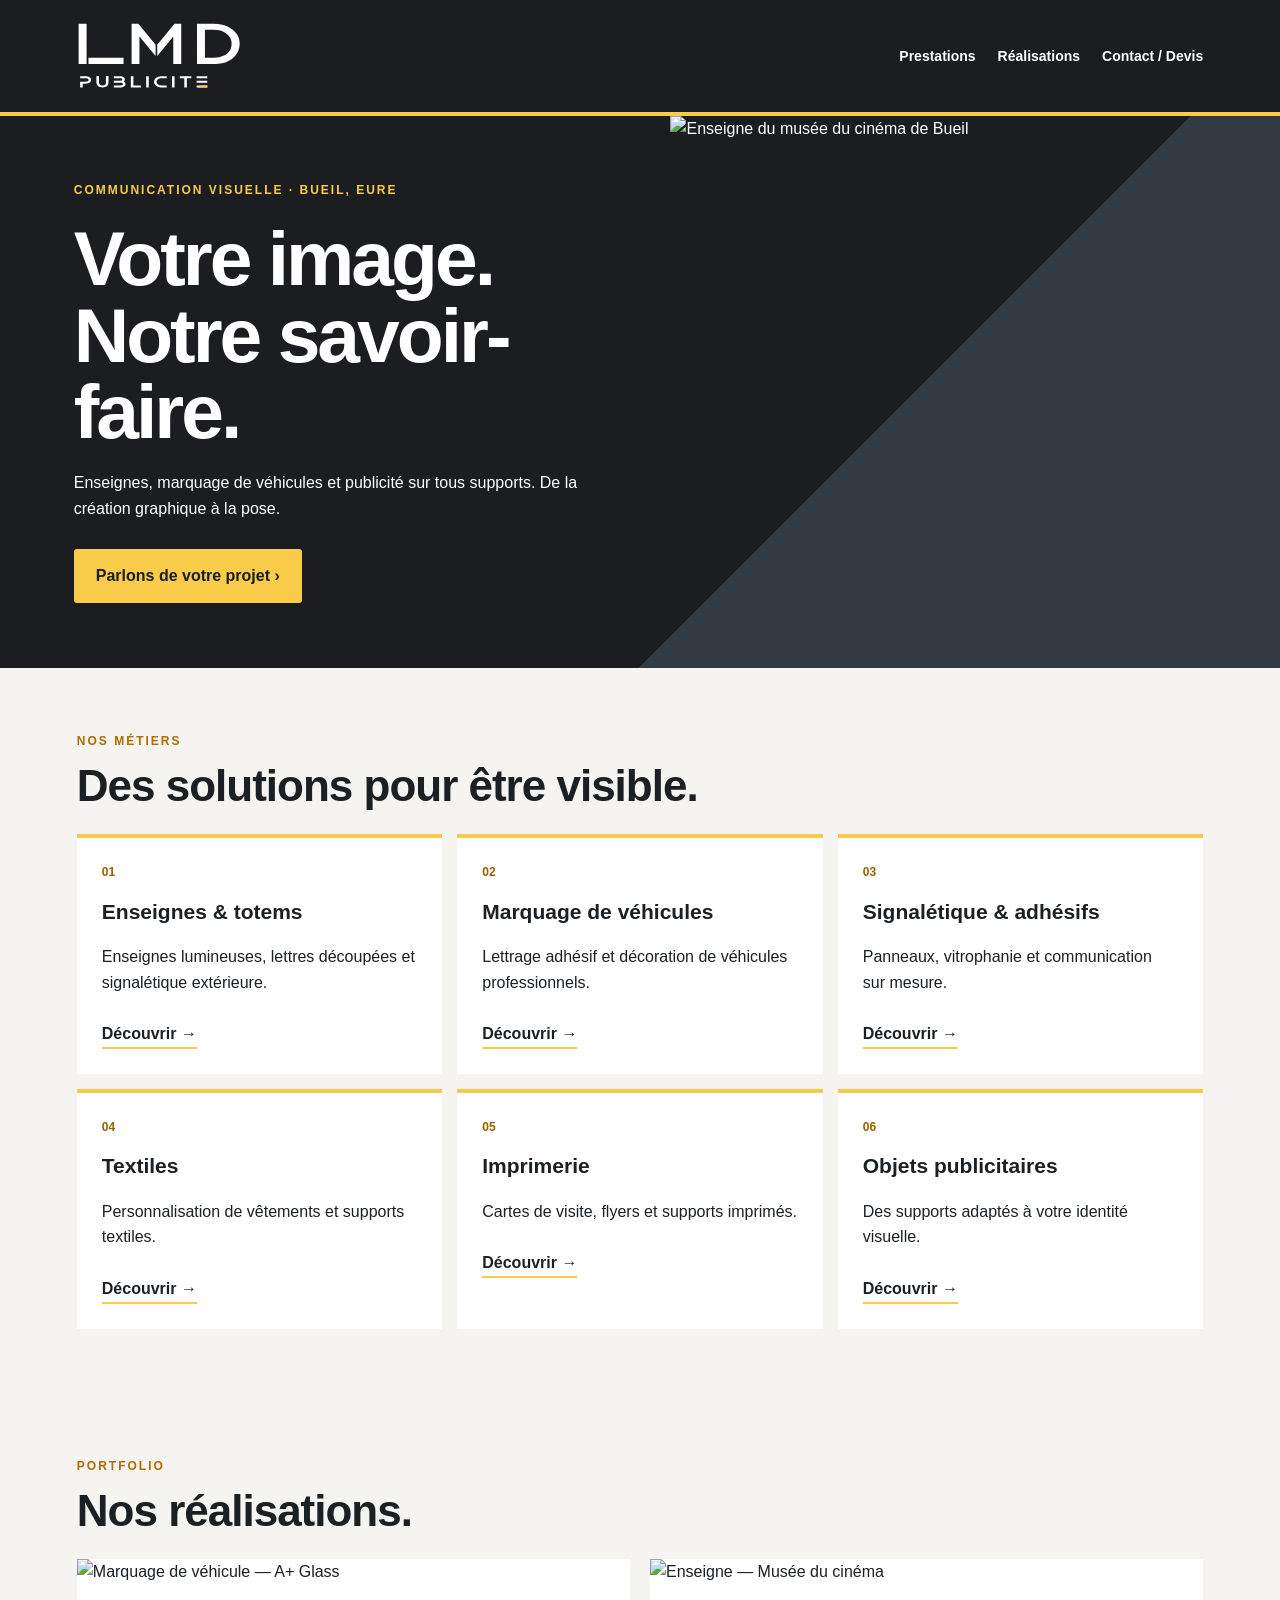
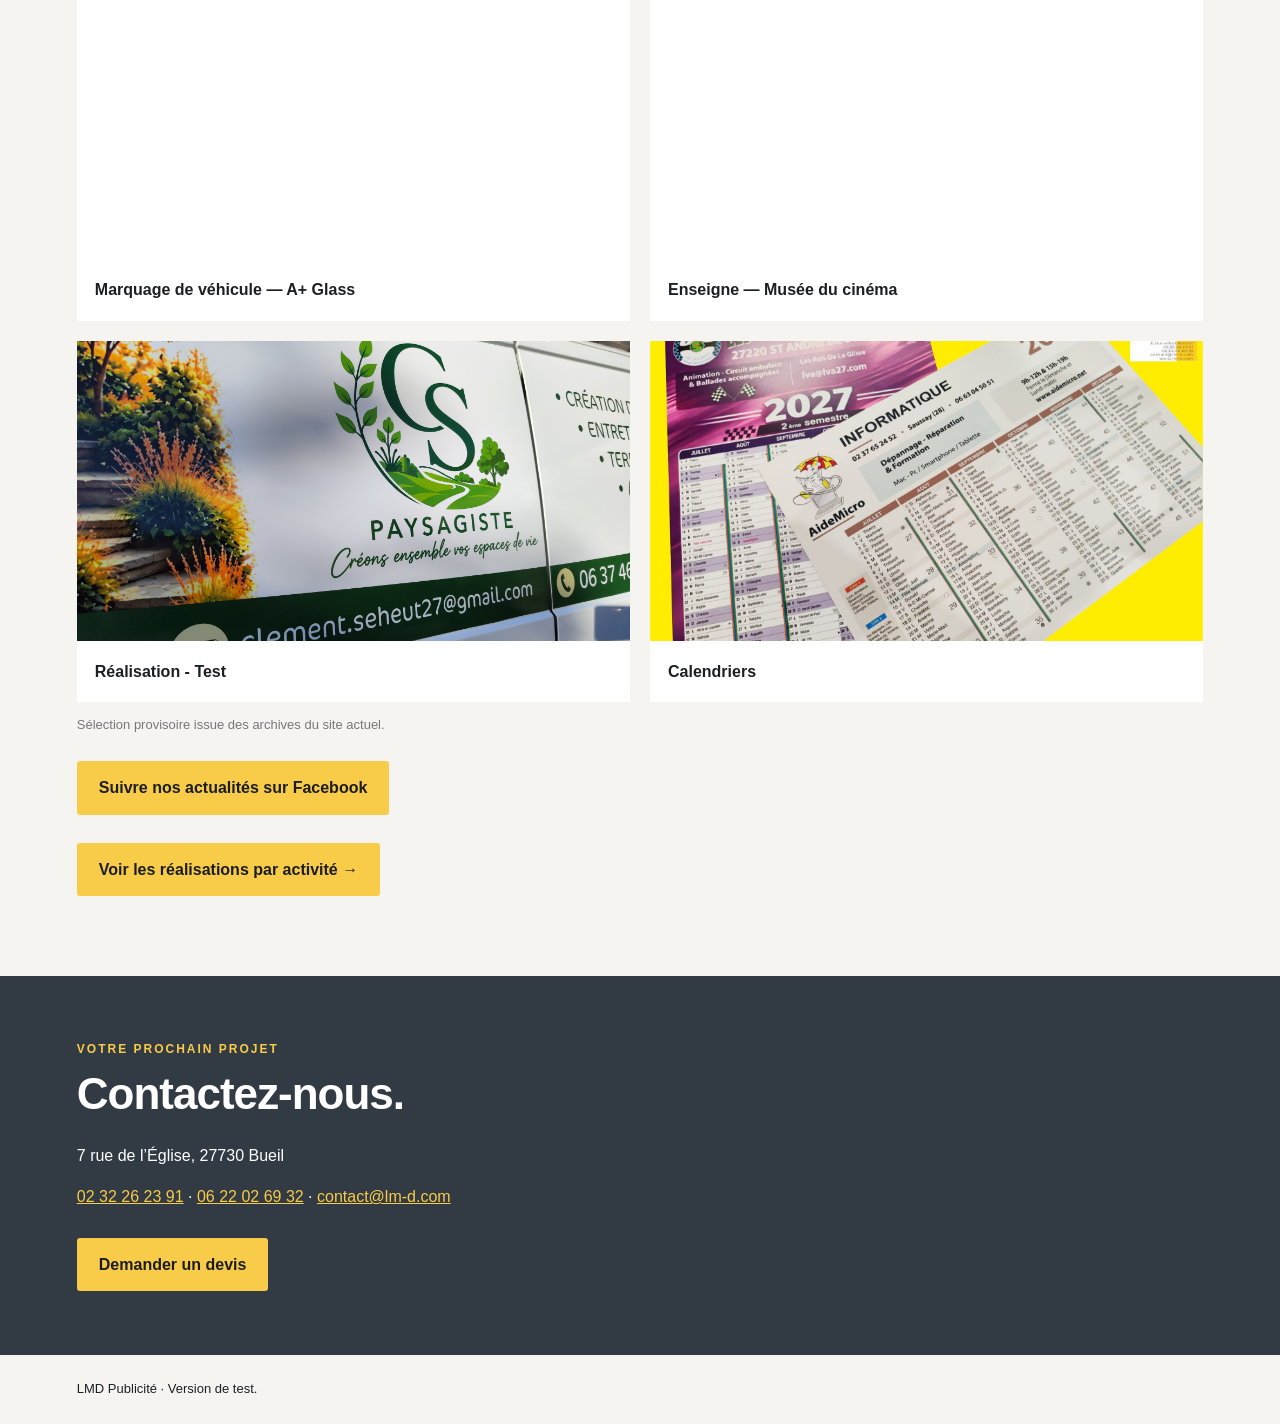
==== index.html @ b9cfbfad "Update index.html" ====
<!DOCTYPE html>
<html lang="fr"><head><meta charset="utf-8"/><meta content="width=device-width, initial-scale=1" name="viewport"/><title>LMD Publicité — Enseignes &amp; marquage à Bueil</title><meta content="LMD Publicité à Bueil : enseignes, marquage de véhicules, signalétique, textiles et imprimés." name="description"/><meta content="noindex" name="robots"/><link href="style.css" rel="stylesheet"/></head><body><header><a aria-label="LMD Publicité – accueil" class="logo" href="index.html"><svg aria-label="LMD Publicité" role="img" viewbox="24 73 252 104" xmlns="http://www.w3.org/2000/svg"><path d="M 220.5958 85.0983 L 220.5958 127.9207 L 234.4708 127.9207 L 234.4708 127.9315 C 237.3197 127.9054 239.9618 127.6492 242.3959 127.1627 C 244.7620 126.6896 246.9557 125.9849 248.9760 125.0478 C 250.9826 124.1178 252.7563 123.0267 254.2932 121.7789 C 255.8276 120.5328 257.1420 119.1163 258.2325 117.5332 L 258.2382 117.5354 C 259.3338 115.9398 260.1615 114.2421 260.7202 112.4424 C 261.2857 110.6203 261.5771 108.6953 261.5924 106.6671 L 261.5783 106.6671 L 261.5783 106.5050 L 261.5924 106.5050 C 261.5771 104.4912 261.2857 102.5713 260.7208 100.7492 C 260.1607 98.9421 259.3304 97.2346 258.2325 95.6284 C 257.1480 94.0388 255.8305 92.6073 254.2833 91.3368 C 252.7461 90.0742 250.9668 88.9667 248.9479 88.0149 C 246.9351 87.0655 244.7461 86.3506 242.3818 85.8702 C 239.9426 85.3744 237.3052 85.1133 234.4708 85.0875 L 234.4708 85.0983 L 220.5958 85.0983 Z M 236.8417 137.4267 L 208.3640 137.3740 L 208.3640 75.6201 L 234.4708 75.6201 L 234.4992 75.6312 C 238.3948 75.6601 242.0289 76.0093 245.4001 76.6786 C 248.8354 77.3606 252.0476 78.3785 255.0356 79.7323 C 257.9927 81.0689 260.6380 82.6582 262.9667 84.4968 C 265.2956 86.3359 267.2904 88.4089 268.9452 90.7129 C 270.6083 93.0228 271.8615 95.4887 272.7057 98.1096 C 273.5340 100.6818 273.9626 103.4189 273.9932 106.3213 L 274.0073 106.3434 L 274.0073 106.5050 L 273.9932 106.5271 C 273.9022 115.1345 270.1329 122.9933 263.4007 128.6339 C 256.9847 134.0098 247.9377 137.3573 236.8701 137.4267 L 236.8417 137.4267 Z M 184.1766 78.4377 L 184.1766 137.3947 L 171.9451 137.3969 L 171.9451 95.3600 L 147.3140 125.1161 L 147.3140 108.1207 L 173.8837 75.6201 L 184.1766 75.6201 L 184.1766 78.4377 Z M 107.9005 134.5739 L 107.9005 75.6201 L 118.2016 75.6201 L 144.7634 108.1210 L 144.7634 125.3523 L 119.9466 95.3623 L 119.9466 137.3916 L 107.9005 137.3916 L 107.9005 134.5739 Z M 91.9157 137.3916 L 41.6254 137.3916 L 41.6254 127.9321 L 95.4601 127.9284 L 95.5372 137.3916 L 91.9157 137.3916 Z M 26.4654 134.5739 L 26.4654 75.6201 L 38.6972 75.6201 L 38.6972 137.3916 L 26.4654 137.3916 L 26.4654 134.5739 Z" fill="#FFFFFF"></path><path d="M 209.0707 156.2780 L 224.1448 156.2780 L 224.1448 159.2713 L 207.8252 159.2713 L 207.8252 156.2780 L 209.0707 156.2780 Z M 209.0707 163.3603 L 224.1448 163.3603 L 224.1448 166.3517 L 207.8252 166.3517 L 207.8252 163.3603 L 209.0707 163.3603 Z M 209.0707 170.5734 L 224.1448 170.5734 L 224.1448 173.5645 L 207.8252 173.5645 L 207.8252 170.5734 L 209.0707 170.5734 Z M 83.2397 170.5734 L 90.3379 170.5734 L 90.3379 170.5770 C 91.0621 170.5728 91.7110 170.5096 92.2825 170.3888 L 92.2873 170.3888 C 92.8032 170.2797 93.2409 170.1224 93.5986 169.9180 L 93.6034 169.9180 C 93.9231 169.7363 94.1632 169.5217 94.3220 169.2762 C 94.4830 169.0276 94.5677 168.7371 94.5757 168.4071 L 94.5709 168.4071 L 94.5709 168.3629 L 94.5760 168.3629 C 94.5737 168.0551 94.4943 167.7886 94.3393 167.5664 C 94.1856 167.3455 93.9402 167.1485 93.6051 166.9779 C 93.2187 166.7806 92.7326 166.6298 92.1478 166.5263 C 91.4964 166.4110 90.7345 166.3514 89.8628 166.3480 L 89.8628 166.3517 L 80.5456 166.3517 L 80.5456 163.3603 L 89.6939 163.3603 L 89.6939 163.3640 C 90.3206 163.3623 90.8807 163.3053 91.3720 163.1948 L 91.3771 163.1948 C 91.8303 163.0930 92.2272 162.9416 92.5662 162.7429 C 92.8596 162.5709 93.0810 162.3614 93.2284 162.1168 L 93.2284 162.1131 C 93.3874 161.8495 93.4727 161.5354 93.4835 161.1725 L 93.4787 161.1725 L 93.4787 161.1280 L 93.4838 161.1280 C 93.4815 160.8517 93.4140 160.6070 93.2831 160.3958 C 93.1561 160.1906 92.9594 160.0072 92.6949 159.8473 L 92.6901 159.8473 C 92.3973 159.6699 92.0296 159.5327 91.5897 159.4380 C 91.0905 159.3306 90.5049 159.2733 89.8347 159.2677 L 89.8347 159.2713 L 80.5456 159.2713 L 80.5456 156.2780 L 89.8628 156.2780 L 89.8676 156.2816 C 90.4833 156.2839 91.0698 156.3188 91.6254 156.3857 C 92.1974 156.4546 92.7340 156.5572 93.2338 156.6935 C 93.7545 156.8350 94.2256 157.0048 94.6460 157.2023 C 95.0825 157.4076 95.4760 157.6477 95.8258 157.9201 L 95.8306 157.9238 C 96.0885 158.1264 96.3184 158.3453 96.5183 158.5780 C 96.7175 158.8104 96.8873 159.0573 97.0257 159.3181 C 97.1671 159.5789 97.2717 159.8556 97.3423 160.1464 C 97.4083 160.4191 97.4424 160.7096 97.4446 161.0166 L 97.4497 161.0203 L 97.4497 161.0617 L 97.4446 161.0884 C 97.4203 161.7108 97.3003 162.2667 97.0858 162.7548 C 96.8559 163.2767 96.5137 163.7336 96.0605 164.1243 C 95.9026 164.2603 95.7416 164.3882 95.5774 164.5081 C 96.0075 164.7051 96.4097 164.9316 96.7839 165.1870 C 97.3500 165.5739 97.7814 166.0405 98.0768 166.5861 C 98.3582 167.1052 98.5105 167.6894 98.5334 168.3363 L 98.5385 168.3629 L 98.5385 168.4071 L 98.5334 168.4224 C 98.5161 169.2158 98.3064 169.9316 97.9050 170.5694 C 97.4948 171.2202 96.8987 171.7764 96.1183 172.2379 C 95.3685 172.6806 94.4938 173.0131 93.4971 173.2345 C 92.5498 173.4446 91.4783 173.5540 90.2869 173.5608 L 90.2820 173.5645 L 80.5456 173.5645 L 80.5456 170.5734 L 83.2397 170.5734 Z M 172.6651 173.5645 L 169.9713 173.5645 L 169.9713 156.2780 L 173.9106 156.2780 L 173.9106 173.5645 L 172.6651 173.5645 Z M 132.9942 173.5645 L 130.3004 173.5645 L 130.3004 156.2780 L 134.2397 156.2780 L 134.2397 173.5645 L 132.9942 173.5645 Z M 106.7085 172.5930 L 106.7085 156.2780 L 110.6481 156.2780 L 110.6481 170.5734 L 122.1304 170.5734 L 122.1304 173.5645 L 106.7085 173.5645 L 106.7085 172.5930 Z M 31.5264 164.8505 L 36.8921 164.8505 L 36.8921 164.8542 C 37.6826 164.8474 38.3933 164.7703 39.0214 164.6232 C 39.6028 164.4874 40.1068 164.2884 40.5306 164.0279 C 40.9317 163.7821 41.2302 163.5004 41.4249 163.1837 C 41.6251 162.8580 41.7319 162.4793 41.7455 162.0490 L 41.7410 162.0490 L 41.7410 162.0048 L 41.7458 162.0048 C 41.7328 161.5433 41.6256 161.1428 41.4249 160.8052 C 41.2384 160.4911 40.9626 160.2272 40.5992 160.0146 C 40.1916 159.7759 39.7032 159.5942 39.1351 159.4698 C 38.5254 159.3363 37.8334 159.2685 37.0607 159.2677 L 37.0607 159.2713 L 28.8323 159.2713 L 28.8323 156.2780 L 37.1701 156.2780 L 37.1750 156.2816 C 38.3961 156.2867 39.4974 156.4058 40.4762 156.6357 L 40.4810 156.6357 C 41.5037 156.8766 42.4077 157.2400 43.1906 157.7253 C 43.9985 158.2265 44.6134 158.8371 45.0329 159.5554 C 45.4405 160.2530 45.6548 161.0430 45.6755 161.9254 L 45.6806 161.9407 L 45.6806 161.9852 L 45.6755 161.9966 C 45.6647 162.6304 45.5528 163.2155 45.3407 163.7495 C 45.1182 164.3102 44.7919 164.8153 44.3622 165.2635 C 43.9515 165.6927 43.4642 166.0742 42.9012 166.4073 C 42.3541 166.7313 41.7419 167.0011 41.0666 167.2160 C 40.4113 167.4246 39.7281 167.5811 39.0192 167.6843 C 38.3185 167.7872 37.5800 167.8391 36.8070 167.8405 L 36.8070 167.8442 L 32.7719 167.8442 L 32.7719 173.5645 L 28.8323 173.5645 L 28.8323 164.8505 L 31.5264 164.8505 Z M 188.8985 172.5930 L 188.8985 159.2713 L 182.0809 159.2713 L 182.0809 156.2780 L 199.6546 156.2780 L 199.6546 159.2713 L 192.8370 159.2713 L 192.8370 173.5645 L 188.8985 173.5645 L 188.8985 172.5930 Z M 66.8112 173.0633 C 65.7113 173.3904 64.4791 173.5565 63.1168 173.5608 L 63.1071 173.5608 C 61.7618 173.5568 60.5387 173.3924 59.4405 173.0693 C 58.3092 172.7359 57.3174 172.2410 56.4664 171.5845 L 56.4687 171.5825 C 55.6041 170.9152 54.9524 170.1014 54.5153 169.1436 C 54.0981 168.2291 53.8778 167.1760 53.8557 165.9858 L 53.8506 165.9744 L 53.8506 156.0350 L 57.7902 156.0350 L 57.7902 165.8636 L 57.7851 165.8636 C 57.7922 166.6647 57.9243 167.3708 58.1794 167.9805 C 58.4172 168.5483 58.7648 169.0271 59.2209 169.4151 L 59.2209 169.4191 C 59.6645 169.7967 60.2048 170.0835 60.8400 170.2786 C 61.5127 170.4852 62.2902 170.5915 63.1712 170.5966 C 64.0165 170.5952 64.7657 170.4982 65.4174 170.3052 C 66.0362 170.1201 66.5694 169.8471 67.0153 169.4860 C 67.4603 169.1263 67.8019 168.6659 68.0377 168.1066 C 68.2937 167.5006 68.4269 166.7894 68.4374 165.9744 L 68.4323 165.9744 L 68.4323 156.0350 L 72.3756 156.0350 L 72.3756 165.8415 L 72.3705 165.8528 C 72.3501 167.0609 72.1318 168.1336 71.7171 169.0696 C 71.2834 170.0492 70.6394 170.8761 69.7881 171.5488 L 69.7830 171.5527 C 68.9321 172.2231 67.9411 172.7268 66.8112 173.0633 Z M 159.1072 159.2713 L 154.0477 159.2713 L 154.0477 159.2677 C 153.2373 159.2736 152.4838 159.3425 151.7899 159.4732 C 151.1192 159.5996 150.4993 159.7881 149.9318 160.0373 C 149.3620 160.2870 148.8620 160.5770 148.4331 160.9061 C 148.0045 161.2346 147.6383 161.6074 147.3355 162.0235 C 147.0334 162.4379 146.8035 162.8841 146.6476 163.3606 C 146.4880 163.8473 146.4060 164.3536 146.4038 164.8769 L 146.4089 164.8769 L 146.4089 164.9211 L 146.4038 164.9211 C 146.4060 165.4418 146.4880 165.9466 146.6473 166.4339 C 146.8029 166.9093 147.0345 167.3594 147.3403 167.7835 L 147.3367 167.7852 C 147.6366 168.1988 148.0039 168.5749 148.4379 168.9111 C 148.8662 169.2433 149.3683 169.5381 149.9417 169.7941 C 150.5058 170.0461 151.1237 170.2366 151.7930 170.3653 C 152.4900 170.4991 153.2426 170.5700 154.0477 170.5770 L 154.0477 170.5734 L 161.8013 170.5734 L 161.8013 173.5645 L 154.0477 173.5645 L 154.0429 173.5608 C 152.9175 173.5540 151.8554 173.4568 150.8607 173.2702 C 149.8445 173.0800 148.8997 172.7980 148.0303 172.4266 L 148.0255 172.4266 C 147.1555 172.0545 146.3769 171.6128 145.6911 171.1015 C 144.9998 170.5864 144.4071 170.0044 143.9150 169.3573 C 143.4231 168.7101 143.0501 168.0159 142.7978 167.2764 C 142.5515 166.5538 142.4234 165.7854 142.4149 164.9729 L 142.4098 164.9653 L 142.4098 164.9211 L 142.4149 164.9134 C 142.4234 164.1019 142.5512 163.3325 142.7978 162.6083 C 143.0484 161.8727 143.4214 161.1768 143.9150 160.5234 C 144.4093 159.8686 145.0003 159.2830 145.6863 158.7676 C 146.3686 158.2548 147.1473 157.8089 148.0207 157.4317 L 148.0255 157.4317 C 148.9025 157.0529 149.8462 156.7675 150.8533 156.5767 C 151.8471 156.3882 152.9101 156.2896 154.0380 156.2816 L 154.0477 156.2780 L 161.8013 156.2780 L 161.8013 159.2713 L 159.1072 159.2713 Z" fill="#FFFFFF"></path><path d="M 224.1448 165.7961 L 224.1448 165.8321 L 224.1448 166.3517 L 223.1736 166.3517 L 223.0985 166.3517 L 224.1448 165.7961 Z M 215.1496 170.5734 L 215.2840 170.5734 L 224.1448 170.5734 L 224.1448 173.5645 L 209.6940 173.5645 L 209.5174 173.5645 L 215.1496 170.5734 Z" fill="#F8CC49"></path></svg></a><nav><a href="index.html#prestations">Prestations</a><a href="realisations.html">Réalisations</a><a href="contact.html">Contact / Devis</a></nav></header><main><div class="hero"><div><div class="eyebrow">Communication visuelle · Bueil, Eure</div><h1>Votre image.<br/>Notre savoir-faire.</h1><p>Enseignes, marquage de véhicules et publicité sur tous supports. De la création graphique à la pose.</p><a class="btn" href="contact.html">Parlons de votre projet ›</a></div><img alt="Enseigne du musée du cinéma de Bueil" src="https://lmd27730.e-monsite.com/medias/album/img-20180606-194946.jpg?v=1"/></div><section id="prestations"><div class="eyebrow">Nos métiers</div><h2>Des solutions pour être visible.</h2><div class="cards"><div class="card"><span>01</span><b>Enseignes &amp; totems</b><p>Enseignes lumineuses, lettres découpées et signalétique extérieure.</p><a href="enseignes.html">Découvrir →</a></div><div class="card"><span>02</span><b>Marquage de véhicules</b><p>Lettrage adhésif et décoration de véhicules professionnels.</p><a href="vehicules.html">Découvrir →</a></div><div class="card"><span>03</span><b>Signalétique &amp; adhésifs</b><p>Panneaux, vitrophanie et communication sur mesure.</p><a href="signaletique.html">Découvrir →</a></div><div class="card"><span>04</span><b>Textiles</b><p>Personnalisation de vêtements et supports textiles.</p><a href="textiles.html">Découvrir →</a></div><div class="card"><span>05</span><b>Imprimerie</b><p>Cartes de visite, flyers et supports imprimés.</p><a href="imprimerie.html">Découvrir →</a></div><div class="card"><span>06</span><b>Objets publicitaires</b><p>Des supports adaptés à votre identité visuelle.</p><a href="objets.html">Découvrir →</a></div></div></section><section id="realisations"><div class="eyebrow">Portfolio</div><h2>Nos réalisations.</h2><div class="gallery"><figure><img alt="Marquage véhicule A+ Glass" loading="lazy" src="https://lmd27730.e-monsite.com/medias/album/img-4095.jpg?v=1"/><figcaption>Marquage de véhicule — A+ Glass</figcaption></figure><figure><img alt="Lettres sur toiture du musée du cinéma" loading="lazy" src="https://lmd27730.e-monsite.com/medias/album/img-20180606-194946.jpg?v=1"/><figcaption>Enseigne — Musée du cinéma</figcaption></figure></div><p class="note">Sélection provisoire issue des archives du site actuel.</p><a class="btn" href="https://www.facebook.com/LMDPUBLICITE/">Suivre nos actualités sur Facebook</a><p><a class="btn" href="realisations.html">Voir les réalisations par activité →</a></p></section><section class="contact" id="contact"><div class="eyebrow">Votre prochain projet</div><h2>Contactez-nous.</h2><p>7 rue de l’Église, 27730 Bueil</p><p><a href="tel:+33232262391">02 32 26 23 91</a> · <a href="tel:+33622026932">06 22 02 69 32</a> · <a href="mailto:contact@lm-d.com">contact@lm-d.com</a></p><a class="btn" href="contact.html" style="color:#1C1D20">Demander un devis</a></section></main><footer>LMD Publicité · Version de test.</footer><script src="galerie.js"></script><script src="galerie.js"></script>
<script src="contenu.js"></script>
</body>
</html>
---- style.css ----
*{box-sizing:border-box}html{scroll-behavior:smooth}body{margin:0;font:16px/1.6 Arial,sans-serif;background:#f5f4f0;color:#1b2025}a{color:inherit}header{background:#1C1D20;color:white;padding:22px 6%;display:flex;justify-content:space-between;align-items:center;gap:20px;flex-wrap:wrap}.logo{font-size:30px;font-weight:900;letter-spacing:-2px;line-height:1}.logo small{display:block;font-size:12px;letter-spacing:4px;color:#F8CC49;margin-top:8px}nav{display:flex;gap:22px;flex-wrap:wrap}nav a{text-decoration:none;font-weight:bold;font-size:14px}.hero{background:#1C1D20;color:white;display:grid;grid-template-columns:1.1fr 1fr;min-height:480px}.hero>div{padding:65px 11%}.hero img{width:100%;height:100%;object-fit:cover;min-height:260px}h1{font-size:clamp(42px,6vw,84px);line-height:1;letter-spacing:-3px;margin:20px 0}h2{font-size:clamp(28px,4vw,44px);line-height:1.12;margin:10px 0 24px;letter-spacing:-1px}.eyebrow{font-size:12px;letter-spacing:2px;text-transform:uppercase;font-weight:800;color:#b36a00}.hero .eyebrow{color:#F8CC49}.btn{display:inline-block;background:#F8CC49;color:#1C1D20;padding:14px 22px;font-weight:bold;text-decoration:none;border:0;border-radius:3px;margin-top:12px}section{padding:64px 6%;max-width:1440px;margin:auto}.cards{display:grid;grid-template-columns:repeat(3,1fr);gap:15px}.card{background:white;padding:25px;border-top:4px solid #F8CC49}.card b{font-size:21px}.card span{display:block;font-size:12px;color:#996000;font-weight:bold;margin-bottom:12px}.gallery{display:grid;grid-template-columns:1fr 1fr;gap:20px}.gallery figure{margin:0;background:white}.gallery img{width:100%;height:300px;object-fit:cover;display:block}.gallery figcaption{padding:18px;font-weight:bold}.contact{background:#1C1D20;color:white;max-width:none}.contact a{color:#F8CC49}footer{padding:24px 6%;font-size:13px}.note{font-size:13px;color:#777}@media(max-width:720px){.hero,.gallery{grid-template-columns:1fr}.cards{grid-template-columns:1fr}.hero>div{padding:40px 6%}.hero img{max-height:350px}section{padding:40px 6%}}.logo{display:block;width:164px;flex-shrink:0}.logo svg{display:block;width:100%;height:auto}header{border-bottom:4px solid #F8CC49}.hero{background:linear-gradient(135deg,#1C1D20 65%,#323A44 65%)}.hero .eyebrow{color:#F8CC49}.btn{background:#F8CC49}.card{border-top-color:#F8CC49}.contact{background:#323A44}nav a:hover{color:#F8CC49}
.card a{display:inline-block;font-weight:bold;text-decoration:none;border-bottom:2px solid #F8CC49;margin-top:10px}.card a:hover{color:#996000}.subhero{padding:50px 6%;background:#323A44;color:white}.subhero h1{font-size:clamp(36px,5vw,64px);letter-spacing:-2px}.subhero a{color:#F8CC49}.detail{display:grid;grid-template-columns:1fr 1fr;gap:30px}.detail img{width:100%;max-height:420px;object-fit:cover}.detail li{margin:12px 0}.filter{display:flex;gap:8px;flex-wrap:wrap;margin-bottom:22px}.filter button{background:white;border:1px solid #aaa;padding:10px 16px;cursor:pointer;font:inherit}.filter button[aria-pressed=true]{background:#F8CC49;border-color:#F8CC49;font-weight:bold}figure[hidden]{display:none}.formgrid{display:grid;grid-template-columns:1fr 1fr;gap:15px}label{display:block;font-weight:bold}input,select,textarea{display:block;width:100%;font:inherit;padding:12px;border:1px solid #aab0b5;border-radius:3px;margin-top:5px}textarea{min-height:130px}form .btn{cursor:pointer}.muted{color:#59636c}.contact .eyebrow{color:#F8CC49}@media(max-width:720px){.detail,.formgrid{grid-template-columns:1fr}}
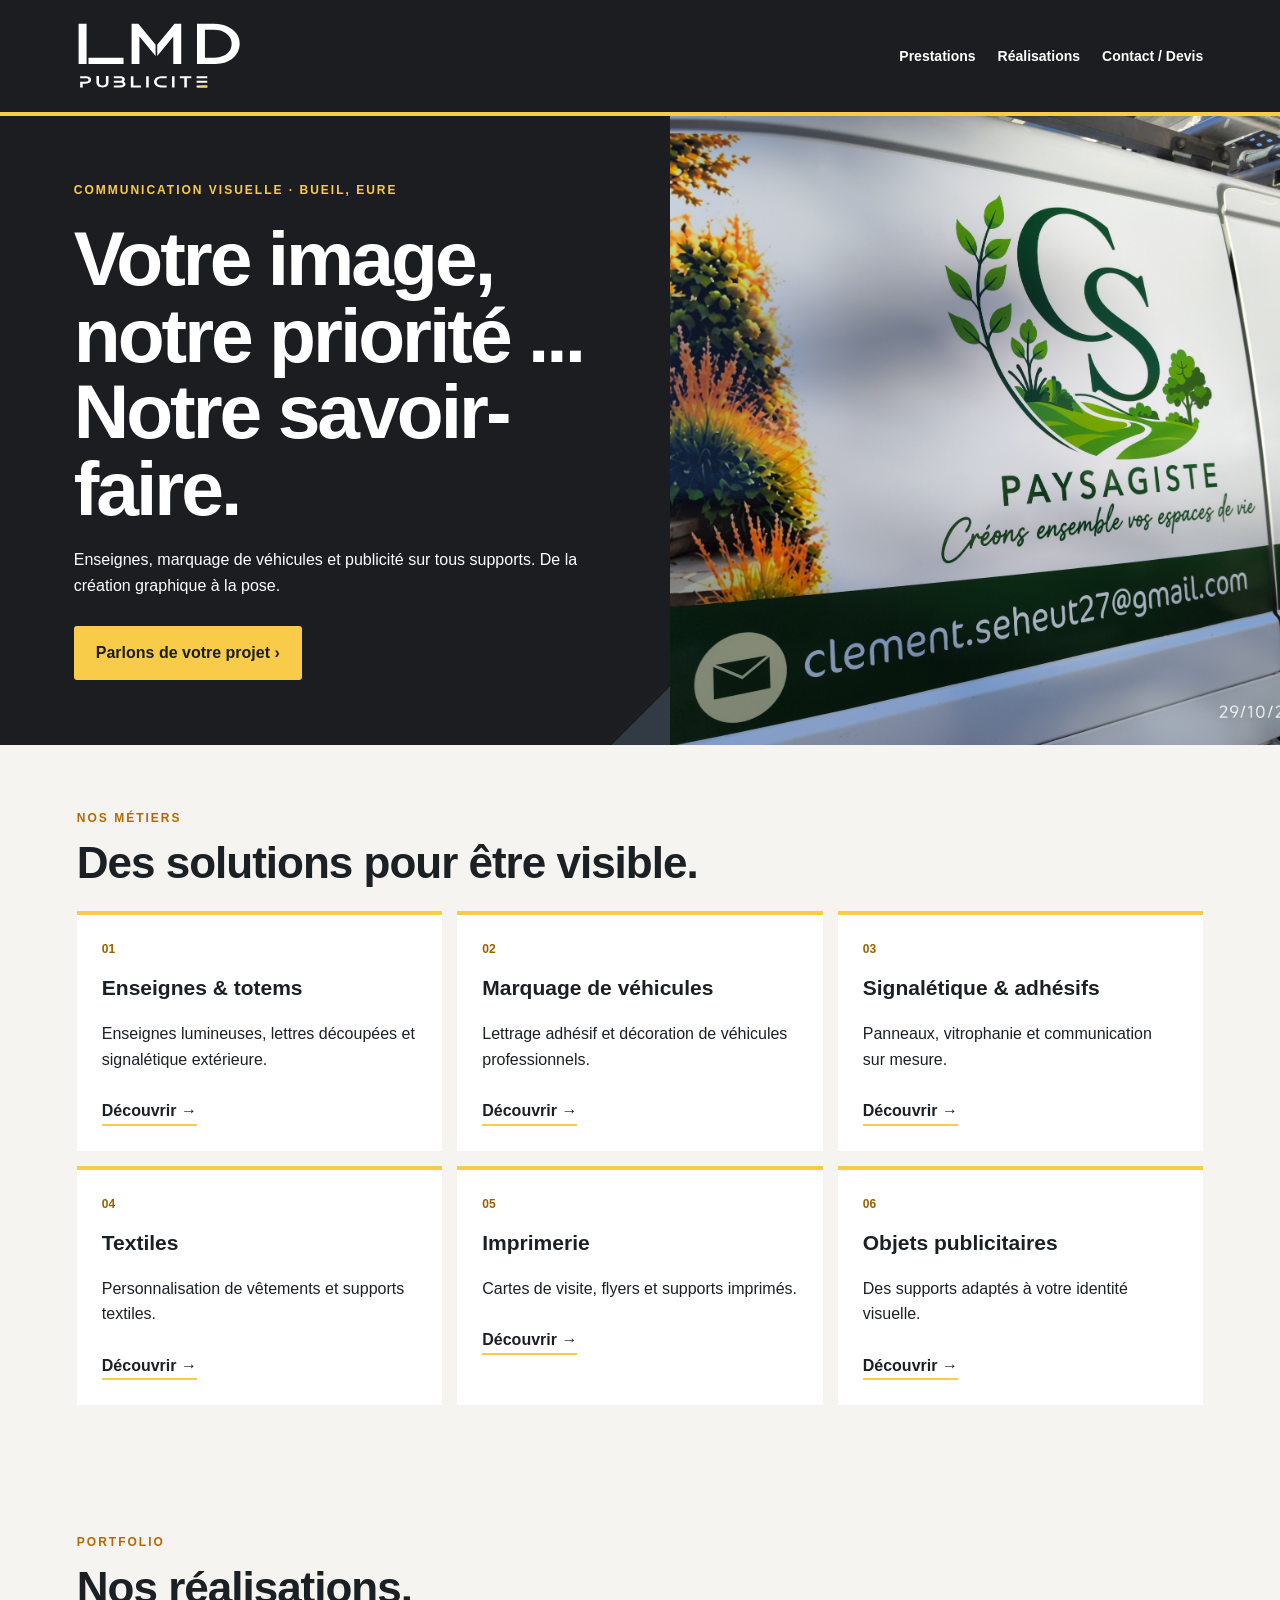
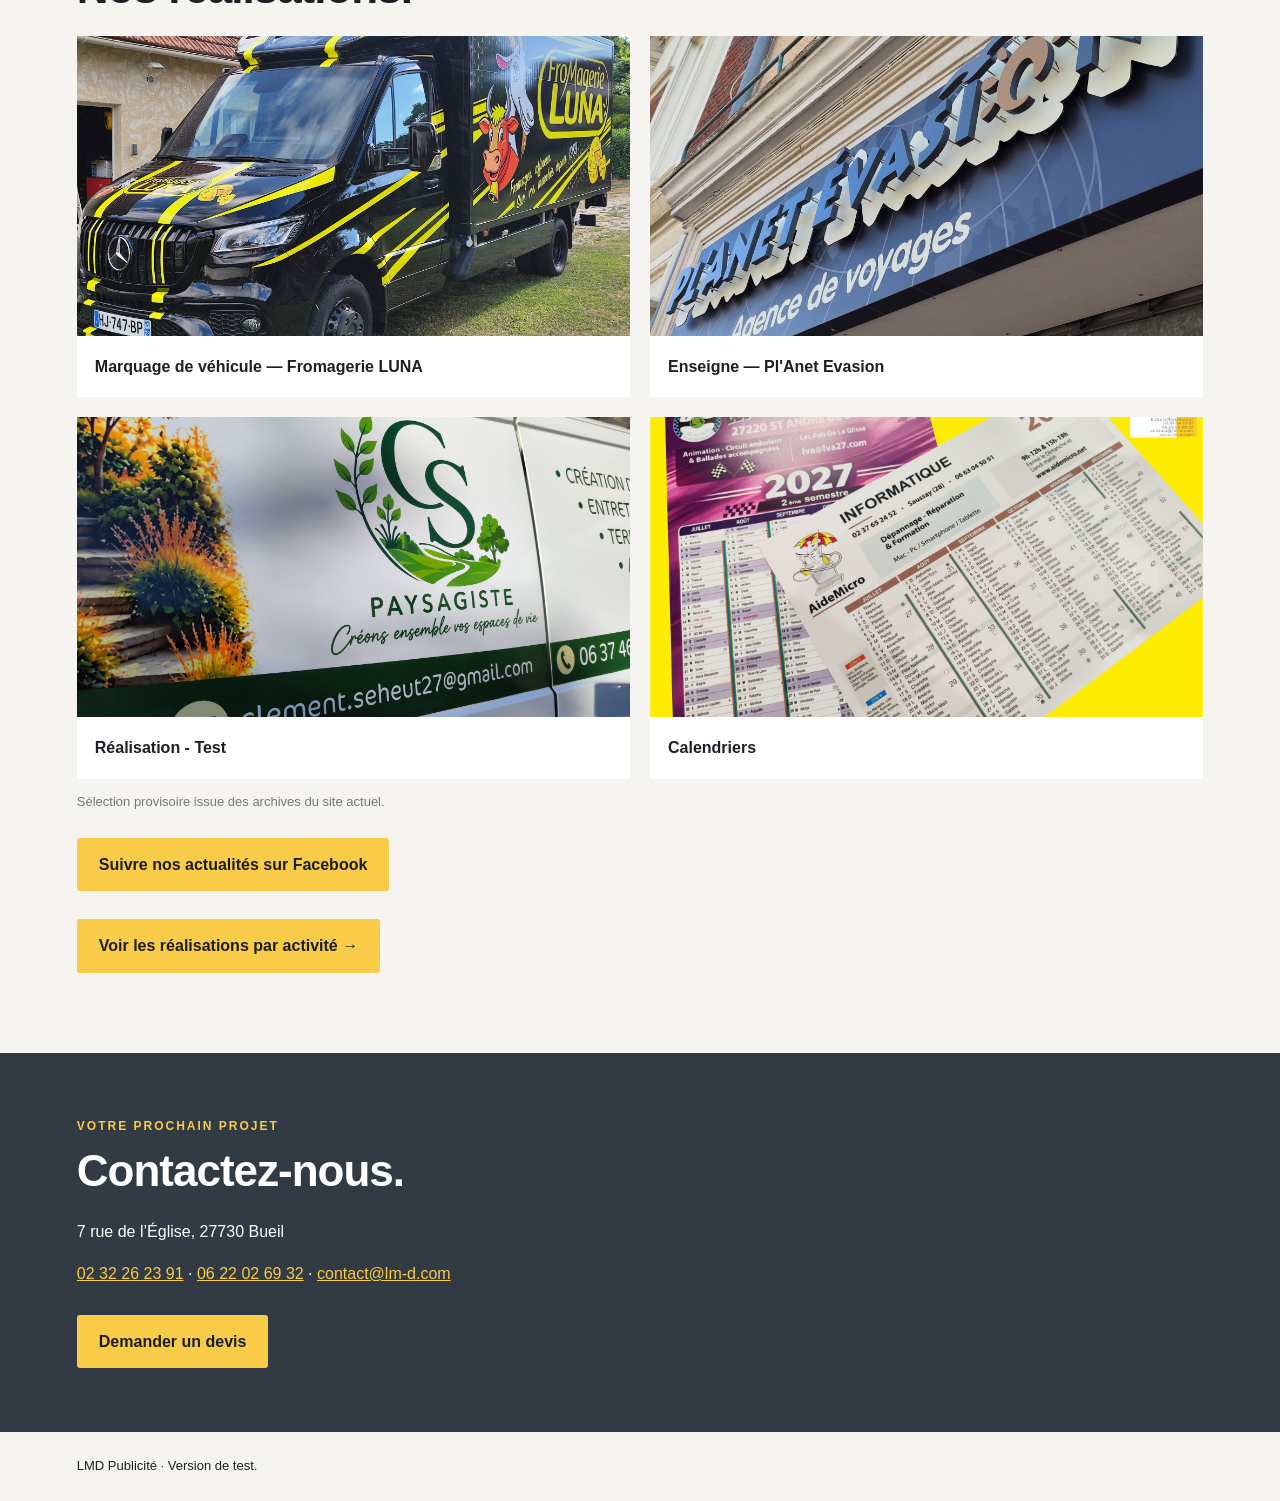
==== commit 69e09739: "Add files via upload" ====
--- a/index.html
+++ b/index.html
@@ -1,5 +1,43 @@
 <!DOCTYPE html>
-<html lang="fr"><head><meta charset="utf-8"/><meta content="width=device-width, initial-scale=1" name="viewport"/><title>LMD Publicité — Enseignes &amp; marquage à Bueil</title><meta content="LMD Publicité à Bueil : enseignes, marquage de véhicules, signalétique, textiles et imprimés." name="description"/><meta content="noindex" name="robots"/><link href="style.css" rel="stylesheet"/></head><body><header><a aria-label="LMD Publicité – accueil" class="logo" href="index.html"><svg aria-label="LMD Publicité" role="img" viewbox="24 73 252 104" xmlns="http://www.w3.org/2000/svg"><path d="M 220.5958 85.0983 L 220.5958 127.9207 L 234.4708 127.9207 L 234.4708 127.9315 C 237.3197 127.9054 239.9618 127.6492 242.3959 127.1627 C 244.7620 126.6896 246.9557 125.9849 248.9760 125.0478 C 250.9826 124.1178 252.7563 123.0267 254.2932 121.7789 C 255.8276 120.5328 257.1420 119.1163 258.2325 117.5332 L 258.2382 117.5354 C 259.3338 115.9398 260.1615 114.2421 260.7202 112.4424 C 261.2857 110.6203 261.5771 108.6953 261.5924 106.6671 L 261.5783 106.6671 L 261.5783 106.5050 L 261.5924 106.5050 C 261.5771 104.4912 261.2857 102.5713 260.7208 100.7492 C 260.1607 98.9421 259.3304 97.2346 258.2325 95.6284 C 257.1480 94.0388 255.8305 92.6073 254.2833 91.3368 C 252.7461 90.0742 250.9668 88.9667 248.9479 88.0149 C 246.9351 87.0655 244.7461 86.3506 242.3818 85.8702 C 239.9426 85.3744 237.3052 85.1133 234.4708 85.0875 L 234.4708 85.0983 L 220.5958 85.0983 Z M 236.8417 137.4267 L 208.3640 137.3740 L 208.3640 75.6201 L 234.4708 75.6201 L 234.4992 75.6312 C 238.3948 75.6601 242.0289 76.0093 245.4001 76.6786 C 248.8354 77.3606 252.0476 78.3785 255.0356 79.7323 C 257.9927 81.0689 260.6380 82.6582 262.9667 84.4968 C 265.2956 86.3359 267.2904 88.4089 268.9452 90.7129 C 270.6083 93.0228 271.8615 95.4887 272.7057 98.1096 C 273.5340 100.6818 273.9626 103.4189 273.9932 106.3213 L 274.0073 106.3434 L 274.0073 106.5050 L 273.9932 106.5271 C 273.9022 115.1345 270.1329 122.9933 263.4007 128.6339 C 256.9847 134.0098 247.9377 137.3573 236.8701 137.4267 L 236.8417 137.4267 Z M 184.1766 78.4377 L 184.1766 137.3947 L 171.9451 137.3969 L 171.9451 95.3600 L 147.3140 125.1161 L 147.3140 108.1207 L 173.8837 75.6201 L 184.1766 75.6201 L 184.1766 78.4377 Z M 107.9005 134.5739 L 107.9005 75.6201 L 118.2016 75.6201 L 144.7634 108.1210 L 144.7634 125.3523 L 119.9466 95.3623 L 119.9466 137.3916 L 107.9005 137.3916 L 107.9005 134.5739 Z M 91.9157 137.3916 L 41.6254 137.3916 L 41.6254 127.9321 L 95.4601 127.9284 L 95.5372 137.3916 L 91.9157 137.3916 Z M 26.4654 134.5739 L 26.4654 75.6201 L 38.6972 75.6201 L 38.6972 137.3916 L 26.4654 137.3916 L 26.4654 134.5739 Z" fill="#FFFFFF"></path><path d="M 209.0707 156.2780 L 224.1448 156.2780 L 224.1448 159.2713 L 207.8252 159.2713 L 207.8252 156.2780 L 209.0707 156.2780 Z M 209.0707 163.3603 L 224.1448 163.3603 L 224.1448 166.3517 L 207.8252 166.3517 L 207.8252 163.3603 L 209.0707 163.3603 Z M 209.0707 170.5734 L 224.1448 170.5734 L 224.1448 173.5645 L 207.8252 173.5645 L 207.8252 170.5734 L 209.0707 170.5734 Z M 83.2397 170.5734 L 90.3379 170.5734 L 90.3379 170.5770 C 91.0621 170.5728 91.7110 170.5096 92.2825 170.3888 L 92.2873 170.3888 C 92.8032 170.2797 93.2409 170.1224 93.5986 169.9180 L 93.6034 169.9180 C 93.9231 169.7363 94.1632 169.5217 94.3220 169.2762 C 94.4830 169.0276 94.5677 168.7371 94.5757 168.4071 L 94.5709 168.4071 L 94.5709 168.3629 L 94.5760 168.3629 C 94.5737 168.0551 94.4943 167.7886 94.3393 167.5664 C 94.1856 167.3455 93.9402 167.1485 93.6051 166.9779 C 93.2187 166.7806 92.7326 166.6298 92.1478 166.5263 C 91.4964 166.4110 90.7345 166.3514 89.8628 166.3480 L 89.8628 166.3517 L 80.5456 166.3517 L 80.5456 163.3603 L 89.6939 163.3603 L 89.6939 163.3640 C 90.3206 163.3623 90.8807 163.3053 91.3720 163.1948 L 91.3771 163.1948 C 91.8303 163.0930 92.2272 162.9416 92.5662 162.7429 C 92.8596 162.5709 93.0810 162.3614 93.2284 162.1168 L 93.2284 162.1131 C 93.3874 161.8495 93.4727 161.5354 93.4835 161.1725 L 93.4787 161.1725 L 93.4787 161.1280 L 93.4838 161.1280 C 93.4815 160.8517 93.4140 160.6070 93.2831 160.3958 C 93.1561 160.1906 92.9594 160.0072 92.6949 159.8473 L 92.6901 159.8473 C 92.3973 159.6699 92.0296 159.5327 91.5897 159.4380 C 91.0905 159.3306 90.5049 159.2733 89.8347 159.2677 L 89.8347 159.2713 L 80.5456 159.2713 L 80.5456 156.2780 L 89.8628 156.2780 L 89.8676 156.2816 C 90.4833 156.2839 91.0698 156.3188 91.6254 156.3857 C 92.1974 156.4546 92.7340 156.5572 93.2338 156.6935 C 93.7545 156.8350 94.2256 157.0048 94.6460 157.2023 C 95.0825 157.4076 95.4760 157.6477 95.8258 157.9201 L 95.8306 157.9238 C 96.0885 158.1264 96.3184 158.3453 96.5183 158.5780 C 96.7175 158.8104 96.8873 159.0573 97.0257 159.3181 C 97.1671 159.5789 97.2717 159.8556 97.3423 160.1464 C 97.4083 160.4191 97.4424 160.7096 97.4446 161.0166 L 97.4497 161.0203 L 97.4497 161.0617 L 97.4446 161.0884 C 97.4203 161.7108 97.3003 162.2667 97.0858 162.7548 C 96.8559 163.2767 96.5137 163.7336 96.0605 164.1243 C 95.9026 164.2603 95.7416 164.3882 95.5774 164.5081 C 96.0075 164.7051 96.4097 164.9316 96.7839 165.1870 C 97.3500 165.5739 97.7814 166.0405 98.0768 166.5861 C 98.3582 167.1052 98.5105 167.6894 98.5334 168.3363 L 98.5385 168.3629 L 98.5385 168.4071 L 98.5334 168.4224 C 98.5161 169.2158 98.3064 169.9316 97.9050 170.5694 C 97.4948 171.2202 96.8987 171.7764 96.1183 172.2379 C 95.3685 172.6806 94.4938 173.0131 93.4971 173.2345 C 92.5498 173.4446 91.4783 173.5540 90.2869 173.5608 L 90.2820 173.5645 L 80.5456 173.5645 L 80.5456 170.5734 L 83.2397 170.5734 Z M 172.6651 173.5645 L 169.9713 173.5645 L 169.9713 156.2780 L 173.9106 156.2780 L 173.9106 173.5645 L 172.6651 173.5645 Z M 132.9942 173.5645 L 130.3004 173.5645 L 130.3004 156.2780 L 134.2397 156.2780 L 134.2397 173.5645 L 132.9942 173.5645 Z M 106.7085 172.5930 L 106.7085 156.2780 L 110.6481 156.2780 L 110.6481 170.5734 L 122.1304 170.5734 L 122.1304 173.5645 L 106.7085 173.5645 L 106.7085 172.5930 Z M 31.5264 164.8505 L 36.8921 164.8505 L 36.8921 164.8542 C 37.6826 164.8474 38.3933 164.7703 39.0214 164.6232 C 39.6028 164.4874 40.1068 164.2884 40.5306 164.0279 C 40.9317 163.7821 41.2302 163.5004 41.4249 163.1837 C 41.6251 162.8580 41.7319 162.4793 41.7455 162.0490 L 41.7410 162.0490 L 41.7410 162.0048 L 41.7458 162.0048 C 41.7328 161.5433 41.6256 161.1428 41.4249 160.8052 C 41.2384 160.4911 40.9626 160.2272 40.5992 160.0146 C 40.1916 159.7759 39.7032 159.5942 39.1351 159.4698 C 38.5254 159.3363 37.8334 159.2685 37.0607 159.2677 L 37.0607 159.2713 L 28.8323 159.2713 L 28.8323 156.2780 L 37.1701 156.2780 L 37.1750 156.2816 C 38.3961 156.2867 39.4974 156.4058 40.4762 156.6357 L 40.4810 156.6357 C 41.5037 156.8766 42.4077 157.2400 43.1906 157.7253 C 43.9985 158.2265 44.6134 158.8371 45.0329 159.5554 C 45.4405 160.2530 45.6548 161.0430 45.6755 161.9254 L 45.6806 161.9407 L 45.6806 161.9852 L 45.6755 161.9966 C 45.6647 162.6304 45.5528 163.2155 45.3407 163.7495 C 45.1182 164.3102 44.7919 164.8153 44.3622 165.2635 C 43.9515 165.6927 43.4642 166.0742 42.9012 166.4073 C 42.3541 166.7313 41.7419 167.0011 41.0666 167.2160 C 40.4113 167.4246 39.7281 167.5811 39.0192 167.6843 C 38.3185 167.7872 37.5800 167.8391 36.8070 167.8405 L 36.8070 167.8442 L 32.7719 167.8442 L 32.7719 173.5645 L 28.8323 173.5645 L 28.8323 164.8505 L 31.5264 164.8505 Z M 188.8985 172.5930 L 188.8985 159.2713 L 182.0809 159.2713 L 182.0809 156.2780 L 199.6546 156.2780 L 199.6546 159.2713 L 192.8370 159.2713 L 192.8370 173.5645 L 188.8985 173.5645 L 188.8985 172.5930 Z M 66.8112 173.0633 C 65.7113 173.3904 64.4791 173.5565 63.1168 173.5608 L 63.1071 173.5608 C 61.7618 173.5568 60.5387 173.3924 59.4405 173.0693 C 58.3092 172.7359 57.3174 172.2410 56.4664 171.5845 L 56.4687 171.5825 C 55.6041 170.9152 54.9524 170.1014 54.5153 169.1436 C 54.0981 168.2291 53.8778 167.1760 53.8557 165.9858 L 53.8506 165.9744 L 53.8506 156.0350 L 57.7902 156.0350 L 57.7902 165.8636 L 57.7851 165.8636 C 57.7922 166.6647 57.9243 167.3708 58.1794 167.9805 C 58.4172 168.5483 58.7648 169.0271 59.2209 169.4151 L 59.2209 169.4191 C 59.6645 169.7967 60.2048 170.0835 60.8400 170.2786 C 61.5127 170.4852 62.2902 170.5915 63.1712 170.5966 C 64.0165 170.5952 64.7657 170.4982 65.4174 170.3052 C 66.0362 170.1201 66.5694 169.8471 67.0153 169.4860 C 67.4603 169.1263 67.8019 168.6659 68.0377 168.1066 C 68.2937 167.5006 68.4269 166.7894 68.4374 165.9744 L 68.4323 165.9744 L 68.4323 156.0350 L 72.3756 156.0350 L 72.3756 165.8415 L 72.3705 165.8528 C 72.3501 167.0609 72.1318 168.1336 71.7171 169.0696 C 71.2834 170.0492 70.6394 170.8761 69.7881 171.5488 L 69.7830 171.5527 C 68.9321 172.2231 67.9411 172.7268 66.8112 173.0633 Z M 159.1072 159.2713 L 154.0477 159.2713 L 154.0477 159.2677 C 153.2373 159.2736 152.4838 159.3425 151.7899 159.4732 C 151.1192 159.5996 150.4993 159.7881 149.9318 160.0373 C 149.3620 160.2870 148.8620 160.5770 148.4331 160.9061 C 148.0045 161.2346 147.6383 161.6074 147.3355 162.0235 C 147.0334 162.4379 146.8035 162.8841 146.6476 163.3606 C 146.4880 163.8473 146.4060 164.3536 146.4038 164.8769 L 146.4089 164.8769 L 146.4089 164.9211 L 146.4038 164.9211 C 146.4060 165.4418 146.4880 165.9466 146.6473 166.4339 C 146.8029 166.9093 147.0345 167.3594 147.3403 167.7835 L 147.3367 167.7852 C 147.6366 168.1988 148.0039 168.5749 148.4379 168.9111 C 148.8662 169.2433 149.3683 169.5381 149.9417 169.7941 C 150.5058 170.0461 151.1237 170.2366 151.7930 170.3653 C 152.4900 170.4991 153.2426 170.5700 154.0477 170.5770 L 154.0477 170.5734 L 161.8013 170.5734 L 161.8013 173.5645 L 154.0477 173.5645 L 154.0429 173.5608 C 152.9175 173.5540 151.8554 173.4568 150.8607 173.2702 C 149.8445 173.0800 148.8997 172.7980 148.0303 172.4266 L 148.0255 172.4266 C 147.1555 172.0545 146.3769 171.6128 145.6911 171.1015 C 144.9998 170.5864 144.4071 170.0044 143.9150 169.3573 C 143.4231 168.7101 143.0501 168.0159 142.7978 167.2764 C 142.5515 166.5538 142.4234 165.7854 142.4149 164.9729 L 142.4098 164.9653 L 142.4098 164.9211 L 142.4149 164.9134 C 142.4234 164.1019 142.5512 163.3325 142.7978 162.6083 C 143.0484 161.8727 143.4214 161.1768 143.9150 160.5234 C 144.4093 159.8686 145.0003 159.2830 145.6863 158.7676 C 146.3686 158.2548 147.1473 157.8089 148.0207 157.4317 L 148.0255 157.4317 C 148.9025 157.0529 149.8462 156.7675 150.8533 156.5767 C 151.8471 156.3882 152.9101 156.2896 154.0380 156.2816 L 154.0477 156.2780 L 161.8013 156.2780 L 161.8013 159.2713 L 159.1072 159.2713 Z" fill="#FFFFFF"></path><path d="M 224.1448 165.7961 L 224.1448 165.8321 L 224.1448 166.3517 L 223.1736 166.3517 L 223.0985 166.3517 L 224.1448 165.7961 Z M 215.1496 170.5734 L 215.2840 170.5734 L 224.1448 170.5734 L 224.1448 173.5645 L 209.6940 173.5645 L 209.5174 173.5645 L 215.1496 170.5734 Z" fill="#F8CC49"></path></svg></a><nav><a href="index.html#prestations">Prestations</a><a href="realisations.html">Réalisations</a><a href="contact.html">Contact / Devis</a></nav></header><main><div class="hero"><div><div class="eyebrow">Communication visuelle · Bueil, Eure</div><h1>Votre image.<br/>Notre savoir-faire.</h1><p>Enseignes, marquage de véhicules et publicité sur tous supports. De la création graphique à la pose.</p><a class="btn" href="contact.html">Parlons de votre projet ›</a></div><img alt="Enseigne du musée du cinéma de Bueil" src="https://lmd27730.e-monsite.com/medias/album/img-20180606-194946.jpg?v=1"/></div><section id="prestations"><div class="eyebrow">Nos métiers</div><h2>Des solutions pour être visible.</h2><div class="cards"><div class="card"><span>01</span><b>Enseignes &amp; totems</b><p>Enseignes lumineuses, lettres découpées et signalétique extérieure.</p><a href="enseignes.html">Découvrir →</a></div><div class="card"><span>02</span><b>Marquage de véhicules</b><p>Lettrage adhésif et décoration de véhicules professionnels.</p><a href="vehicules.html">Découvrir →</a></div><div class="card"><span>03</span><b>Signalétique &amp; adhésifs</b><p>Panneaux, vitrophanie et communication sur mesure.</p><a href="signaletique.html">Découvrir →</a></div><div class="card"><span>04</span><b>Textiles</b><p>Personnalisation de vêtements et supports textiles.</p><a href="textiles.html">Découvrir →</a></div><div class="card"><span>05</span><b>Imprimerie</b><p>Cartes de visite, flyers et supports imprimés.</p><a href="imprimerie.html">Découvrir →</a></div><div class="card"><span>06</span><b>Objets publicitaires</b><p>Des supports adaptés à votre identité visuelle.</p><a href="objets.html">Découvrir →</a></div></div></section><section id="realisations"><div class="eyebrow">Portfolio</div><h2>Nos réalisations.</h2><div class="gallery"><figure><img alt="Marquage véhicule A+ Glass" loading="lazy" src="https://lmd27730.e-monsite.com/medias/album/img-4095.jpg?v=1"/><figcaption>Marquage de véhicule — A+ Glass</figcaption></figure><figure><img alt="Lettres sur toiture du musée du cinéma" loading="lazy" src="https://lmd27730.e-monsite.com/medias/album/img-20180606-194946.jpg?v=1"/><figcaption>Enseigne — Musée du cinéma</figcaption></figure></div><p class="note">Sélection provisoire issue des archives du site actuel.</p><a class="btn" href="https://www.facebook.com/LMDPUBLICITE/">Suivre nos actualités sur Facebook</a><p><a class="btn" href="realisations.html">Voir les réalisations par activité →</a></p></section><section class="contact" id="contact"><div class="eyebrow">Votre prochain projet</div><h2>Contactez-nous.</h2><p>7 rue de l’Église, 27730 Bueil</p><p><a href="tel:+33232262391">02 32 26 23 91</a> · <a href="tel:+33622026932">06 22 02 69 32</a> · <a href="mailto:contact@lm-d.com">contact@lm-d.com</a></p><a class="btn" href="contact.html" style="color:#1C1D20">Demander un devis</a></section></main><footer>LMD Publicité · Version de test.</footer><script src="galerie.js"></script><script src="galerie.js"></script>
+<html lang="fr"><head><meta charset="utf-8"/><meta content="width=device-width, initial-scale=1" name="viewport"/><title>LMD Publicité — Enseignes &amp; marquage à Bueil</title><meta content="LMD Publicité à Bueil : enseignes, marquage de véhicules, signalétique, textiles et imprimés." name="description"/><meta content="noindex" name="robots"/><link href="style.css" rel="stylesheet"/><style id="prestations-photos-style">
+/* Photos des six prestations : visibles uniquement si renseignées dans le CMS. */
+#prestations .card .prestation-photo {
+  display: block; width: 100%; height: 180px; object-fit: cover;
+  border-radius: 8px; margin: 12px 0 14px;
+}
+@media (max-width: 600px) {
+  #prestations .card .prestation-photo { height: 200px; }
+}
+</style></head><body><header><a aria-label="LMD Publicité – accueil" class="logo" href="index.html"><svg aria-label="LMD Publicité" role="img" viewbox="24 73 252 104" xmlns="http://www.w3.org/2000/svg"><path d="M 220.5958 85.0983 L 220.5958 127.9207 L 234.4708 127.9207 L 234.4708 127.9315 C 237.3197 127.9054 239.9618 127.6492 242.3959 127.1627 C 244.7620 126.6896 246.9557 125.9849 248.9760 125.0478 C 250.9826 124.1178 252.7563 123.0267 254.2932 121.7789 C 255.8276 120.5328 257.1420 119.1163 258.2325 117.5332 L 258.2382 117.5354 C 259.3338 115.9398 260.1615 114.2421 260.7202 112.4424 C 261.2857 110.6203 261.5771 108.6953 261.5924 106.6671 L 261.5783 106.6671 L 261.5783 106.5050 L 261.5924 106.5050 C 261.5771 104.4912 261.2857 102.5713 260.7208 100.7492 C 260.1607 98.9421 259.3304 97.2346 258.2325 95.6284 C 257.1480 94.0388 255.8305 92.6073 254.2833 91.3368 C 252.7461 90.0742 250.9668 88.9667 248.9479 88.0149 C 246.9351 87.0655 244.7461 86.3506 242.3818 85.8702 C 239.9426 85.3744 237.3052 85.1133 234.4708 85.0875 L 234.4708 85.0983 L 220.5958 85.0983 Z M 236.8417 137.4267 L 208.3640 137.3740 L 208.3640 75.6201 L 234.4708 75.6201 L 234.4992 75.6312 C 238.3948 75.6601 242.0289 76.0093 245.4001 76.6786 C 248.8354 77.3606 252.0476 78.3785 255.0356 79.7323 C 257.9927 81.0689 260.6380 82.6582 262.9667 84.4968 C 265.2956 86.3359 267.2904 88.4089 268.9452 90.7129 C 270.6083 93.0228 271.8615 95.4887 272.7057 98.1096 C 273.5340 100.6818 273.9626 103.4189 273.9932 106.3213 L 274.0073 106.3434 L 274.0073 106.5050 L 273.9932 106.5271 C 273.9022 115.1345 270.1329 122.9933 263.4007 128.6339 C 256.9847 134.0098 247.9377 137.3573 236.8701 137.4267 L 236.8417 137.4267 Z M 184.1766 78.4377 L 184.1766 137.3947 L 171.9451 137.3969 L 171.9451 95.3600 L 147.3140 125.1161 L 147.3140 108.1207 L 173.8837 75.6201 L 184.1766 75.6201 L 184.1766 78.4377 Z M 107.9005 134.5739 L 107.9005 75.6201 L 118.2016 75.6201 L 144.7634 108.1210 L 144.7634 125.3523 L 119.9466 95.3623 L 119.9466 137.3916 L 107.9005 137.3916 L 107.9005 134.5739 Z M 91.9157 137.3916 L 41.6254 137.3916 L 41.6254 127.9321 L 95.4601 127.9284 L 95.5372 137.3916 L 91.9157 137.3916 Z M 26.4654 134.5739 L 26.4654 75.6201 L 38.6972 75.6201 L 38.6972 137.3916 L 26.4654 137.3916 L 26.4654 134.5739 Z" fill="#FFFFFF"></path><path d="M 209.0707 156.2780 L 224.1448 156.2780 L 224.1448 159.2713 L 207.8252 159.2713 L 207.8252 156.2780 L 209.0707 156.2780 Z M 209.0707 163.3603 L 224.1448 163.3603 L 224.1448 166.3517 L 207.8252 166.3517 L 207.8252 163.3603 L 209.0707 163.3603 Z M 209.0707 170.5734 L 224.1448 170.5734 L 224.1448 173.5645 L 207.8252 173.5645 L 207.8252 170.5734 L 209.0707 170.5734 Z M 83.2397 170.5734 L 90.3379 170.5734 L 90.3379 170.5770 C 91.0621 170.5728 91.7110 170.5096 92.2825 170.3888 L 92.2873 170.3888 C 92.8032 170.2797 93.2409 170.1224 93.5986 169.9180 L 93.6034 169.9180 C 93.9231 169.7363 94.1632 169.5217 94.3220 169.2762 C 94.4830 169.0276 94.5677 168.7371 94.5757 168.4071 L 94.5709 168.4071 L 94.5709 168.3629 L 94.5760 168.3629 C 94.5737 168.0551 94.4943 167.7886 94.3393 167.5664 C 94.1856 167.3455 93.9402 167.1485 93.6051 166.9779 C 93.2187 166.7806 92.7326 166.6298 92.1478 166.5263 C 91.4964 166.4110 90.7345 166.3514 89.8628 166.3480 L 89.8628 166.3517 L 80.5456 166.3517 L 80.5456 163.3603 L 89.6939 163.3603 L 89.6939 163.3640 C 90.3206 163.3623 90.8807 163.3053 91.3720 163.1948 L 91.3771 163.1948 C 91.8303 163.0930 92.2272 162.9416 92.5662 162.7429 C 92.8596 162.5709 93.0810 162.3614 93.2284 162.1168 L 93.2284 162.1131 C 93.3874 161.8495 93.4727 161.5354 93.4835 161.1725 L 93.4787 161.1725 L 93.4787 161.1280 L 93.4838 161.1280 C 93.4815 160.8517 93.4140 160.6070 93.2831 160.3958 C 93.1561 160.1906 92.9594 160.0072 92.6949 159.8473 L 92.6901 159.8473 C 92.3973 159.6699 92.0296 159.5327 91.5897 159.4380 C 91.0905 159.3306 90.5049 159.2733 89.8347 159.2677 L 89.8347 159.2713 L 80.5456 159.2713 L 80.5456 156.2780 L 89.8628 156.2780 L 89.8676 156.2816 C 90.4833 156.2839 91.0698 156.3188 91.6254 156.3857 C 92.1974 156.4546 92.7340 156.5572 93.2338 156.6935 C 93.7545 156.8350 94.2256 157.0048 94.6460 157.2023 C 95.0825 157.4076 95.4760 157.6477 95.8258 157.9201 L 95.8306 157.9238 C 96.0885 158.1264 96.3184 158.3453 96.5183 158.5780 C 96.7175 158.8104 96.8873 159.0573 97.0257 159.3181 C 97.1671 159.5789 97.2717 159.8556 97.3423 160.1464 C 97.4083 160.4191 97.4424 160.7096 97.4446 161.0166 L 97.4497 161.0203 L 97.4497 161.0617 L 97.4446 161.0884 C 97.4203 161.7108 97.3003 162.2667 97.0858 162.7548 C 96.8559 163.2767 96.5137 163.7336 96.0605 164.1243 C 95.9026 164.2603 95.7416 164.3882 95.5774 164.5081 C 96.0075 164.7051 96.4097 164.9316 96.7839 165.1870 C 97.3500 165.5739 97.7814 166.0405 98.0768 166.5861 C 98.3582 167.1052 98.5105 167.6894 98.5334 168.3363 L 98.5385 168.3629 L 98.5385 168.4071 L 98.5334 168.4224 C 98.5161 169.2158 98.3064 169.9316 97.9050 170.5694 C 97.4948 171.2202 96.8987 171.7764 96.1183 172.2379 C 95.3685 172.6806 94.4938 173.0131 93.4971 173.2345 C 92.5498 173.4446 91.4783 173.5540 90.2869 173.5608 L 90.2820 173.5645 L 80.5456 173.5645 L 80.5456 170.5734 L 83.2397 170.5734 Z M 172.6651 173.5645 L 169.9713 173.5645 L 169.9713 156.2780 L 173.9106 156.2780 L 173.9106 173.5645 L 172.6651 173.5645 Z M 132.9942 173.5645 L 130.3004 173.5645 L 130.3004 156.2780 L 134.2397 156.2780 L 134.2397 173.5645 L 132.9942 173.5645 Z M 106.7085 172.5930 L 106.7085 156.2780 L 110.6481 156.2780 L 110.6481 170.5734 L 122.1304 170.5734 L 122.1304 173.5645 L 106.7085 173.5645 L 106.7085 172.5930 Z M 31.5264 164.8505 L 36.8921 164.8505 L 36.8921 164.8542 C 37.6826 164.8474 38.3933 164.7703 39.0214 164.6232 C 39.6028 164.4874 40.1068 164.2884 40.5306 164.0279 C 40.9317 163.7821 41.2302 163.5004 41.4249 163.1837 C 41.6251 162.8580 41.7319 162.4793 41.7455 162.0490 L 41.7410 162.0490 L 41.7410 162.0048 L 41.7458 162.0048 C 41.7328 161.5433 41.6256 161.1428 41.4249 160.8052 C 41.2384 160.4911 40.9626 160.2272 40.5992 160.0146 C 40.1916 159.7759 39.7032 159.5942 39.1351 159.4698 C 38.5254 159.3363 37.8334 159.2685 37.0607 159.2677 L 37.0607 159.2713 L 28.8323 159.2713 L 28.8323 156.2780 L 37.1701 156.2780 L 37.1750 156.2816 C 38.3961 156.2867 39.4974 156.4058 40.4762 156.6357 L 40.4810 156.6357 C 41.5037 156.8766 42.4077 157.2400 43.1906 157.7253 C 43.9985 158.2265 44.6134 158.8371 45.0329 159.5554 C 45.4405 160.2530 45.6548 161.0430 45.6755 161.9254 L 45.6806 161.9407 L 45.6806 161.9852 L 45.6755 161.9966 C 45.6647 162.6304 45.5528 163.2155 45.3407 163.7495 C 45.1182 164.3102 44.7919 164.8153 44.3622 165.2635 C 43.9515 165.6927 43.4642 166.0742 42.9012 166.4073 C 42.3541 166.7313 41.7419 167.0011 41.0666 167.2160 C 40.4113 167.4246 39.7281 167.5811 39.0192 167.6843 C 38.3185 167.7872 37.5800 167.8391 36.8070 167.8405 L 36.8070 167.8442 L 32.7719 167.8442 L 32.7719 173.5645 L 28.8323 173.5645 L 28.8323 164.8505 L 31.5264 164.8505 Z M 188.8985 172.5930 L 188.8985 159.2713 L 182.0809 159.2713 L 182.0809 156.2780 L 199.6546 156.2780 L 199.6546 159.2713 L 192.8370 159.2713 L 192.8370 173.5645 L 188.8985 173.5645 L 188.8985 172.5930 Z M 66.8112 173.0633 C 65.7113 173.3904 64.4791 173.5565 63.1168 173.5608 L 63.1071 173.5608 C 61.7618 173.5568 60.5387 173.3924 59.4405 173.0693 C 58.3092 172.7359 57.3174 172.2410 56.4664 171.5845 L 56.4687 171.5825 C 55.6041 170.9152 54.9524 170.1014 54.5153 169.1436 C 54.0981 168.2291 53.8778 167.1760 53.8557 165.9858 L 53.8506 165.9744 L 53.8506 156.0350 L 57.7902 156.0350 L 57.7902 165.8636 L 57.7851 165.8636 C 57.7922 166.6647 57.9243 167.3708 58.1794 167.9805 C 58.4172 168.5483 58.7648 169.0271 59.2209 169.4151 L 59.2209 169.4191 C 59.6645 169.7967 60.2048 170.0835 60.8400 170.2786 C 61.5127 170.4852 62.2902 170.5915 63.1712 170.5966 C 64.0165 170.5952 64.7657 170.4982 65.4174 170.3052 C 66.0362 170.1201 66.5694 169.8471 67.0153 169.4860 C 67.4603 169.1263 67.8019 168.6659 68.0377 168.1066 C 68.2937 167.5006 68.4269 166.7894 68.4374 165.9744 L 68.4323 165.9744 L 68.4323 156.0350 L 72.3756 156.0350 L 72.3756 165.8415 L 72.3705 165.8528 C 72.3501 167.0609 72.1318 168.1336 71.7171 169.0696 C 71.2834 170.0492 70.6394 170.8761 69.7881 171.5488 L 69.7830 171.5527 C 68.9321 172.2231 67.9411 172.7268 66.8112 173.0633 Z M 159.1072 159.2713 L 154.0477 159.2713 L 154.0477 159.2677 C 153.2373 159.2736 152.4838 159.3425 151.7899 159.4732 C 151.1192 159.5996 150.4993 159.7881 149.9318 160.0373 C 149.3620 160.2870 148.8620 160.5770 148.4331 160.9061 C 148.0045 161.2346 147.6383 161.6074 147.3355 162.0235 C 147.0334 162.4379 146.8035 162.8841 146.6476 163.3606 C 146.4880 163.8473 146.4060 164.3536 146.4038 164.8769 L 146.4089 164.8769 L 146.4089 164.9211 L 146.4038 164.9211 C 146.4060 165.4418 146.4880 165.9466 146.6473 166.4339 C 146.8029 166.9093 147.0345 167.3594 147.3403 167.7835 L 147.3367 167.7852 C 147.6366 168.1988 148.0039 168.5749 148.4379 168.9111 C 148.8662 169.2433 149.3683 169.5381 149.9417 169.7941 C 150.5058 170.0461 151.1237 170.2366 151.7930 170.3653 C 152.4900 170.4991 153.2426 170.5700 154.0477 170.5770 L 154.0477 170.5734 L 161.8013 170.5734 L 161.8013 173.5645 L 154.0477 173.5645 L 154.0429 173.5608 C 152.9175 173.5540 151.8554 173.4568 150.8607 173.2702 C 149.8445 173.0800 148.8997 172.7980 148.0303 172.4266 L 148.0255 172.4266 C 147.1555 172.0545 146.3769 171.6128 145.6911 171.1015 C 144.9998 170.5864 144.4071 170.0044 143.9150 169.3573 C 143.4231 168.7101 143.0501 168.0159 142.7978 167.2764 C 142.5515 166.5538 142.4234 165.7854 142.4149 164.9729 L 142.4098 164.9653 L 142.4098 164.9211 L 142.4149 164.9134 C 142.4234 164.1019 142.5512 163.3325 142.7978 162.6083 C 143.0484 161.8727 143.4214 161.1768 143.9150 160.5234 C 144.4093 159.8686 145.0003 159.2830 145.6863 158.7676 C 146.3686 158.2548 147.1473 157.8089 148.0207 157.4317 L 148.0255 157.4317 C 148.9025 157.0529 149.8462 156.7675 150.8533 156.5767 C 151.8471 156.3882 152.9101 156.2896 154.0380 156.2816 L 154.0477 156.2780 L 161.8013 156.2780 L 161.8013 159.2713 L 159.1072 159.2713 Z" fill="#FFFFFF"></path><path d="M 224.1448 165.7961 L 224.1448 165.8321 L 224.1448 166.3517 L 223.1736 166.3517 L 223.0985 166.3517 L 224.1448 165.7961 Z M 215.1496 170.5734 L 215.2840 170.5734 L 224.1448 170.5734 L 224.1448 173.5645 L 209.6940 173.5645 L 209.5174 173.5645 L 215.1496 170.5734 Z" fill="#F8CC49"></path></svg></a><nav><a href="index.html#prestations">Prestations</a><a href="realisations.html">Réalisations</a><a href="contact.html">Contact / Devis</a></nav></header><main><div class="hero"><div><div class="eyebrow">Communication visuelle · Bueil, Eure</div><h1>Votre image.<br/>Notre savoir-faire.</h1><p>Enseignes, marquage de véhicules et publicité sur tous supports. De la création graphique à la pose.</p><a class="btn" href="contact.html">Parlons de votre projet ›</a></div><img alt="Enseigne du musée du cinéma de Bueil" src="https://lmd27730.e-monsite.com/medias/album/img-20180606-194946.jpg?v=1"/></div><section id="prestations"><div class="eyebrow">Nos métiers</div><h2>Des solutions pour être visible.</h2><div class="cards"><div class="card" data-prestation="objets" data-prestation="imprimerie" data-prestation="textiles" data-prestation="signaletique" data-prestation="vehicules" data-prestation="enseignes"><span>01</span><b>Enseignes &amp; totems</b><p>Enseignes lumineuses, lettres découpées et signalétique extérieure.</p><a href="enseignes.html">Découvrir →</a></div><div class="card"><span>02</span><b>Marquage de véhicules</b><p>Lettrage adhésif et décoration de véhicules professionnels.</p><a href="vehicules.html">Découvrir →</a></div><div class="card"><span>03</span><b>Signalétique &amp; adhésifs</b><p>Panneaux, vitrophanie et communication sur mesure.</p><a href="signaletique.html">Découvrir →</a></div><div class="card"><span>04</span><b>Textiles</b><p>Personnalisation de vêtements et supports textiles.</p><a href="textiles.html">Découvrir →</a></div><div class="card"><span>05</span><b>Imprimerie</b><p>Cartes de visite, flyers et supports imprimés.</p><a href="imprimerie.html">Découvrir →</a></div><div class="card"><span>06</span><b>Objets publicitaires</b><p>Des supports adaptés à votre identité visuelle.</p><a href="objets.html">Découvrir →</a></div></div></section><section id="realisations"><div class="eyebrow">Portfolio</div><h2>Nos réalisations.</h2><div class="gallery"><figure><img alt="Marquage véhicule A+ Glass" loading="lazy" src="https://lmd27730.e-monsite.com/medias/album/img-4095.jpg?v=1"/><figcaption>Marquage de véhicule — A+ Glass</figcaption></figure><figure><img alt="Lettres sur toiture du musée du cinéma" loading="lazy" src="https://lmd27730.e-monsite.com/medias/album/img-20180606-194946.jpg?v=1"/><figcaption>Enseigne — Musée du cinéma</figcaption></figure></div><p class="note">Sélection provisoire issue des archives du site actuel.</p><a class="btn" href="https://www.facebook.com/LMDPUBLICITE/">Suivre nos actualités sur Facebook</a><p><a class="btn" href="realisations.html">Voir les réalisations par activité →</a></p></section><section class="contact" id="contact"><div class="eyebrow">Votre prochain projet</div><h2>Contactez-nous.</h2><p>7 rue de l’Église, 27730 Bueil</p><p><a href="tel:+33232262391">02 32 26 23 91</a> · <a href="tel:+33622026932">06 22 02 69 32</a> · <a href="mailto:contact@lm-d.com">contact@lm-d.com</a></p><a class="btn" href="contact.html" style="color:#1C1D20">Demander un devis</a></section></main><footer>LMD Publicité · Version de test.</footer><script src="galerie.js"></script><script src="galerie.js"></script>
 <script src="contenu.js"></script>
+<script id="prestations-photos-script">
+/* Charge les visuels sélectionnés dans Admin > Page d'accueil > Prestations.
+   Indépendant de contenu.js : ne remplace pas le rendu des textes existants. */
+(async function () {
+  try {
+    const response = await fetch('/contenu/accueil.json', { cache: 'no-store' });
+    if (!response.ok) throw new Error('Impossible de charger accueil.json');
+    const data = await response.json();
+    const prestations = data && data.prestations ? data.prestations : {};
+    document.querySelectorAll('#prestations .card[data-prestation]').forEach(function (card) {
+      const item = prestations[card.dataset.prestation];
+      if (!item || typeof item.image !== 'string' || !item.image.trim()) return;
+      // Les images sont saisies par l'administrateur via Decap CMS.
+      const image = document.createElement('img');
+      image.className = 'prestation-photo';
+      image.src = item.image.trim();
+      image.alt = item.titre ? 'Photo : ' + item.titre : 'Photo de prestation';
+      image.loading = 'lazy';
+      image.decoding = 'async';
+      image.onerror = function () { image.remove(); };
+      const numero = card.querySelector('span');
+      if (numero) numero.insertAdjacentElement('afterend', image);
+      else card.prepend(image);
+    });
+  } catch (error) {
+    console.warn('Photos des prestations non chargées :', error);
+  }
+})();
+</script>
 </body>
-</html>
+</html>
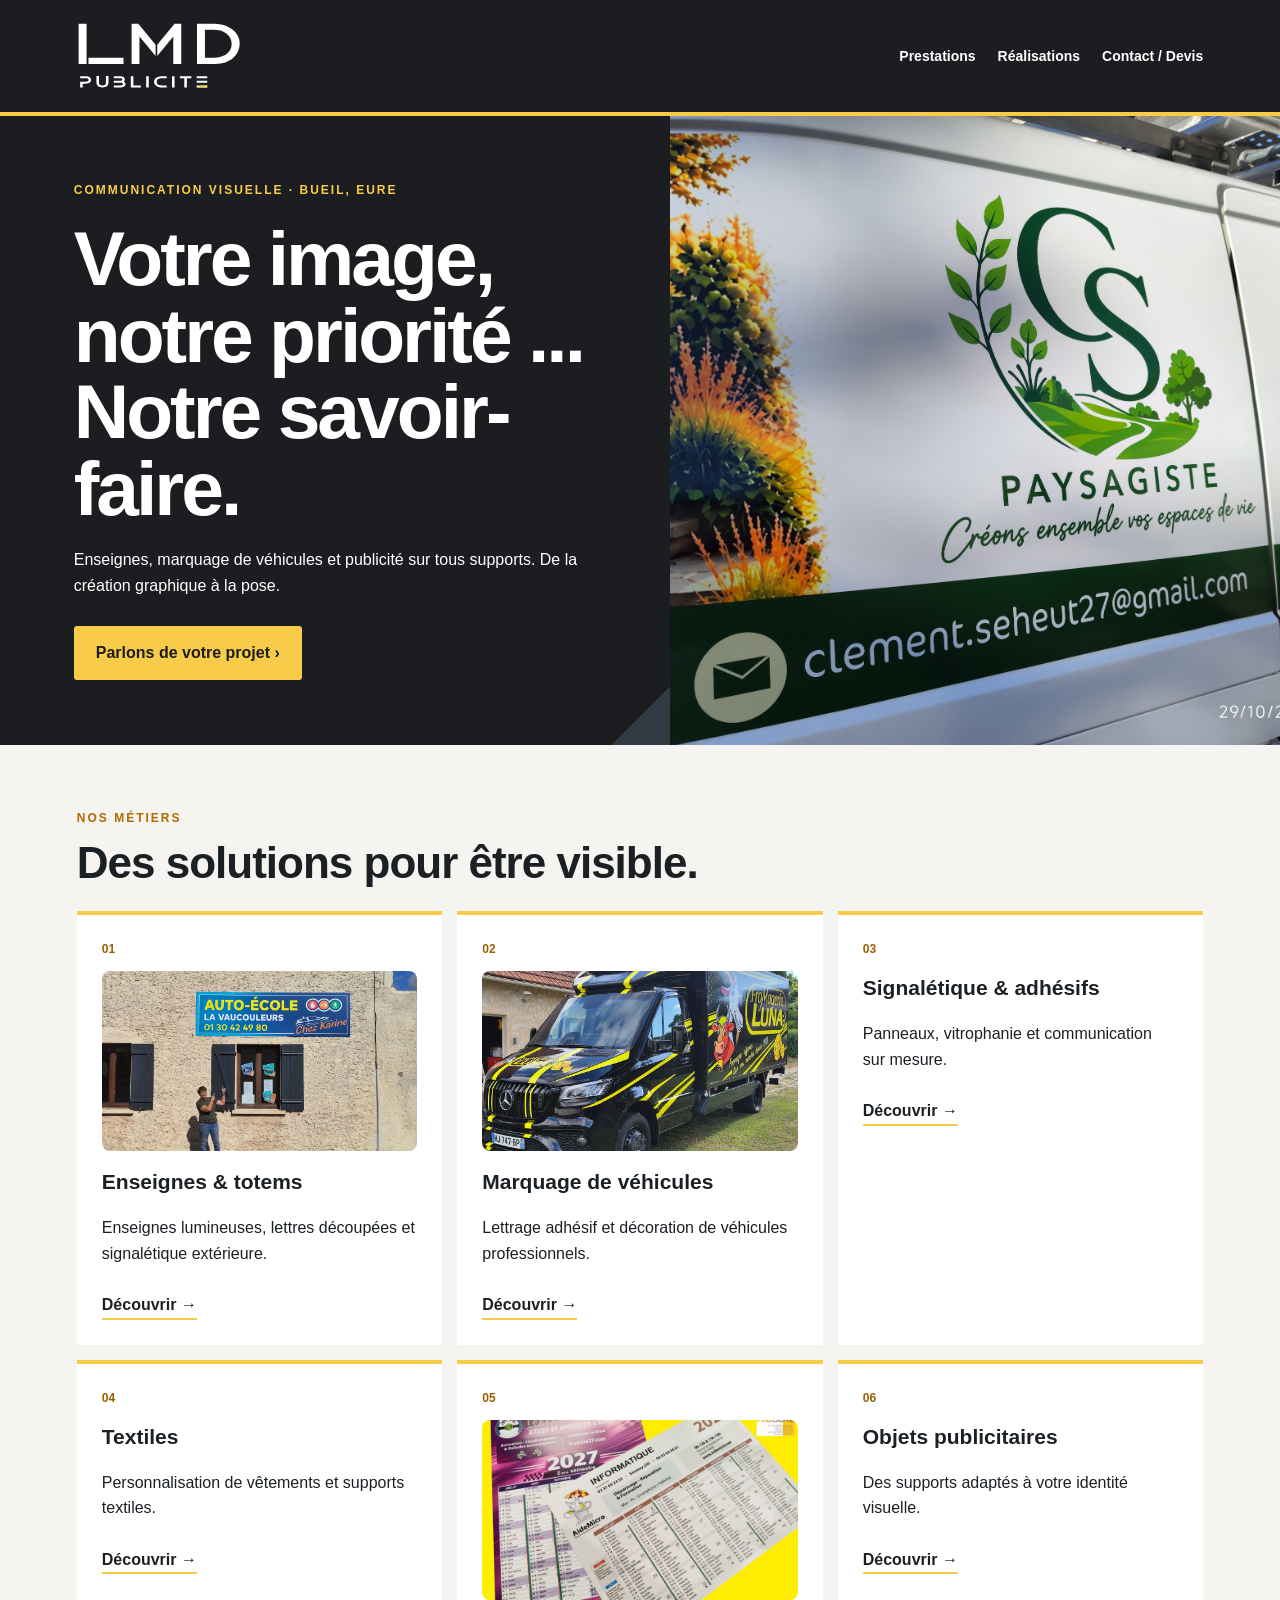
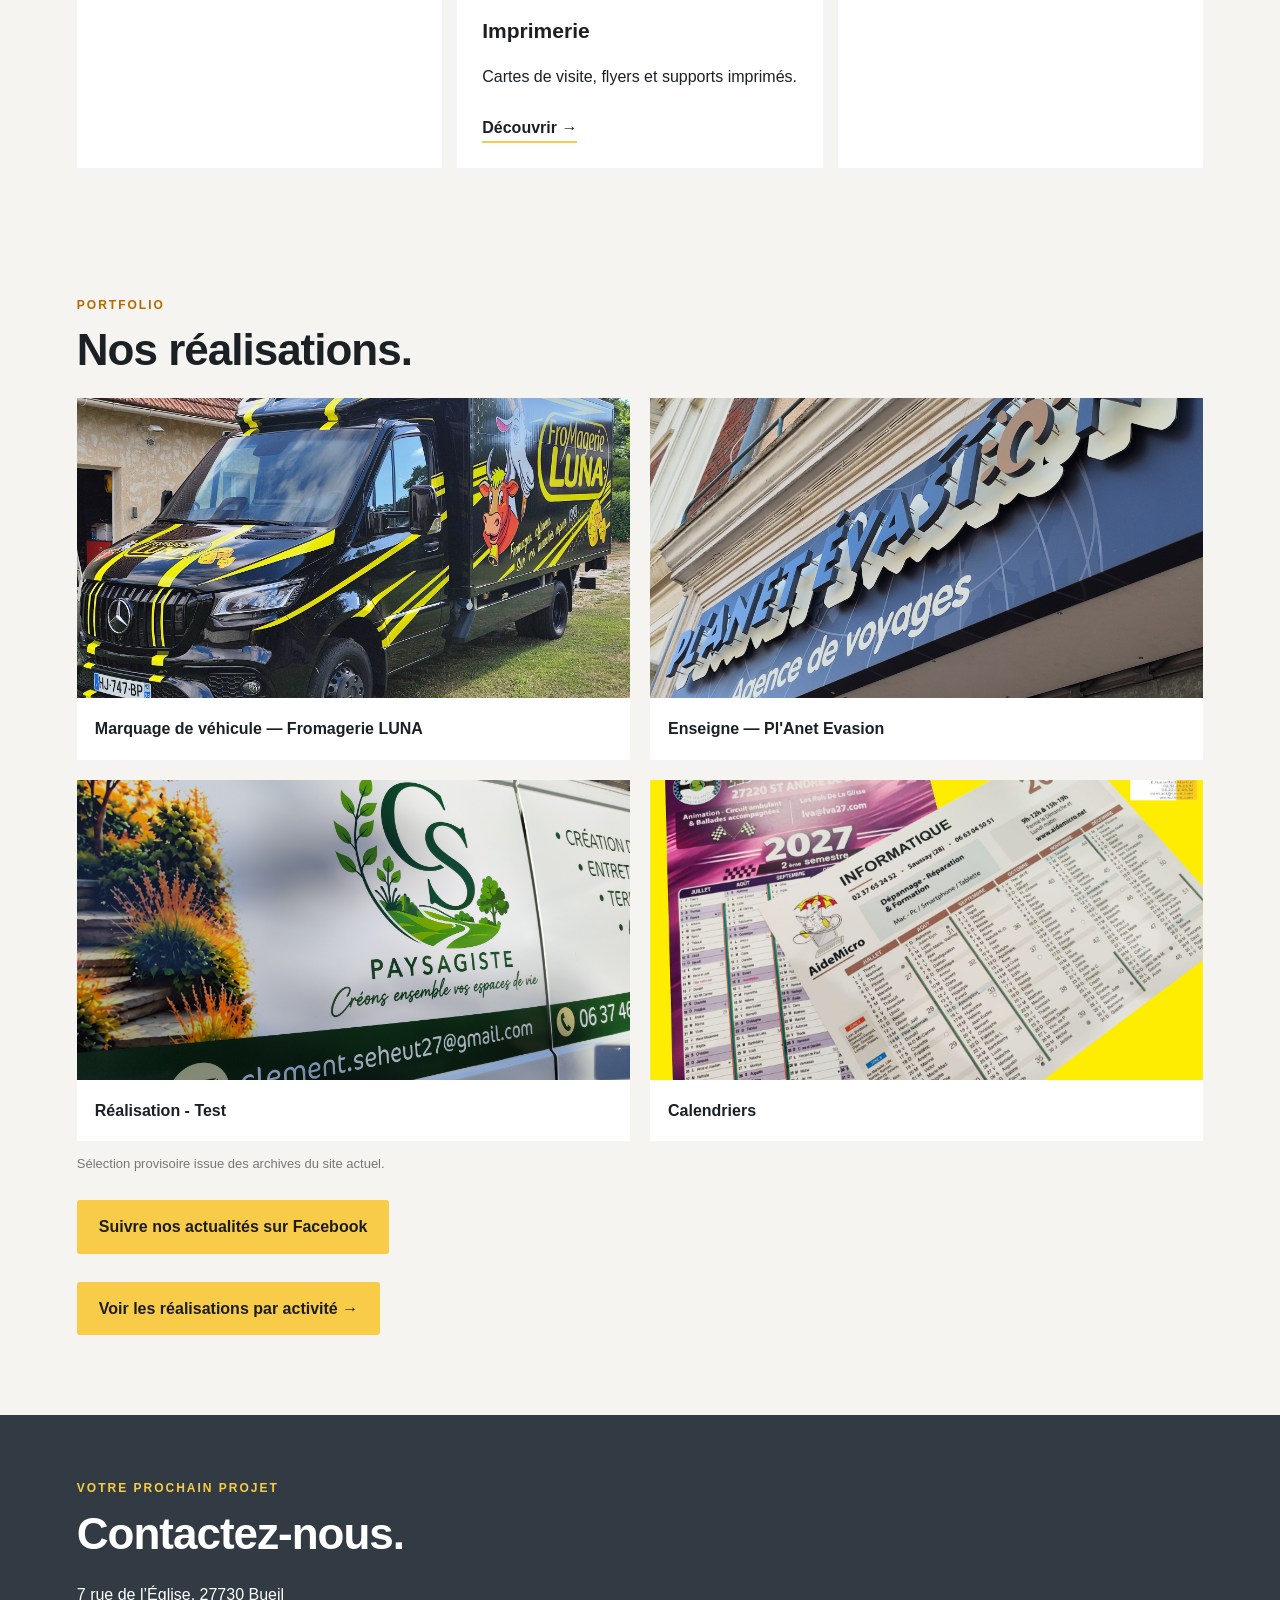
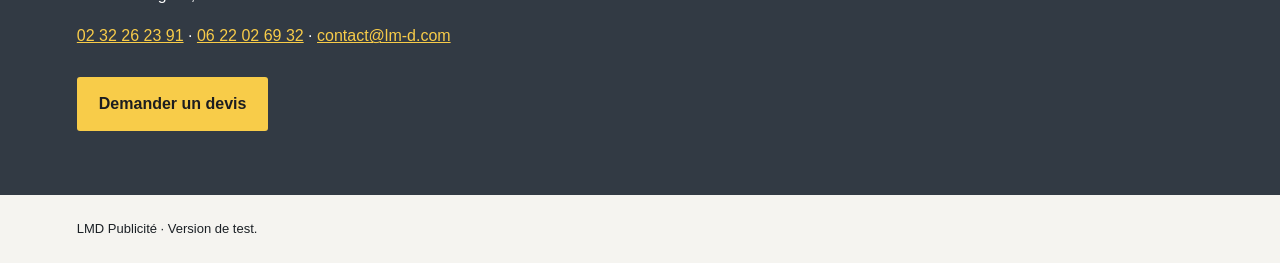
==== commit 5eedd1b0: "Add files via upload" ====
--- a/index.html
+++ b/index.html
@@ -8,7 +8,7 @@
 @media (max-width: 600px) {
   #prestations .card .prestation-photo { height: 200px; }
 }
-</style></head><body><header><a aria-label="LMD Publicité – accueil" class="logo" href="index.html"><svg aria-label="LMD Publicité" role="img" viewbox="24 73 252 104" xmlns="http://www.w3.org/2000/svg"><path d="M 220.5958 85.0983 L 220.5958 127.9207 L 234.4708 127.9207 L 234.4708 127.9315 C 237.3197 127.9054 239.9618 127.6492 242.3959 127.1627 C 244.7620 126.6896 246.9557 125.9849 248.9760 125.0478 C 250.9826 124.1178 252.7563 123.0267 254.2932 121.7789 C 255.8276 120.5328 257.1420 119.1163 258.2325 117.5332 L 258.2382 117.5354 C 259.3338 115.9398 260.1615 114.2421 260.7202 112.4424 C 261.2857 110.6203 261.5771 108.6953 261.5924 106.6671 L 261.5783 106.6671 L 261.5783 106.5050 L 261.5924 106.5050 C 261.5771 104.4912 261.2857 102.5713 260.7208 100.7492 C 260.1607 98.9421 259.3304 97.2346 258.2325 95.6284 C 257.1480 94.0388 255.8305 92.6073 254.2833 91.3368 C 252.7461 90.0742 250.9668 88.9667 248.9479 88.0149 C 246.9351 87.0655 244.7461 86.3506 242.3818 85.8702 C 239.9426 85.3744 237.3052 85.1133 234.4708 85.0875 L 234.4708 85.0983 L 220.5958 85.0983 Z M 236.8417 137.4267 L 208.3640 137.3740 L 208.3640 75.6201 L 234.4708 75.6201 L 234.4992 75.6312 C 238.3948 75.6601 242.0289 76.0093 245.4001 76.6786 C 248.8354 77.3606 252.0476 78.3785 255.0356 79.7323 C 257.9927 81.0689 260.6380 82.6582 262.9667 84.4968 C 265.2956 86.3359 267.2904 88.4089 268.9452 90.7129 C 270.6083 93.0228 271.8615 95.4887 272.7057 98.1096 C 273.5340 100.6818 273.9626 103.4189 273.9932 106.3213 L 274.0073 106.3434 L 274.0073 106.5050 L 273.9932 106.5271 C 273.9022 115.1345 270.1329 122.9933 263.4007 128.6339 C 256.9847 134.0098 247.9377 137.3573 236.8701 137.4267 L 236.8417 137.4267 Z M 184.1766 78.4377 L 184.1766 137.3947 L 171.9451 137.3969 L 171.9451 95.3600 L 147.3140 125.1161 L 147.3140 108.1207 L 173.8837 75.6201 L 184.1766 75.6201 L 184.1766 78.4377 Z M 107.9005 134.5739 L 107.9005 75.6201 L 118.2016 75.6201 L 144.7634 108.1210 L 144.7634 125.3523 L 119.9466 95.3623 L 119.9466 137.3916 L 107.9005 137.3916 L 107.9005 134.5739 Z M 91.9157 137.3916 L 41.6254 137.3916 L 41.6254 127.9321 L 95.4601 127.9284 L 95.5372 137.3916 L 91.9157 137.3916 Z M 26.4654 134.5739 L 26.4654 75.6201 L 38.6972 75.6201 L 38.6972 137.3916 L 26.4654 137.3916 L 26.4654 134.5739 Z" fill="#FFFFFF"></path><path d="M 209.0707 156.2780 L 224.1448 156.2780 L 224.1448 159.2713 L 207.8252 159.2713 L 207.8252 156.2780 L 209.0707 156.2780 Z M 209.0707 163.3603 L 224.1448 163.3603 L 224.1448 166.3517 L 207.8252 166.3517 L 207.8252 163.3603 L 209.0707 163.3603 Z M 209.0707 170.5734 L 224.1448 170.5734 L 224.1448 173.5645 L 207.8252 173.5645 L 207.8252 170.5734 L 209.0707 170.5734 Z M 83.2397 170.5734 L 90.3379 170.5734 L 90.3379 170.5770 C 91.0621 170.5728 91.7110 170.5096 92.2825 170.3888 L 92.2873 170.3888 C 92.8032 170.2797 93.2409 170.1224 93.5986 169.9180 L 93.6034 169.9180 C 93.9231 169.7363 94.1632 169.5217 94.3220 169.2762 C 94.4830 169.0276 94.5677 168.7371 94.5757 168.4071 L 94.5709 168.4071 L 94.5709 168.3629 L 94.5760 168.3629 C 94.5737 168.0551 94.4943 167.7886 94.3393 167.5664 C 94.1856 167.3455 93.9402 167.1485 93.6051 166.9779 C 93.2187 166.7806 92.7326 166.6298 92.1478 166.5263 C 91.4964 166.4110 90.7345 166.3514 89.8628 166.3480 L 89.8628 166.3517 L 80.5456 166.3517 L 80.5456 163.3603 L 89.6939 163.3603 L 89.6939 163.3640 C 90.3206 163.3623 90.8807 163.3053 91.3720 163.1948 L 91.3771 163.1948 C 91.8303 163.0930 92.2272 162.9416 92.5662 162.7429 C 92.8596 162.5709 93.0810 162.3614 93.2284 162.1168 L 93.2284 162.1131 C 93.3874 161.8495 93.4727 161.5354 93.4835 161.1725 L 93.4787 161.1725 L 93.4787 161.1280 L 93.4838 161.1280 C 93.4815 160.8517 93.4140 160.6070 93.2831 160.3958 C 93.1561 160.1906 92.9594 160.0072 92.6949 159.8473 L 92.6901 159.8473 C 92.3973 159.6699 92.0296 159.5327 91.5897 159.4380 C 91.0905 159.3306 90.5049 159.2733 89.8347 159.2677 L 89.8347 159.2713 L 80.5456 159.2713 L 80.5456 156.2780 L 89.8628 156.2780 L 89.8676 156.2816 C 90.4833 156.2839 91.0698 156.3188 91.6254 156.3857 C 92.1974 156.4546 92.7340 156.5572 93.2338 156.6935 C 93.7545 156.8350 94.2256 157.0048 94.6460 157.2023 C 95.0825 157.4076 95.4760 157.6477 95.8258 157.9201 L 95.8306 157.9238 C 96.0885 158.1264 96.3184 158.3453 96.5183 158.5780 C 96.7175 158.8104 96.8873 159.0573 97.0257 159.3181 C 97.1671 159.5789 97.2717 159.8556 97.3423 160.1464 C 97.4083 160.4191 97.4424 160.7096 97.4446 161.0166 L 97.4497 161.0203 L 97.4497 161.0617 L 97.4446 161.0884 C 97.4203 161.7108 97.3003 162.2667 97.0858 162.7548 C 96.8559 163.2767 96.5137 163.7336 96.0605 164.1243 C 95.9026 164.2603 95.7416 164.3882 95.5774 164.5081 C 96.0075 164.7051 96.4097 164.9316 96.7839 165.1870 C 97.3500 165.5739 97.7814 166.0405 98.0768 166.5861 C 98.3582 167.1052 98.5105 167.6894 98.5334 168.3363 L 98.5385 168.3629 L 98.5385 168.4071 L 98.5334 168.4224 C 98.5161 169.2158 98.3064 169.9316 97.9050 170.5694 C 97.4948 171.2202 96.8987 171.7764 96.1183 172.2379 C 95.3685 172.6806 94.4938 173.0131 93.4971 173.2345 C 92.5498 173.4446 91.4783 173.5540 90.2869 173.5608 L 90.2820 173.5645 L 80.5456 173.5645 L 80.5456 170.5734 L 83.2397 170.5734 Z M 172.6651 173.5645 L 169.9713 173.5645 L 169.9713 156.2780 L 173.9106 156.2780 L 173.9106 173.5645 L 172.6651 173.5645 Z M 132.9942 173.5645 L 130.3004 173.5645 L 130.3004 156.2780 L 134.2397 156.2780 L 134.2397 173.5645 L 132.9942 173.5645 Z M 106.7085 172.5930 L 106.7085 156.2780 L 110.6481 156.2780 L 110.6481 170.5734 L 122.1304 170.5734 L 122.1304 173.5645 L 106.7085 173.5645 L 106.7085 172.5930 Z M 31.5264 164.8505 L 36.8921 164.8505 L 36.8921 164.8542 C 37.6826 164.8474 38.3933 164.7703 39.0214 164.6232 C 39.6028 164.4874 40.1068 164.2884 40.5306 164.0279 C 40.9317 163.7821 41.2302 163.5004 41.4249 163.1837 C 41.6251 162.8580 41.7319 162.4793 41.7455 162.0490 L 41.7410 162.0490 L 41.7410 162.0048 L 41.7458 162.0048 C 41.7328 161.5433 41.6256 161.1428 41.4249 160.8052 C 41.2384 160.4911 40.9626 160.2272 40.5992 160.0146 C 40.1916 159.7759 39.7032 159.5942 39.1351 159.4698 C 38.5254 159.3363 37.8334 159.2685 37.0607 159.2677 L 37.0607 159.2713 L 28.8323 159.2713 L 28.8323 156.2780 L 37.1701 156.2780 L 37.1750 156.2816 C 38.3961 156.2867 39.4974 156.4058 40.4762 156.6357 L 40.4810 156.6357 C 41.5037 156.8766 42.4077 157.2400 43.1906 157.7253 C 43.9985 158.2265 44.6134 158.8371 45.0329 159.5554 C 45.4405 160.2530 45.6548 161.0430 45.6755 161.9254 L 45.6806 161.9407 L 45.6806 161.9852 L 45.6755 161.9966 C 45.6647 162.6304 45.5528 163.2155 45.3407 163.7495 C 45.1182 164.3102 44.7919 164.8153 44.3622 165.2635 C 43.9515 165.6927 43.4642 166.0742 42.9012 166.4073 C 42.3541 166.7313 41.7419 167.0011 41.0666 167.2160 C 40.4113 167.4246 39.7281 167.5811 39.0192 167.6843 C 38.3185 167.7872 37.5800 167.8391 36.8070 167.8405 L 36.8070 167.8442 L 32.7719 167.8442 L 32.7719 173.5645 L 28.8323 173.5645 L 28.8323 164.8505 L 31.5264 164.8505 Z M 188.8985 172.5930 L 188.8985 159.2713 L 182.0809 159.2713 L 182.0809 156.2780 L 199.6546 156.2780 L 199.6546 159.2713 L 192.8370 159.2713 L 192.8370 173.5645 L 188.8985 173.5645 L 188.8985 172.5930 Z M 66.8112 173.0633 C 65.7113 173.3904 64.4791 173.5565 63.1168 173.5608 L 63.1071 173.5608 C 61.7618 173.5568 60.5387 173.3924 59.4405 173.0693 C 58.3092 172.7359 57.3174 172.2410 56.4664 171.5845 L 56.4687 171.5825 C 55.6041 170.9152 54.9524 170.1014 54.5153 169.1436 C 54.0981 168.2291 53.8778 167.1760 53.8557 165.9858 L 53.8506 165.9744 L 53.8506 156.0350 L 57.7902 156.0350 L 57.7902 165.8636 L 57.7851 165.8636 C 57.7922 166.6647 57.9243 167.3708 58.1794 167.9805 C 58.4172 168.5483 58.7648 169.0271 59.2209 169.4151 L 59.2209 169.4191 C 59.6645 169.7967 60.2048 170.0835 60.8400 170.2786 C 61.5127 170.4852 62.2902 170.5915 63.1712 170.5966 C 64.0165 170.5952 64.7657 170.4982 65.4174 170.3052 C 66.0362 170.1201 66.5694 169.8471 67.0153 169.4860 C 67.4603 169.1263 67.8019 168.6659 68.0377 168.1066 C 68.2937 167.5006 68.4269 166.7894 68.4374 165.9744 L 68.4323 165.9744 L 68.4323 156.0350 L 72.3756 156.0350 L 72.3756 165.8415 L 72.3705 165.8528 C 72.3501 167.0609 72.1318 168.1336 71.7171 169.0696 C 71.2834 170.0492 70.6394 170.8761 69.7881 171.5488 L 69.7830 171.5527 C 68.9321 172.2231 67.9411 172.7268 66.8112 173.0633 Z M 159.1072 159.2713 L 154.0477 159.2713 L 154.0477 159.2677 C 153.2373 159.2736 152.4838 159.3425 151.7899 159.4732 C 151.1192 159.5996 150.4993 159.7881 149.9318 160.0373 C 149.3620 160.2870 148.8620 160.5770 148.4331 160.9061 C 148.0045 161.2346 147.6383 161.6074 147.3355 162.0235 C 147.0334 162.4379 146.8035 162.8841 146.6476 163.3606 C 146.4880 163.8473 146.4060 164.3536 146.4038 164.8769 L 146.4089 164.8769 L 146.4089 164.9211 L 146.4038 164.9211 C 146.4060 165.4418 146.4880 165.9466 146.6473 166.4339 C 146.8029 166.9093 147.0345 167.3594 147.3403 167.7835 L 147.3367 167.7852 C 147.6366 168.1988 148.0039 168.5749 148.4379 168.9111 C 148.8662 169.2433 149.3683 169.5381 149.9417 169.7941 C 150.5058 170.0461 151.1237 170.2366 151.7930 170.3653 C 152.4900 170.4991 153.2426 170.5700 154.0477 170.5770 L 154.0477 170.5734 L 161.8013 170.5734 L 161.8013 173.5645 L 154.0477 173.5645 L 154.0429 173.5608 C 152.9175 173.5540 151.8554 173.4568 150.8607 173.2702 C 149.8445 173.0800 148.8997 172.7980 148.0303 172.4266 L 148.0255 172.4266 C 147.1555 172.0545 146.3769 171.6128 145.6911 171.1015 C 144.9998 170.5864 144.4071 170.0044 143.9150 169.3573 C 143.4231 168.7101 143.0501 168.0159 142.7978 167.2764 C 142.5515 166.5538 142.4234 165.7854 142.4149 164.9729 L 142.4098 164.9653 L 142.4098 164.9211 L 142.4149 164.9134 C 142.4234 164.1019 142.5512 163.3325 142.7978 162.6083 C 143.0484 161.8727 143.4214 161.1768 143.9150 160.5234 C 144.4093 159.8686 145.0003 159.2830 145.6863 158.7676 C 146.3686 158.2548 147.1473 157.8089 148.0207 157.4317 L 148.0255 157.4317 C 148.9025 157.0529 149.8462 156.7675 150.8533 156.5767 C 151.8471 156.3882 152.9101 156.2896 154.0380 156.2816 L 154.0477 156.2780 L 161.8013 156.2780 L 161.8013 159.2713 L 159.1072 159.2713 Z" fill="#FFFFFF"></path><path d="M 224.1448 165.7961 L 224.1448 165.8321 L 224.1448 166.3517 L 223.1736 166.3517 L 223.0985 166.3517 L 224.1448 165.7961 Z M 215.1496 170.5734 L 215.2840 170.5734 L 224.1448 170.5734 L 224.1448 173.5645 L 209.6940 173.5645 L 209.5174 173.5645 L 215.1496 170.5734 Z" fill="#F8CC49"></path></svg></a><nav><a href="index.html#prestations">Prestations</a><a href="realisations.html">Réalisations</a><a href="contact.html">Contact / Devis</a></nav></header><main><div class="hero"><div><div class="eyebrow">Communication visuelle · Bueil, Eure</div><h1>Votre image.<br/>Notre savoir-faire.</h1><p>Enseignes, marquage de véhicules et publicité sur tous supports. De la création graphique à la pose.</p><a class="btn" href="contact.html">Parlons de votre projet ›</a></div><img alt="Enseigne du musée du cinéma de Bueil" src="https://lmd27730.e-monsite.com/medias/album/img-20180606-194946.jpg?v=1"/></div><section id="prestations"><div class="eyebrow">Nos métiers</div><h2>Des solutions pour être visible.</h2><div class="cards"><div class="card" data-prestation="objets" data-prestation="imprimerie" data-prestation="textiles" data-prestation="signaletique" data-prestation="vehicules" data-prestation="enseignes"><span>01</span><b>Enseignes &amp; totems</b><p>Enseignes lumineuses, lettres découpées et signalétique extérieure.</p><a href="enseignes.html">Découvrir →</a></div><div class="card"><span>02</span><b>Marquage de véhicules</b><p>Lettrage adhésif et décoration de véhicules professionnels.</p><a href="vehicules.html">Découvrir →</a></div><div class="card"><span>03</span><b>Signalétique &amp; adhésifs</b><p>Panneaux, vitrophanie et communication sur mesure.</p><a href="signaletique.html">Découvrir →</a></div><div class="card"><span>04</span><b>Textiles</b><p>Personnalisation de vêtements et supports textiles.</p><a href="textiles.html">Découvrir →</a></div><div class="card"><span>05</span><b>Imprimerie</b><p>Cartes de visite, flyers et supports imprimés.</p><a href="imprimerie.html">Découvrir →</a></div><div class="card"><span>06</span><b>Objets publicitaires</b><p>Des supports adaptés à votre identité visuelle.</p><a href="objets.html">Découvrir →</a></div></div></section><section id="realisations"><div class="eyebrow">Portfolio</div><h2>Nos réalisations.</h2><div class="gallery"><figure><img alt="Marquage véhicule A+ Glass" loading="lazy" src="https://lmd27730.e-monsite.com/medias/album/img-4095.jpg?v=1"/><figcaption>Marquage de véhicule — A+ Glass</figcaption></figure><figure><img alt="Lettres sur toiture du musée du cinéma" loading="lazy" src="https://lmd27730.e-monsite.com/medias/album/img-20180606-194946.jpg?v=1"/><figcaption>Enseigne — Musée du cinéma</figcaption></figure></div><p class="note">Sélection provisoire issue des archives du site actuel.</p><a class="btn" href="https://www.facebook.com/LMDPUBLICITE/">Suivre nos actualités sur Facebook</a><p><a class="btn" href="realisations.html">Voir les réalisations par activité →</a></p></section><section class="contact" id="contact"><div class="eyebrow">Votre prochain projet</div><h2>Contactez-nous.</h2><p>7 rue de l’Église, 27730 Bueil</p><p><a href="tel:+33232262391">02 32 26 23 91</a> · <a href="tel:+33622026932">06 22 02 69 32</a> · <a href="mailto:contact@lm-d.com">contact@lm-d.com</a></p><a class="btn" href="contact.html" style="color:#1C1D20">Demander un devis</a></section></main><footer>LMD Publicité · Version de test.</footer><script src="galerie.js"></script><script src="galerie.js"></script>
+</style></head><body><header><a aria-label="LMD Publicité – accueil" class="logo" href="index.html"><svg aria-label="LMD Publicité" role="img" viewbox="24 73 252 104" xmlns="http://www.w3.org/2000/svg"><path d="M 220.5958 85.0983 L 220.5958 127.9207 L 234.4708 127.9207 L 234.4708 127.9315 C 237.3197 127.9054 239.9618 127.6492 242.3959 127.1627 C 244.7620 126.6896 246.9557 125.9849 248.9760 125.0478 C 250.9826 124.1178 252.7563 123.0267 254.2932 121.7789 C 255.8276 120.5328 257.1420 119.1163 258.2325 117.5332 L 258.2382 117.5354 C 259.3338 115.9398 260.1615 114.2421 260.7202 112.4424 C 261.2857 110.6203 261.5771 108.6953 261.5924 106.6671 L 261.5783 106.6671 L 261.5783 106.5050 L 261.5924 106.5050 C 261.5771 104.4912 261.2857 102.5713 260.7208 100.7492 C 260.1607 98.9421 259.3304 97.2346 258.2325 95.6284 C 257.1480 94.0388 255.8305 92.6073 254.2833 91.3368 C 252.7461 90.0742 250.9668 88.9667 248.9479 88.0149 C 246.9351 87.0655 244.7461 86.3506 242.3818 85.8702 C 239.9426 85.3744 237.3052 85.1133 234.4708 85.0875 L 234.4708 85.0983 L 220.5958 85.0983 Z M 236.8417 137.4267 L 208.3640 137.3740 L 208.3640 75.6201 L 234.4708 75.6201 L 234.4992 75.6312 C 238.3948 75.6601 242.0289 76.0093 245.4001 76.6786 C 248.8354 77.3606 252.0476 78.3785 255.0356 79.7323 C 257.9927 81.0689 260.6380 82.6582 262.9667 84.4968 C 265.2956 86.3359 267.2904 88.4089 268.9452 90.7129 C 270.6083 93.0228 271.8615 95.4887 272.7057 98.1096 C 273.5340 100.6818 273.9626 103.4189 273.9932 106.3213 L 274.0073 106.3434 L 274.0073 106.5050 L 273.9932 106.5271 C 273.9022 115.1345 270.1329 122.9933 263.4007 128.6339 C 256.9847 134.0098 247.9377 137.3573 236.8701 137.4267 L 236.8417 137.4267 Z M 184.1766 78.4377 L 184.1766 137.3947 L 171.9451 137.3969 L 171.9451 95.3600 L 147.3140 125.1161 L 147.3140 108.1207 L 173.8837 75.6201 L 184.1766 75.6201 L 184.1766 78.4377 Z M 107.9005 134.5739 L 107.9005 75.6201 L 118.2016 75.6201 L 144.7634 108.1210 L 144.7634 125.3523 L 119.9466 95.3623 L 119.9466 137.3916 L 107.9005 137.3916 L 107.9005 134.5739 Z M 91.9157 137.3916 L 41.6254 137.3916 L 41.6254 127.9321 L 95.4601 127.9284 L 95.5372 137.3916 L 91.9157 137.3916 Z M 26.4654 134.5739 L 26.4654 75.6201 L 38.6972 75.6201 L 38.6972 137.3916 L 26.4654 137.3916 L 26.4654 134.5739 Z" fill="#FFFFFF"></path><path d="M 209.0707 156.2780 L 224.1448 156.2780 L 224.1448 159.2713 L 207.8252 159.2713 L 207.8252 156.2780 L 209.0707 156.2780 Z M 209.0707 163.3603 L 224.1448 163.3603 L 224.1448 166.3517 L 207.8252 166.3517 L 207.8252 163.3603 L 209.0707 163.3603 Z M 209.0707 170.5734 L 224.1448 170.5734 L 224.1448 173.5645 L 207.8252 173.5645 L 207.8252 170.5734 L 209.0707 170.5734 Z M 83.2397 170.5734 L 90.3379 170.5734 L 90.3379 170.5770 C 91.0621 170.5728 91.7110 170.5096 92.2825 170.3888 L 92.2873 170.3888 C 92.8032 170.2797 93.2409 170.1224 93.5986 169.9180 L 93.6034 169.9180 C 93.9231 169.7363 94.1632 169.5217 94.3220 169.2762 C 94.4830 169.0276 94.5677 168.7371 94.5757 168.4071 L 94.5709 168.4071 L 94.5709 168.3629 L 94.5760 168.3629 C 94.5737 168.0551 94.4943 167.7886 94.3393 167.5664 C 94.1856 167.3455 93.9402 167.1485 93.6051 166.9779 C 93.2187 166.7806 92.7326 166.6298 92.1478 166.5263 C 91.4964 166.4110 90.7345 166.3514 89.8628 166.3480 L 89.8628 166.3517 L 80.5456 166.3517 L 80.5456 163.3603 L 89.6939 163.3603 L 89.6939 163.3640 C 90.3206 163.3623 90.8807 163.3053 91.3720 163.1948 L 91.3771 163.1948 C 91.8303 163.0930 92.2272 162.9416 92.5662 162.7429 C 92.8596 162.5709 93.0810 162.3614 93.2284 162.1168 L 93.2284 162.1131 C 93.3874 161.8495 93.4727 161.5354 93.4835 161.1725 L 93.4787 161.1725 L 93.4787 161.1280 L 93.4838 161.1280 C 93.4815 160.8517 93.4140 160.6070 93.2831 160.3958 C 93.1561 160.1906 92.9594 160.0072 92.6949 159.8473 L 92.6901 159.8473 C 92.3973 159.6699 92.0296 159.5327 91.5897 159.4380 C 91.0905 159.3306 90.5049 159.2733 89.8347 159.2677 L 89.8347 159.2713 L 80.5456 159.2713 L 80.5456 156.2780 L 89.8628 156.2780 L 89.8676 156.2816 C 90.4833 156.2839 91.0698 156.3188 91.6254 156.3857 C 92.1974 156.4546 92.7340 156.5572 93.2338 156.6935 C 93.7545 156.8350 94.2256 157.0048 94.6460 157.2023 C 95.0825 157.4076 95.4760 157.6477 95.8258 157.9201 L 95.8306 157.9238 C 96.0885 158.1264 96.3184 158.3453 96.5183 158.5780 C 96.7175 158.8104 96.8873 159.0573 97.0257 159.3181 C 97.1671 159.5789 97.2717 159.8556 97.3423 160.1464 C 97.4083 160.4191 97.4424 160.7096 97.4446 161.0166 L 97.4497 161.0203 L 97.4497 161.0617 L 97.4446 161.0884 C 97.4203 161.7108 97.3003 162.2667 97.0858 162.7548 C 96.8559 163.2767 96.5137 163.7336 96.0605 164.1243 C 95.9026 164.2603 95.7416 164.3882 95.5774 164.5081 C 96.0075 164.7051 96.4097 164.9316 96.7839 165.1870 C 97.3500 165.5739 97.7814 166.0405 98.0768 166.5861 C 98.3582 167.1052 98.5105 167.6894 98.5334 168.3363 L 98.5385 168.3629 L 98.5385 168.4071 L 98.5334 168.4224 C 98.5161 169.2158 98.3064 169.9316 97.9050 170.5694 C 97.4948 171.2202 96.8987 171.7764 96.1183 172.2379 C 95.3685 172.6806 94.4938 173.0131 93.4971 173.2345 C 92.5498 173.4446 91.4783 173.5540 90.2869 173.5608 L 90.2820 173.5645 L 80.5456 173.5645 L 80.5456 170.5734 L 83.2397 170.5734 Z M 172.6651 173.5645 L 169.9713 173.5645 L 169.9713 156.2780 L 173.9106 156.2780 L 173.9106 173.5645 L 172.6651 173.5645 Z M 132.9942 173.5645 L 130.3004 173.5645 L 130.3004 156.2780 L 134.2397 156.2780 L 134.2397 173.5645 L 132.9942 173.5645 Z M 106.7085 172.5930 L 106.7085 156.2780 L 110.6481 156.2780 L 110.6481 170.5734 L 122.1304 170.5734 L 122.1304 173.5645 L 106.7085 173.5645 L 106.7085 172.5930 Z M 31.5264 164.8505 L 36.8921 164.8505 L 36.8921 164.8542 C 37.6826 164.8474 38.3933 164.7703 39.0214 164.6232 C 39.6028 164.4874 40.1068 164.2884 40.5306 164.0279 C 40.9317 163.7821 41.2302 163.5004 41.4249 163.1837 C 41.6251 162.8580 41.7319 162.4793 41.7455 162.0490 L 41.7410 162.0490 L 41.7410 162.0048 L 41.7458 162.0048 C 41.7328 161.5433 41.6256 161.1428 41.4249 160.8052 C 41.2384 160.4911 40.9626 160.2272 40.5992 160.0146 C 40.1916 159.7759 39.7032 159.5942 39.1351 159.4698 C 38.5254 159.3363 37.8334 159.2685 37.0607 159.2677 L 37.0607 159.2713 L 28.8323 159.2713 L 28.8323 156.2780 L 37.1701 156.2780 L 37.1750 156.2816 C 38.3961 156.2867 39.4974 156.4058 40.4762 156.6357 L 40.4810 156.6357 C 41.5037 156.8766 42.4077 157.2400 43.1906 157.7253 C 43.9985 158.2265 44.6134 158.8371 45.0329 159.5554 C 45.4405 160.2530 45.6548 161.0430 45.6755 161.9254 L 45.6806 161.9407 L 45.6806 161.9852 L 45.6755 161.9966 C 45.6647 162.6304 45.5528 163.2155 45.3407 163.7495 C 45.1182 164.3102 44.7919 164.8153 44.3622 165.2635 C 43.9515 165.6927 43.4642 166.0742 42.9012 166.4073 C 42.3541 166.7313 41.7419 167.0011 41.0666 167.2160 C 40.4113 167.4246 39.7281 167.5811 39.0192 167.6843 C 38.3185 167.7872 37.5800 167.8391 36.8070 167.8405 L 36.8070 167.8442 L 32.7719 167.8442 L 32.7719 173.5645 L 28.8323 173.5645 L 28.8323 164.8505 L 31.5264 164.8505 Z M 188.8985 172.5930 L 188.8985 159.2713 L 182.0809 159.2713 L 182.0809 156.2780 L 199.6546 156.2780 L 199.6546 159.2713 L 192.8370 159.2713 L 192.8370 173.5645 L 188.8985 173.5645 L 188.8985 172.5930 Z M 66.8112 173.0633 C 65.7113 173.3904 64.4791 173.5565 63.1168 173.5608 L 63.1071 173.5608 C 61.7618 173.5568 60.5387 173.3924 59.4405 173.0693 C 58.3092 172.7359 57.3174 172.2410 56.4664 171.5845 L 56.4687 171.5825 C 55.6041 170.9152 54.9524 170.1014 54.5153 169.1436 C 54.0981 168.2291 53.8778 167.1760 53.8557 165.9858 L 53.8506 165.9744 L 53.8506 156.0350 L 57.7902 156.0350 L 57.7902 165.8636 L 57.7851 165.8636 C 57.7922 166.6647 57.9243 167.3708 58.1794 167.9805 C 58.4172 168.5483 58.7648 169.0271 59.2209 169.4151 L 59.2209 169.4191 C 59.6645 169.7967 60.2048 170.0835 60.8400 170.2786 C 61.5127 170.4852 62.2902 170.5915 63.1712 170.5966 C 64.0165 170.5952 64.7657 170.4982 65.4174 170.3052 C 66.0362 170.1201 66.5694 169.8471 67.0153 169.4860 C 67.4603 169.1263 67.8019 168.6659 68.0377 168.1066 C 68.2937 167.5006 68.4269 166.7894 68.4374 165.9744 L 68.4323 165.9744 L 68.4323 156.0350 L 72.3756 156.0350 L 72.3756 165.8415 L 72.3705 165.8528 C 72.3501 167.0609 72.1318 168.1336 71.7171 169.0696 C 71.2834 170.0492 70.6394 170.8761 69.7881 171.5488 L 69.7830 171.5527 C 68.9321 172.2231 67.9411 172.7268 66.8112 173.0633 Z M 159.1072 159.2713 L 154.0477 159.2713 L 154.0477 159.2677 C 153.2373 159.2736 152.4838 159.3425 151.7899 159.4732 C 151.1192 159.5996 150.4993 159.7881 149.9318 160.0373 C 149.3620 160.2870 148.8620 160.5770 148.4331 160.9061 C 148.0045 161.2346 147.6383 161.6074 147.3355 162.0235 C 147.0334 162.4379 146.8035 162.8841 146.6476 163.3606 C 146.4880 163.8473 146.4060 164.3536 146.4038 164.8769 L 146.4089 164.8769 L 146.4089 164.9211 L 146.4038 164.9211 C 146.4060 165.4418 146.4880 165.9466 146.6473 166.4339 C 146.8029 166.9093 147.0345 167.3594 147.3403 167.7835 L 147.3367 167.7852 C 147.6366 168.1988 148.0039 168.5749 148.4379 168.9111 C 148.8662 169.2433 149.3683 169.5381 149.9417 169.7941 C 150.5058 170.0461 151.1237 170.2366 151.7930 170.3653 C 152.4900 170.4991 153.2426 170.5700 154.0477 170.5770 L 154.0477 170.5734 L 161.8013 170.5734 L 161.8013 173.5645 L 154.0477 173.5645 L 154.0429 173.5608 C 152.9175 173.5540 151.8554 173.4568 150.8607 173.2702 C 149.8445 173.0800 148.8997 172.7980 148.0303 172.4266 L 148.0255 172.4266 C 147.1555 172.0545 146.3769 171.6128 145.6911 171.1015 C 144.9998 170.5864 144.4071 170.0044 143.9150 169.3573 C 143.4231 168.7101 143.0501 168.0159 142.7978 167.2764 C 142.5515 166.5538 142.4234 165.7854 142.4149 164.9729 L 142.4098 164.9653 L 142.4098 164.9211 L 142.4149 164.9134 C 142.4234 164.1019 142.5512 163.3325 142.7978 162.6083 C 143.0484 161.8727 143.4214 161.1768 143.9150 160.5234 C 144.4093 159.8686 145.0003 159.2830 145.6863 158.7676 C 146.3686 158.2548 147.1473 157.8089 148.0207 157.4317 L 148.0255 157.4317 C 148.9025 157.0529 149.8462 156.7675 150.8533 156.5767 C 151.8471 156.3882 152.9101 156.2896 154.0380 156.2816 L 154.0477 156.2780 L 161.8013 156.2780 L 161.8013 159.2713 L 159.1072 159.2713 Z" fill="#FFFFFF"></path><path d="M 224.1448 165.7961 L 224.1448 165.8321 L 224.1448 166.3517 L 223.1736 166.3517 L 223.0985 166.3517 L 224.1448 165.7961 Z M 215.1496 170.5734 L 215.2840 170.5734 L 224.1448 170.5734 L 224.1448 173.5645 L 209.6940 173.5645 L 209.5174 173.5645 L 215.1496 170.5734 Z" fill="#F8CC49"></path></svg></a><nav><a href="index.html#prestations">Prestations</a><a href="realisations.html">Réalisations</a><a href="contact.html">Contact / Devis</a></nav></header><main><div class="hero"><div><div class="eyebrow">Communication visuelle · Bueil, Eure</div><h1>Votre image.<br/>Notre savoir-faire.</h1><p>Enseignes, marquage de véhicules et publicité sur tous supports. De la création graphique à la pose.</p><a class="btn" href="contact.html">Parlons de votre projet ›</a></div><img alt="Enseigne du musée du cinéma de Bueil" src="https://lmd27730.e-monsite.com/medias/album/img-20180606-194946.jpg?v=1"/></div><section id="prestations"><div class="eyebrow">Nos métiers</div><h2>Des solutions pour être visible.</h2><div class="cards"><div class="card" data-prestation="enseignes"><span>01</span><b>Enseignes &amp; totems</b><p>Enseignes lumineuses, lettres découpées et signalétique extérieure.</p><a href="enseignes.html">Découvrir →</a></div><div class="card" data-prestation="vehicules"><span>02</span><b>Marquage de véhicules</b><p>Lettrage adhésif et décoration de véhicules professionnels.</p><a href="vehicules.html">Découvrir →</a></div><div class="card" data-prestation="signaletique"><span>03</span><b>Signalétique &amp; adhésifs</b><p>Panneaux, vitrophanie et communication sur mesure.</p><a href="signaletique.html">Découvrir →</a></div><div class="card" data-prestation="textiles"><span>04</span><b>Textiles</b><p>Personnalisation de vêtements et supports textiles.</p><a href="textiles.html">Découvrir →</a></div><div class="card" data-prestation="imprimerie"><span>05</span><b>Imprimerie</b><p>Cartes de visite, flyers et supports imprimés.</p><a href="imprimerie.html">Découvrir →</a></div><div class="card" data-prestation="objets"><span>06</span><b>Objets publicitaires</b><p>Des supports adaptés à votre identité visuelle.</p><a href="objets.html">Découvrir →</a></div></div></section><section id="realisations"><div class="eyebrow">Portfolio</div><h2>Nos réalisations.</h2><div class="gallery"><figure><img alt="Marquage véhicule A+ Glass" loading="lazy" src="https://lmd27730.e-monsite.com/medias/album/img-4095.jpg?v=1"/><figcaption>Marquage de véhicule — A+ Glass</figcaption></figure><figure><img alt="Lettres sur toiture du musée du cinéma" loading="lazy" src="https://lmd27730.e-monsite.com/medias/album/img-20180606-194946.jpg?v=1"/><figcaption>Enseigne — Musée du cinéma</figcaption></figure></div><p class="note">Sélection provisoire issue des archives du site actuel.</p><a class="btn" href="https://www.facebook.com/LMDPUBLICITE/">Suivre nos actualités sur Facebook</a><p><a class="btn" href="realisations.html">Voir les réalisations par activité →</a></p></section><section class="contact" id="contact"><div class="eyebrow">Votre prochain projet</div><h2>Contactez-nous.</h2><p>7 rue de l’Église, 27730 Bueil</p><p><a href="tel:+33232262391">02 32 26 23 91</a> · <a href="tel:+33622026932">06 22 02 69 32</a> · <a href="mailto:contact@lm-d.com">contact@lm-d.com</a></p><a class="btn" href="contact.html" style="color:#1C1D20">Demander un devis</a></section></main><footer>LMD Publicité · Version de test.</footer><script src="galerie.js"></script><script src="galerie.js"></script>
 <script src="contenu.js"></script>
 <script id="prestations-photos-script">
 /* Charge les visuels sélectionnés dans Admin > Page d'accueil > Prestations.
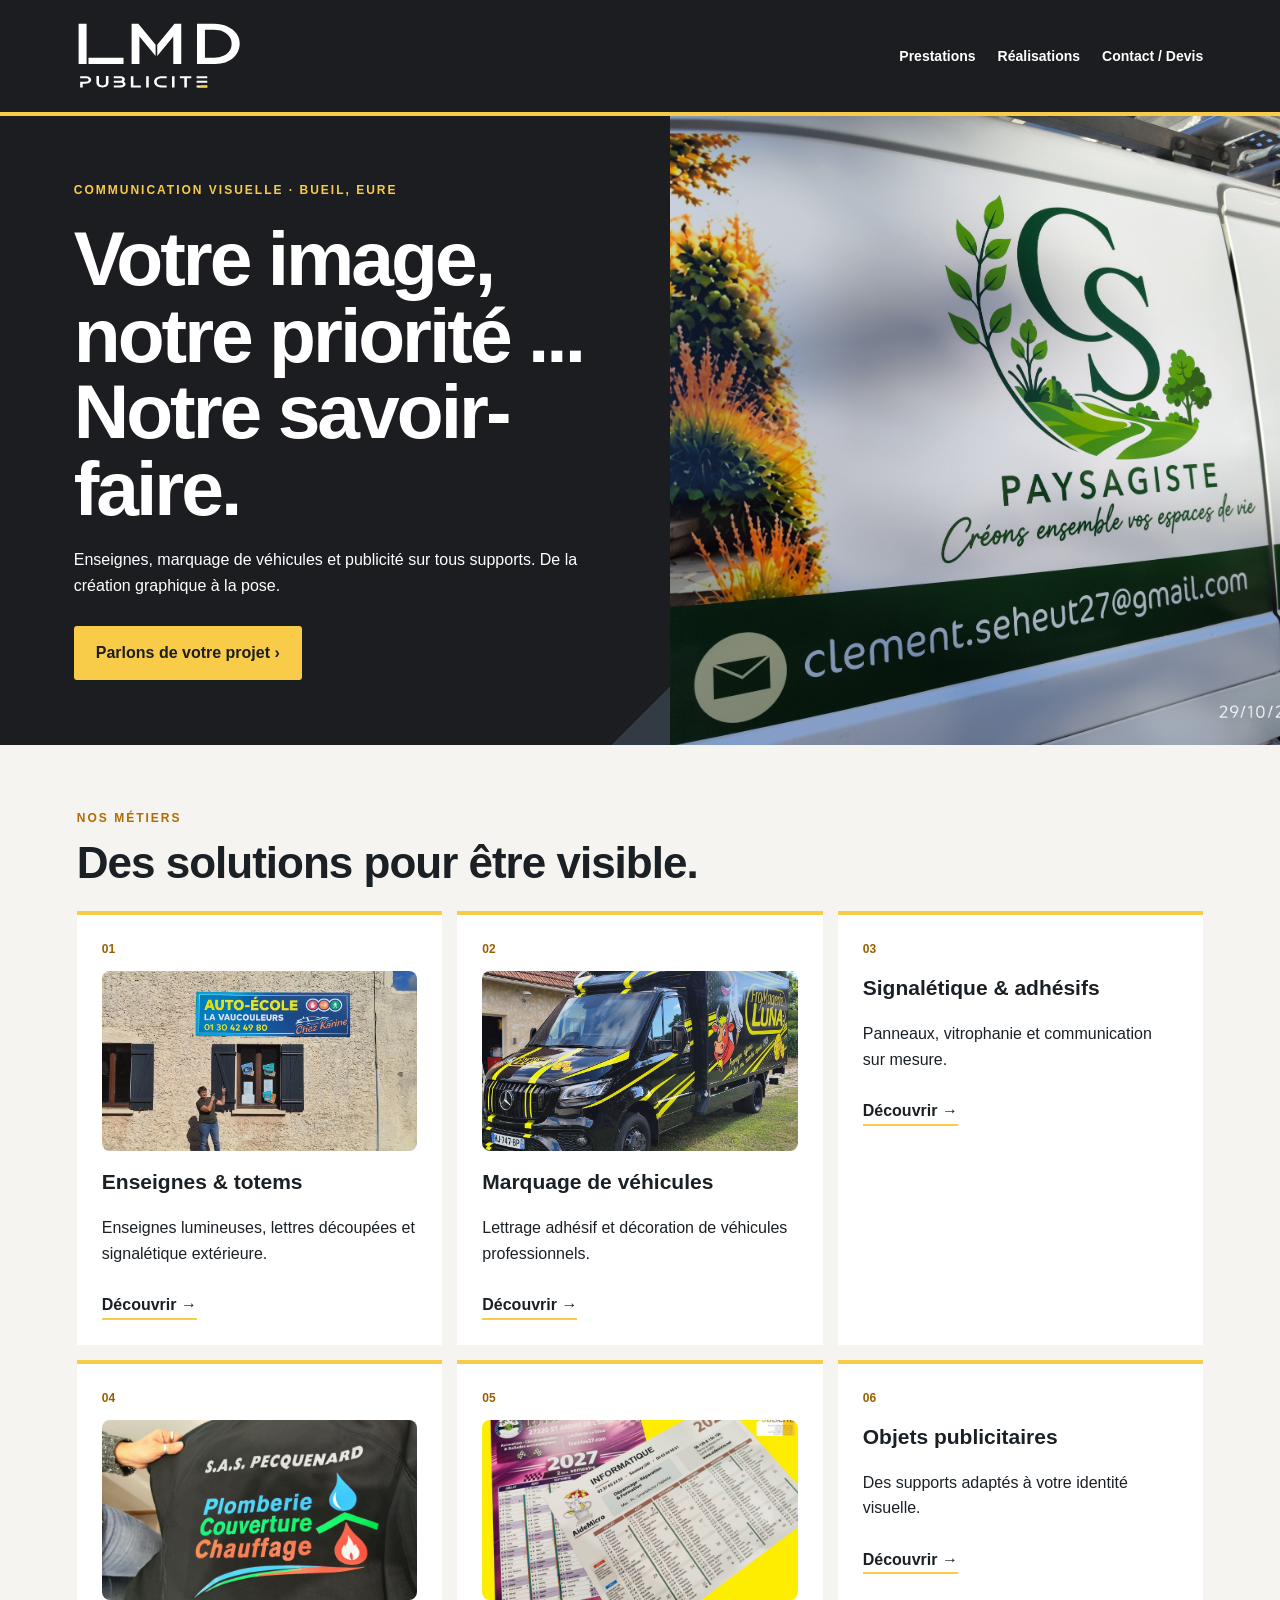
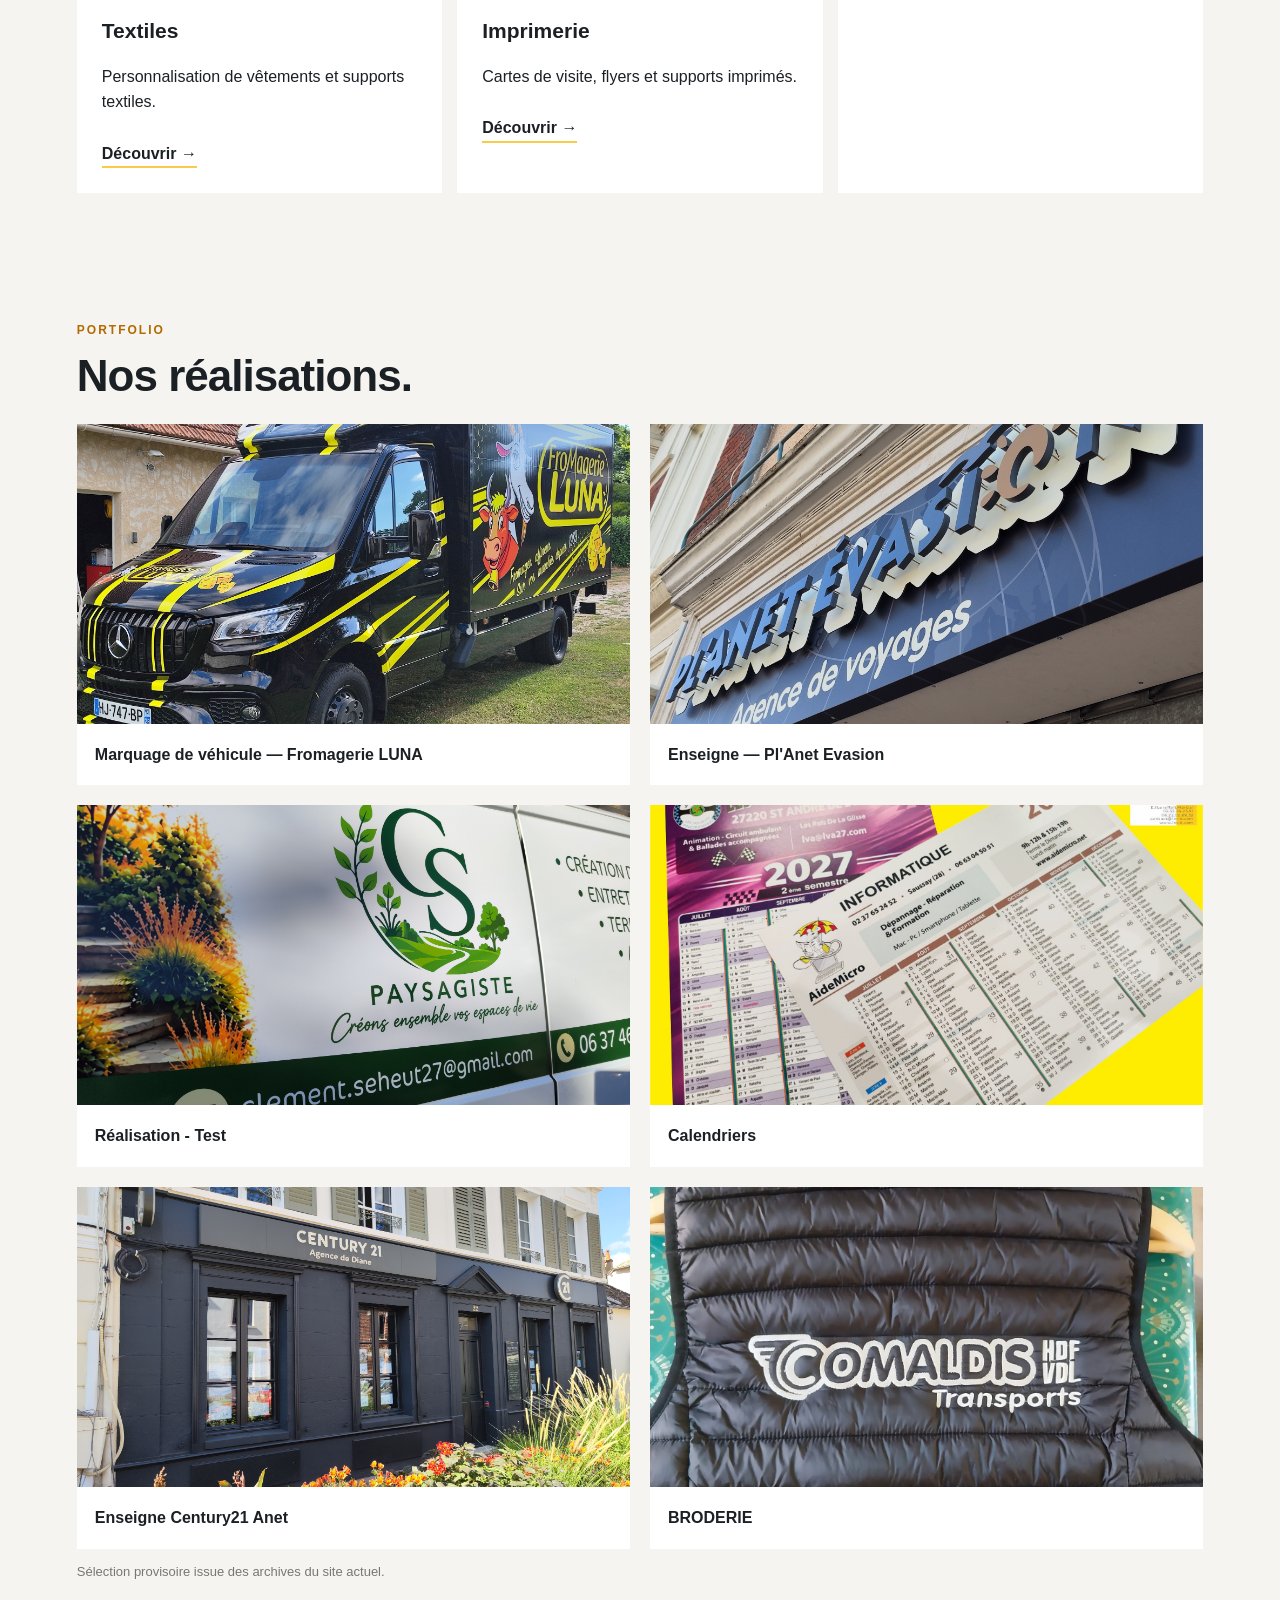
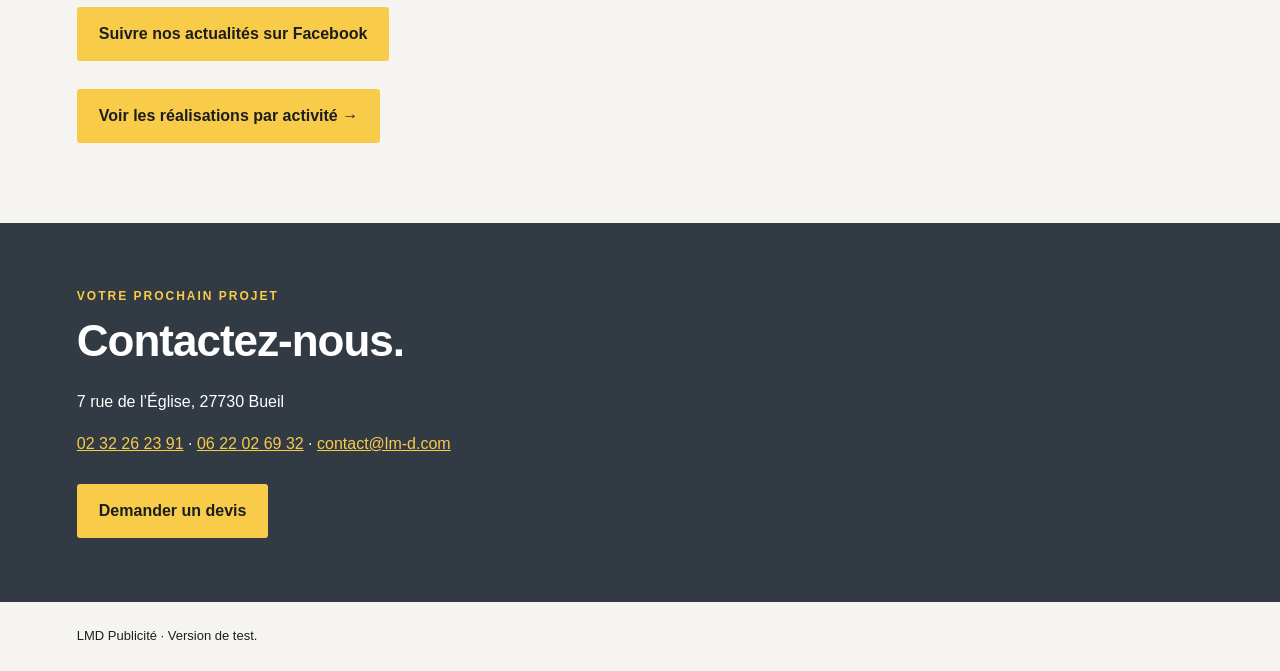
==== commit 2c459d59: "Update index.html" ====
--- a/index.html
+++ b/index.html
@@ -39,5 +39,6 @@
   }
 })();
 </script>
+<script src="agrandir-rubriques.js"></script>
 </body>
-</html>+</html>
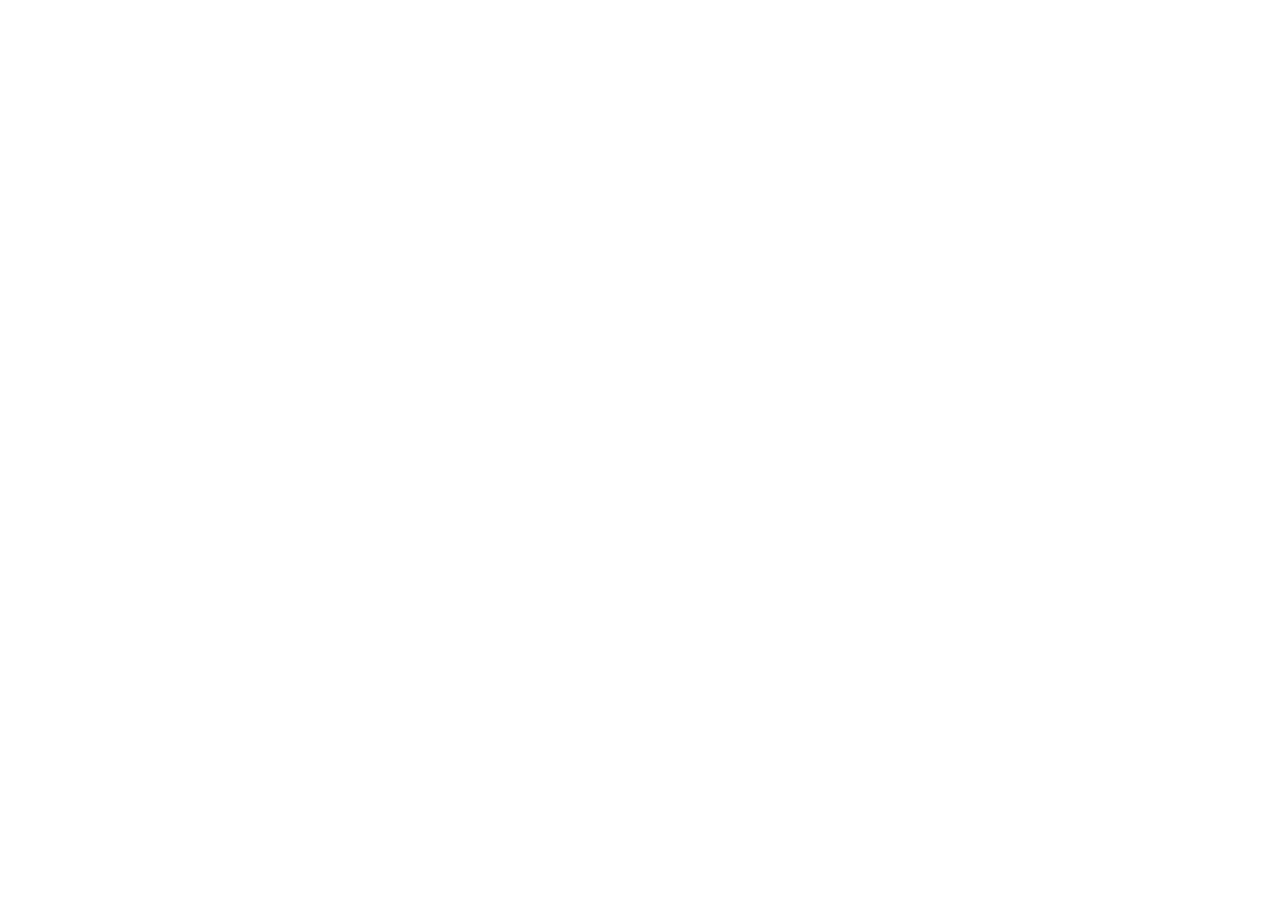
==== commit b2b52586: "Add files via upload" ====
--- a/index.html
+++ b/index.html
@@ -1,44 +1,13 @@
-<!DOCTYPE html>
-<html lang="fr"><head><meta charset="utf-8"/><meta content="width=device-width, initial-scale=1" name="viewport"/><title>LMD Publicité — Enseignes &amp; marquage à Bueil</title><meta content="LMD Publicité à Bueil : enseignes, marquage de véhicules, signalétique, textiles et imprimés." name="description"/><meta content="noindex" name="robots"/><link href="style.css" rel="stylesheet"/><style id="prestations-photos-style">
-/* Photos des six prestations : visibles uniquement si renseignées dans le CMS. */
-#prestations .card .prestation-photo {
-  display: block; width: 100%; height: 180px; object-fit: cover;
-  border-radius: 8px; margin: 12px 0 14px;
-}
-@media (max-width: 600px) {
-  #prestations .card .prestation-photo { height: 200px; }
-}
-</style></head><body><header><a aria-label="LMD Publicité – accueil" class="logo" href="index.html"><svg aria-label="LMD Publicité" role="img" viewbox="24 73 252 104" xmlns="http://www.w3.org/2000/svg"><path d="M 220.5958 85.0983 L 220.5958 127.9207 L 234.4708 127.9207 L 234.4708 127.9315 C 237.3197 127.9054 239.9618 127.6492 242.3959 127.1627 C 244.7620 126.6896 246.9557 125.9849 248.9760 125.0478 C 250.9826 124.1178 252.7563 123.0267 254.2932 121.7789 C 255.8276 120.5328 257.1420 119.1163 258.2325 117.5332 L 258.2382 117.5354 C 259.3338 115.9398 260.1615 114.2421 260.7202 112.4424 C 261.2857 110.6203 261.5771 108.6953 261.5924 106.6671 L 261.5783 106.6671 L 261.5783 106.5050 L 261.5924 106.5050 C 261.5771 104.4912 261.2857 102.5713 260.7208 100.7492 C 260.1607 98.9421 259.3304 97.2346 258.2325 95.6284 C 257.1480 94.0388 255.8305 92.6073 254.2833 91.3368 C 252.7461 90.0742 250.9668 88.9667 248.9479 88.0149 C 246.9351 87.0655 244.7461 86.3506 242.3818 85.8702 C 239.9426 85.3744 237.3052 85.1133 234.4708 85.0875 L 234.4708 85.0983 L 220.5958 85.0983 Z M 236.8417 137.4267 L 208.3640 137.3740 L 208.3640 75.6201 L 234.4708 75.6201 L 234.4992 75.6312 C 238.3948 75.6601 242.0289 76.0093 245.4001 76.6786 C 248.8354 77.3606 252.0476 78.3785 255.0356 79.7323 C 257.9927 81.0689 260.6380 82.6582 262.9667 84.4968 C 265.2956 86.3359 267.2904 88.4089 268.9452 90.7129 C 270.6083 93.0228 271.8615 95.4887 272.7057 98.1096 C 273.5340 100.6818 273.9626 103.4189 273.9932 106.3213 L 274.0073 106.3434 L 274.0073 106.5050 L 273.9932 106.5271 C 273.9022 115.1345 270.1329 122.9933 263.4007 128.6339 C 256.9847 134.0098 247.9377 137.3573 236.8701 137.4267 L 236.8417 137.4267 Z M 184.1766 78.4377 L 184.1766 137.3947 L 171.9451 137.3969 L 171.9451 95.3600 L 147.3140 125.1161 L 147.3140 108.1207 L 173.8837 75.6201 L 184.1766 75.6201 L 184.1766 78.4377 Z M 107.9005 134.5739 L 107.9005 75.6201 L 118.2016 75.6201 L 144.7634 108.1210 L 144.7634 125.3523 L 119.9466 95.3623 L 119.9466 137.3916 L 107.9005 137.3916 L 107.9005 134.5739 Z M 91.9157 137.3916 L 41.6254 137.3916 L 41.6254 127.9321 L 95.4601 127.9284 L 95.5372 137.3916 L 91.9157 137.3916 Z M 26.4654 134.5739 L 26.4654 75.6201 L 38.6972 75.6201 L 38.6972 137.3916 L 26.4654 137.3916 L 26.4654 134.5739 Z" fill="#FFFFFF"></path><path d="M 209.0707 156.2780 L 224.1448 156.2780 L 224.1448 159.2713 L 207.8252 159.2713 L 207.8252 156.2780 L 209.0707 156.2780 Z M 209.0707 163.3603 L 224.1448 163.3603 L 224.1448 166.3517 L 207.8252 166.3517 L 207.8252 163.3603 L 209.0707 163.3603 Z M 209.0707 170.5734 L 224.1448 170.5734 L 224.1448 173.5645 L 207.8252 173.5645 L 207.8252 170.5734 L 209.0707 170.5734 Z M 83.2397 170.5734 L 90.3379 170.5734 L 90.3379 170.5770 C 91.0621 170.5728 91.7110 170.5096 92.2825 170.3888 L 92.2873 170.3888 C 92.8032 170.2797 93.2409 170.1224 93.5986 169.9180 L 93.6034 169.9180 C 93.9231 169.7363 94.1632 169.5217 94.3220 169.2762 C 94.4830 169.0276 94.5677 168.7371 94.5757 168.4071 L 94.5709 168.4071 L 94.5709 168.3629 L 94.5760 168.3629 C 94.5737 168.0551 94.4943 167.7886 94.3393 167.5664 C 94.1856 167.3455 93.9402 167.1485 93.6051 166.9779 C 93.2187 166.7806 92.7326 166.6298 92.1478 166.5263 C 91.4964 166.4110 90.7345 166.3514 89.8628 166.3480 L 89.8628 166.3517 L 80.5456 166.3517 L 80.5456 163.3603 L 89.6939 163.3603 L 89.6939 163.3640 C 90.3206 163.3623 90.8807 163.3053 91.3720 163.1948 L 91.3771 163.1948 C 91.8303 163.0930 92.2272 162.9416 92.5662 162.7429 C 92.8596 162.5709 93.0810 162.3614 93.2284 162.1168 L 93.2284 162.1131 C 93.3874 161.8495 93.4727 161.5354 93.4835 161.1725 L 93.4787 161.1725 L 93.4787 161.1280 L 93.4838 161.1280 C 93.4815 160.8517 93.4140 160.6070 93.2831 160.3958 C 93.1561 160.1906 92.9594 160.0072 92.6949 159.8473 L 92.6901 159.8473 C 92.3973 159.6699 92.0296 159.5327 91.5897 159.4380 C 91.0905 159.3306 90.5049 159.2733 89.8347 159.2677 L 89.8347 159.2713 L 80.5456 159.2713 L 80.5456 156.2780 L 89.8628 156.2780 L 89.8676 156.2816 C 90.4833 156.2839 91.0698 156.3188 91.6254 156.3857 C 92.1974 156.4546 92.7340 156.5572 93.2338 156.6935 C 93.7545 156.8350 94.2256 157.0048 94.6460 157.2023 C 95.0825 157.4076 95.4760 157.6477 95.8258 157.9201 L 95.8306 157.9238 C 96.0885 158.1264 96.3184 158.3453 96.5183 158.5780 C 96.7175 158.8104 96.8873 159.0573 97.0257 159.3181 C 97.1671 159.5789 97.2717 159.8556 97.3423 160.1464 C 97.4083 160.4191 97.4424 160.7096 97.4446 161.0166 L 97.4497 161.0203 L 97.4497 161.0617 L 97.4446 161.0884 C 97.4203 161.7108 97.3003 162.2667 97.0858 162.7548 C 96.8559 163.2767 96.5137 163.7336 96.0605 164.1243 C 95.9026 164.2603 95.7416 164.3882 95.5774 164.5081 C 96.0075 164.7051 96.4097 164.9316 96.7839 165.1870 C 97.3500 165.5739 97.7814 166.0405 98.0768 166.5861 C 98.3582 167.1052 98.5105 167.6894 98.5334 168.3363 L 98.5385 168.3629 L 98.5385 168.4071 L 98.5334 168.4224 C 98.5161 169.2158 98.3064 169.9316 97.9050 170.5694 C 97.4948 171.2202 96.8987 171.7764 96.1183 172.2379 C 95.3685 172.6806 94.4938 173.0131 93.4971 173.2345 C 92.5498 173.4446 91.4783 173.5540 90.2869 173.5608 L 90.2820 173.5645 L 80.5456 173.5645 L 80.5456 170.5734 L 83.2397 170.5734 Z M 172.6651 173.5645 L 169.9713 173.5645 L 169.9713 156.2780 L 173.9106 156.2780 L 173.9106 173.5645 L 172.6651 173.5645 Z M 132.9942 173.5645 L 130.3004 173.5645 L 130.3004 156.2780 L 134.2397 156.2780 L 134.2397 173.5645 L 132.9942 173.5645 Z M 106.7085 172.5930 L 106.7085 156.2780 L 110.6481 156.2780 L 110.6481 170.5734 L 122.1304 170.5734 L 122.1304 173.5645 L 106.7085 173.5645 L 106.7085 172.5930 Z M 31.5264 164.8505 L 36.8921 164.8505 L 36.8921 164.8542 C 37.6826 164.8474 38.3933 164.7703 39.0214 164.6232 C 39.6028 164.4874 40.1068 164.2884 40.5306 164.0279 C 40.9317 163.7821 41.2302 163.5004 41.4249 163.1837 C 41.6251 162.8580 41.7319 162.4793 41.7455 162.0490 L 41.7410 162.0490 L 41.7410 162.0048 L 41.7458 162.0048 C 41.7328 161.5433 41.6256 161.1428 41.4249 160.8052 C 41.2384 160.4911 40.9626 160.2272 40.5992 160.0146 C 40.1916 159.7759 39.7032 159.5942 39.1351 159.4698 C 38.5254 159.3363 37.8334 159.2685 37.0607 159.2677 L 37.0607 159.2713 L 28.8323 159.2713 L 28.8323 156.2780 L 37.1701 156.2780 L 37.1750 156.2816 C 38.3961 156.2867 39.4974 156.4058 40.4762 156.6357 L 40.4810 156.6357 C 41.5037 156.8766 42.4077 157.2400 43.1906 157.7253 C 43.9985 158.2265 44.6134 158.8371 45.0329 159.5554 C 45.4405 160.2530 45.6548 161.0430 45.6755 161.9254 L 45.6806 161.9407 L 45.6806 161.9852 L 45.6755 161.9966 C 45.6647 162.6304 45.5528 163.2155 45.3407 163.7495 C 45.1182 164.3102 44.7919 164.8153 44.3622 165.2635 C 43.9515 165.6927 43.4642 166.0742 42.9012 166.4073 C 42.3541 166.7313 41.7419 167.0011 41.0666 167.2160 C 40.4113 167.4246 39.7281 167.5811 39.0192 167.6843 C 38.3185 167.7872 37.5800 167.8391 36.8070 167.8405 L 36.8070 167.8442 L 32.7719 167.8442 L 32.7719 173.5645 L 28.8323 173.5645 L 28.8323 164.8505 L 31.5264 164.8505 Z M 188.8985 172.5930 L 188.8985 159.2713 L 182.0809 159.2713 L 182.0809 156.2780 L 199.6546 156.2780 L 199.6546 159.2713 L 192.8370 159.2713 L 192.8370 173.5645 L 188.8985 173.5645 L 188.8985 172.5930 Z M 66.8112 173.0633 C 65.7113 173.3904 64.4791 173.5565 63.1168 173.5608 L 63.1071 173.5608 C 61.7618 173.5568 60.5387 173.3924 59.4405 173.0693 C 58.3092 172.7359 57.3174 172.2410 56.4664 171.5845 L 56.4687 171.5825 C 55.6041 170.9152 54.9524 170.1014 54.5153 169.1436 C 54.0981 168.2291 53.8778 167.1760 53.8557 165.9858 L 53.8506 165.9744 L 53.8506 156.0350 L 57.7902 156.0350 L 57.7902 165.8636 L 57.7851 165.8636 C 57.7922 166.6647 57.9243 167.3708 58.1794 167.9805 C 58.4172 168.5483 58.7648 169.0271 59.2209 169.4151 L 59.2209 169.4191 C 59.6645 169.7967 60.2048 170.0835 60.8400 170.2786 C 61.5127 170.4852 62.2902 170.5915 63.1712 170.5966 C 64.0165 170.5952 64.7657 170.4982 65.4174 170.3052 C 66.0362 170.1201 66.5694 169.8471 67.0153 169.4860 C 67.4603 169.1263 67.8019 168.6659 68.0377 168.1066 C 68.2937 167.5006 68.4269 166.7894 68.4374 165.9744 L 68.4323 165.9744 L 68.4323 156.0350 L 72.3756 156.0350 L 72.3756 165.8415 L 72.3705 165.8528 C 72.3501 167.0609 72.1318 168.1336 71.7171 169.0696 C 71.2834 170.0492 70.6394 170.8761 69.7881 171.5488 L 69.7830 171.5527 C 68.9321 172.2231 67.9411 172.7268 66.8112 173.0633 Z M 159.1072 159.2713 L 154.0477 159.2713 L 154.0477 159.2677 C 153.2373 159.2736 152.4838 159.3425 151.7899 159.4732 C 151.1192 159.5996 150.4993 159.7881 149.9318 160.0373 C 149.3620 160.2870 148.8620 160.5770 148.4331 160.9061 C 148.0045 161.2346 147.6383 161.6074 147.3355 162.0235 C 147.0334 162.4379 146.8035 162.8841 146.6476 163.3606 C 146.4880 163.8473 146.4060 164.3536 146.4038 164.8769 L 146.4089 164.8769 L 146.4089 164.9211 L 146.4038 164.9211 C 146.4060 165.4418 146.4880 165.9466 146.6473 166.4339 C 146.8029 166.9093 147.0345 167.3594 147.3403 167.7835 L 147.3367 167.7852 C 147.6366 168.1988 148.0039 168.5749 148.4379 168.9111 C 148.8662 169.2433 149.3683 169.5381 149.9417 169.7941 C 150.5058 170.0461 151.1237 170.2366 151.7930 170.3653 C 152.4900 170.4991 153.2426 170.5700 154.0477 170.5770 L 154.0477 170.5734 L 161.8013 170.5734 L 161.8013 173.5645 L 154.0477 173.5645 L 154.0429 173.5608 C 152.9175 173.5540 151.8554 173.4568 150.8607 173.2702 C 149.8445 173.0800 148.8997 172.7980 148.0303 172.4266 L 148.0255 172.4266 C 147.1555 172.0545 146.3769 171.6128 145.6911 171.1015 C 144.9998 170.5864 144.4071 170.0044 143.9150 169.3573 C 143.4231 168.7101 143.0501 168.0159 142.7978 167.2764 C 142.5515 166.5538 142.4234 165.7854 142.4149 164.9729 L 142.4098 164.9653 L 142.4098 164.9211 L 142.4149 164.9134 C 142.4234 164.1019 142.5512 163.3325 142.7978 162.6083 C 143.0484 161.8727 143.4214 161.1768 143.9150 160.5234 C 144.4093 159.8686 145.0003 159.2830 145.6863 158.7676 C 146.3686 158.2548 147.1473 157.8089 148.0207 157.4317 L 148.0255 157.4317 C 148.9025 157.0529 149.8462 156.7675 150.8533 156.5767 C 151.8471 156.3882 152.9101 156.2896 154.0380 156.2816 L 154.0477 156.2780 L 161.8013 156.2780 L 161.8013 159.2713 L 159.1072 159.2713 Z" fill="#FFFFFF"></path><path d="M 224.1448 165.7961 L 224.1448 165.8321 L 224.1448 166.3517 L 223.1736 166.3517 L 223.0985 166.3517 L 224.1448 165.7961 Z M 215.1496 170.5734 L 215.2840 170.5734 L 224.1448 170.5734 L 224.1448 173.5645 L 209.6940 173.5645 L 209.5174 173.5645 L 215.1496 170.5734 Z" fill="#F8CC49"></path></svg></a><nav><a href="index.html#prestations">Prestations</a><a href="realisations.html">Réalisations</a><a href="contact.html">Contact / Devis</a></nav></header><main><div class="hero"><div><div class="eyebrow">Communication visuelle · Bueil, Eure</div><h1>Votre image.<br/>Notre savoir-faire.</h1><p>Enseignes, marquage de véhicules et publicité sur tous supports. De la création graphique à la pose.</p><a class="btn" href="contact.html">Parlons de votre projet ›</a></div><img alt="Enseigne du musée du cinéma de Bueil" src="https://lmd27730.e-monsite.com/medias/album/img-20180606-194946.jpg?v=1"/></div><section id="prestations"><div class="eyebrow">Nos métiers</div><h2>Des solutions pour être visible.</h2><div class="cards"><div class="card" data-prestation="enseignes"><span>01</span><b>Enseignes &amp; totems</b><p>Enseignes lumineuses, lettres découpées et signalétique extérieure.</p><a href="enseignes.html">Découvrir →</a></div><div class="card" data-prestation="vehicules"><span>02</span><b>Marquage de véhicules</b><p>Lettrage adhésif et décoration de véhicules professionnels.</p><a href="vehicules.html">Découvrir →</a></div><div class="card" data-prestation="signaletique"><span>03</span><b>Signalétique &amp; adhésifs</b><p>Panneaux, vitrophanie et communication sur mesure.</p><a href="signaletique.html">Découvrir →</a></div><div class="card" data-prestation="textiles"><span>04</span><b>Textiles</b><p>Personnalisation de vêtements et supports textiles.</p><a href="textiles.html">Découvrir →</a></div><div class="card" data-prestation="imprimerie"><span>05</span><b>Imprimerie</b><p>Cartes de visite, flyers et supports imprimés.</p><a href="imprimerie.html">Découvrir →</a></div><div class="card" data-prestation="objets"><span>06</span><b>Objets publicitaires</b><p>Des supports adaptés à votre identité visuelle.</p><a href="objets.html">Découvrir →</a></div></div></section><section id="realisations"><div class="eyebrow">Portfolio</div><h2>Nos réalisations.</h2><div class="gallery"><figure><img alt="Marquage véhicule A+ Glass" loading="lazy" src="https://lmd27730.e-monsite.com/medias/album/img-4095.jpg?v=1"/><figcaption>Marquage de véhicule — A+ Glass</figcaption></figure><figure><img alt="Lettres sur toiture du musée du cinéma" loading="lazy" src="https://lmd27730.e-monsite.com/medias/album/img-20180606-194946.jpg?v=1"/><figcaption>Enseigne — Musée du cinéma</figcaption></figure></div><p class="note">Sélection provisoire issue des archives du site actuel.</p><a class="btn" href="https://www.facebook.com/LMDPUBLICITE/">Suivre nos actualités sur Facebook</a><p><a class="btn" href="realisations.html">Voir les réalisations par activité →</a></p></section><section class="contact" id="contact"><div class="eyebrow">Votre prochain projet</div><h2>Contactez-nous.</h2><p>7 rue de l’Église, 27730 Bueil</p><p><a href="tel:+33232262391">02 32 26 23 91</a> · <a href="tel:+33622026932">06 22 02 69 32</a> · <a href="mailto:contact@lm-d.com">contact@lm-d.com</a></p><a class="btn" href="contact.html" style="color:#1C1D20">Demander un devis</a></section></main><footer>LMD Publicité · Version de test.</footer><script src="galerie.js"></script><script src="galerie.js"></script>
-<script src="contenu.js"></script>
-<script id="prestations-photos-script">
-/* Charge les visuels sélectionnés dans Admin > Page d'accueil > Prestations.
-   Indépendant de contenu.js : ne remplace pas le rendu des textes existants. */
-(async function () {
-  try {
-    const response = await fetch('/contenu/accueil.json', { cache: 'no-store' });
-    if (!response.ok) throw new Error('Impossible de charger accueil.json');
-    const data = await response.json();
-    const prestations = data && data.prestations ? data.prestations : {};
-    document.querySelectorAll('#prestations .card[data-prestation]').forEach(function (card) {
-      const item = prestations[card.dataset.prestation];
-      if (!item || typeof item.image !== 'string' || !item.image.trim()) return;
-      // Les images sont saisies par l'administrateur via Decap CMS.
-      const image = document.createElement('img');
-      image.className = 'prestation-photo';
-      image.src = item.image.trim();
-      image.alt = item.titre ? 'Photo : ' + item.titre : 'Photo de prestation';
-      image.loading = 'lazy';
-      image.decoding = 'async';
-      image.onerror = function () { image.remove(); };
-      const numero = card.querySelector('span');
-      if (numero) numero.insertAdjacentElement('afterend', image);
-      else card.prepend(image);
-    });
-  } catch (error) {
-    console.warn('Photos des prestations non chargées :', error);
-  }
-})();
-</script>
-<script src="agrandir-rubriques.js"></script>
+<!doctype html>
+<html lang="fr">
+<head>
+  <meta charset="utf-8">
+  <meta name="viewport" content="width=device-width, initial-scale=1">
+  <meta name="robots" content="noindex,nofollow">
+  <title>Administration LMD Publicité</title>
+</head>
+<body>
+  <script src="https://cdn.jsdelivr.net/npm/decap-cms@3/dist/decap-cms.js"></script>
+  <script src="/admin/phototheque-preview.js"></script>
 </body>
 </html>
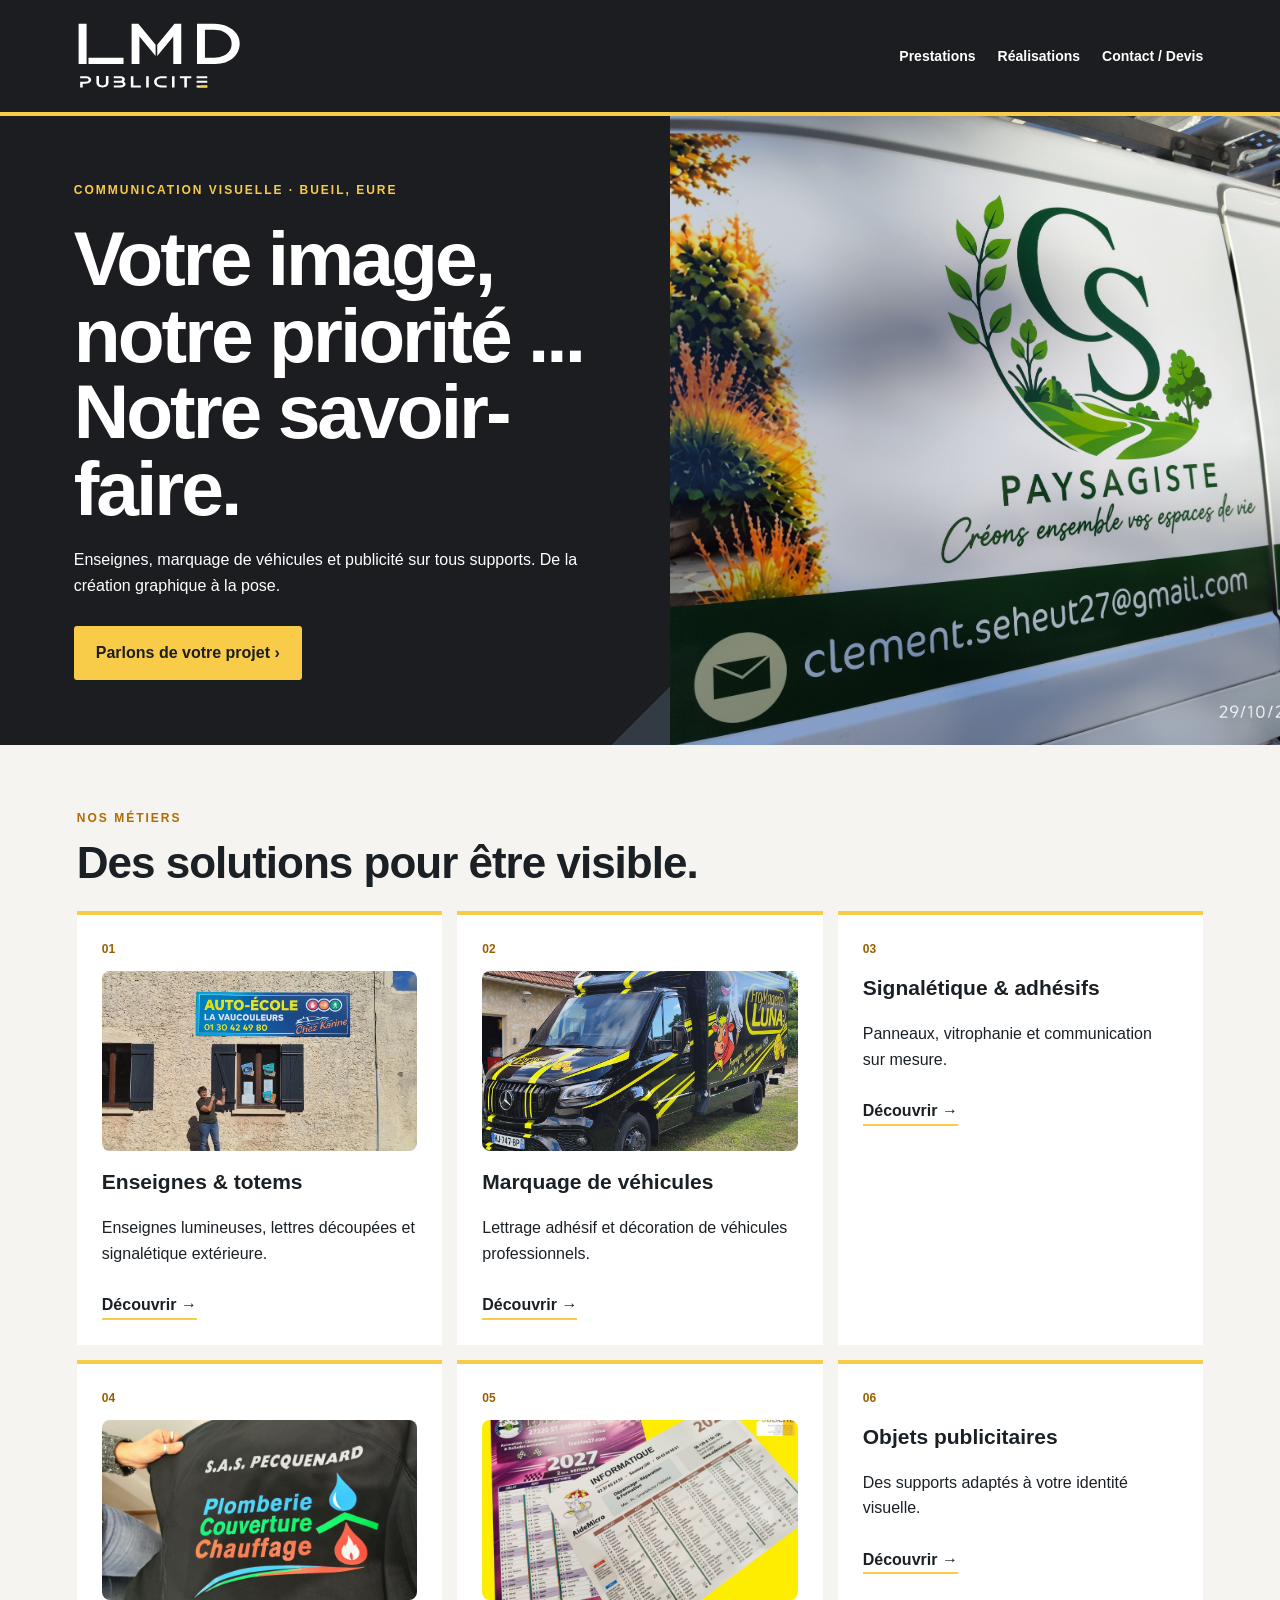
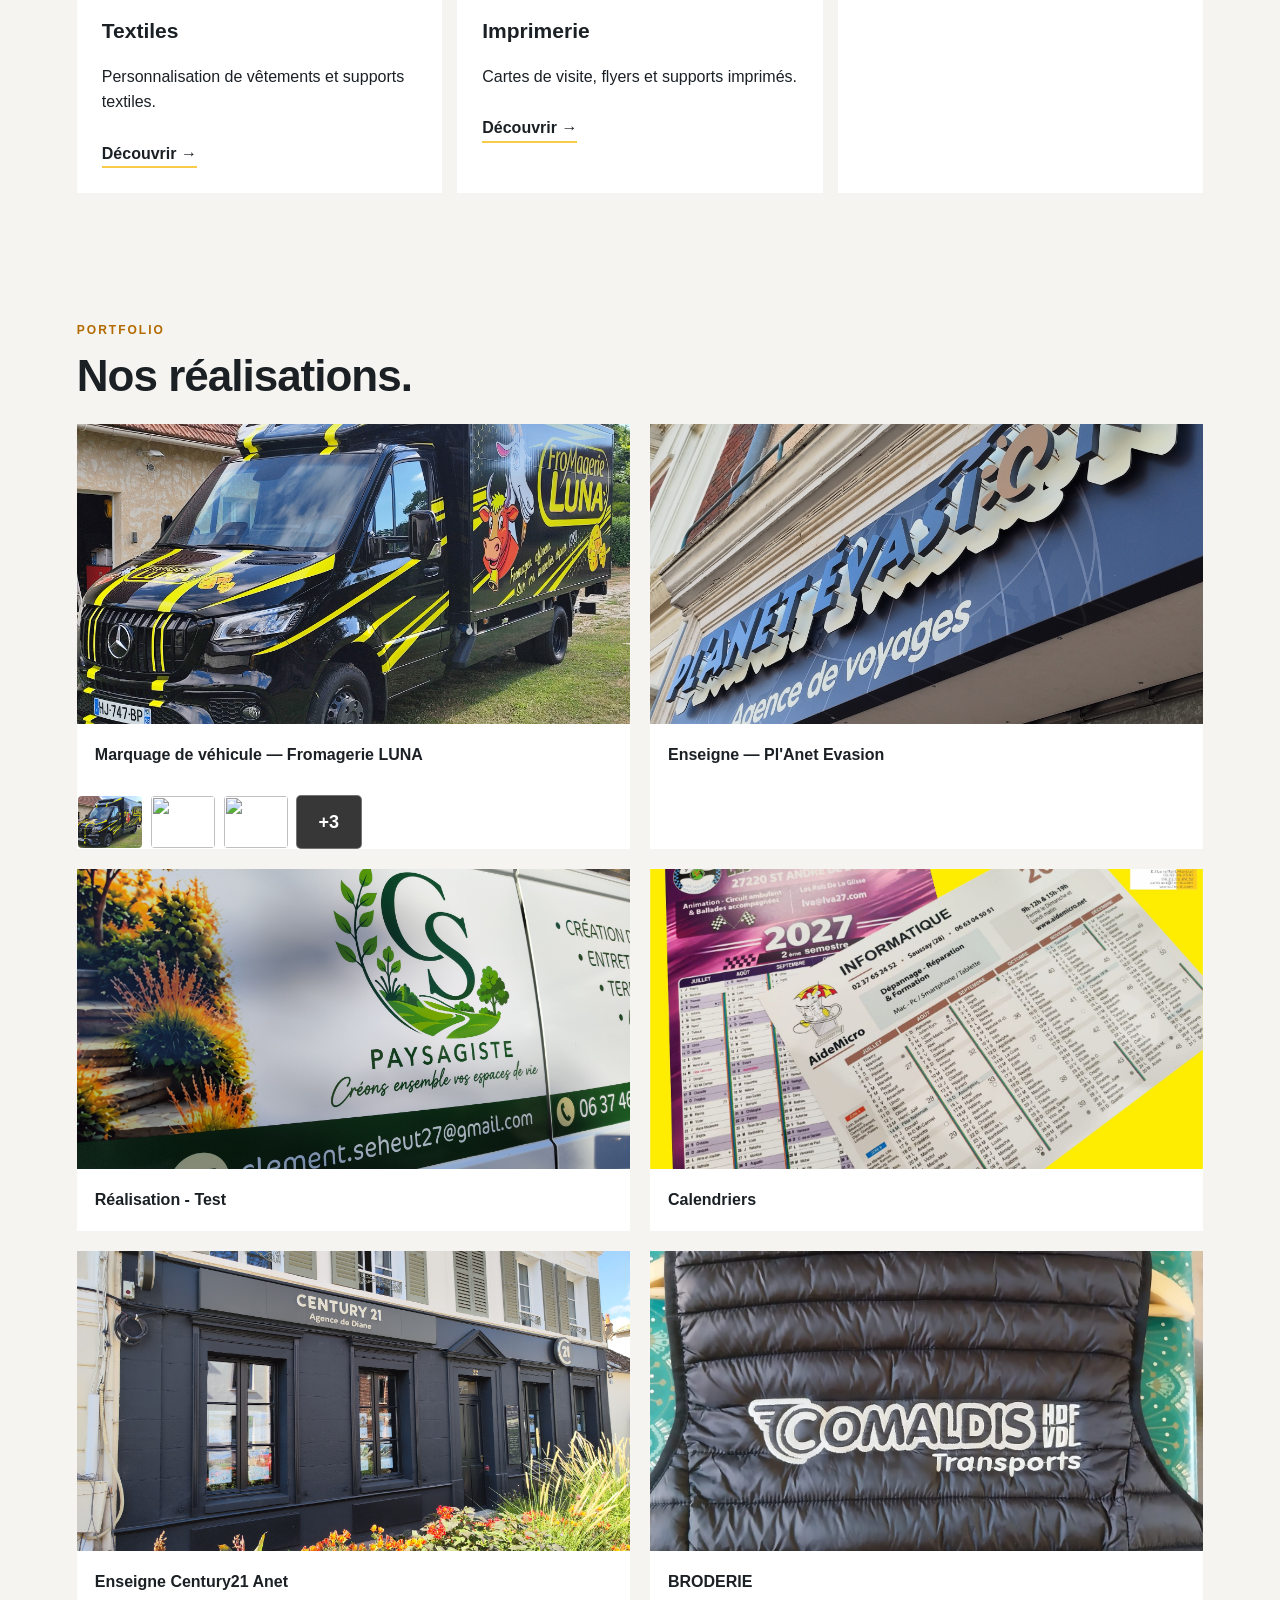
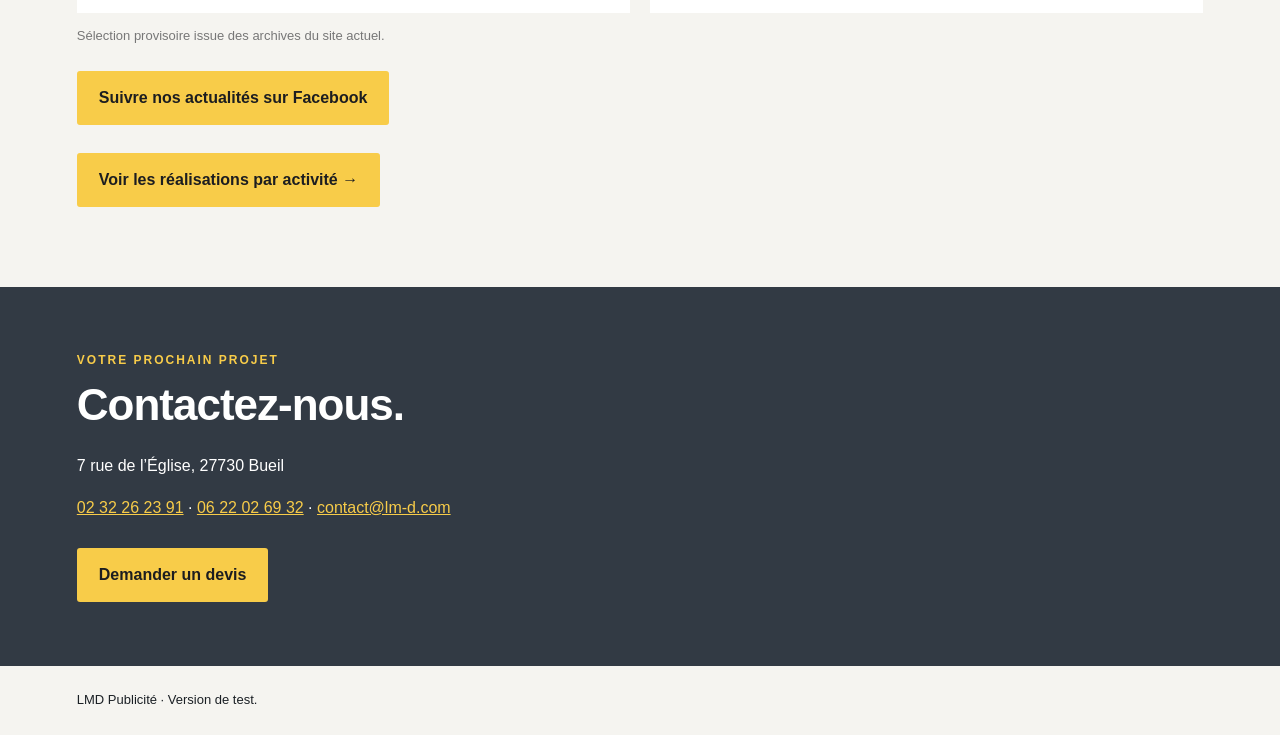
==== commit 316aafc0: "Add files via upload" ====
--- a/index.html
+++ b/index.html
@@ -1,13 +1,44 @@
-<!doctype html>
-<html lang="fr">
-<head>
-  <meta charset="utf-8">
-  <meta name="viewport" content="width=device-width, initial-scale=1">
-  <meta name="robots" content="noindex,nofollow">
-  <title>Administration LMD Publicité</title>
-</head>
-<body>
-  <script src="https://cdn.jsdelivr.net/npm/decap-cms@3/dist/decap-cms.js"></script>
-  <script src="/admin/phototheque-preview.js"></script>
+<!DOCTYPE html>
+<html lang="fr"><head><meta charset="utf-8"/><meta content="width=device-width, initial-scale=1" name="viewport"/><title>LMD Publicité — Enseignes &amp; marquage à Bueil</title><meta content="LMD Publicité à Bueil : enseignes, marquage de véhicules, signalétique, textiles et imprimés." name="description"/><meta content="noindex" name="robots"/><link href="style.css" rel="stylesheet"/><style id="prestations-photos-style">
+/* Photos des six prestations : visibles uniquement si renseignées dans le CMS. */
+#prestations .card .prestation-photo {
+  display: block; width: 100%; height: 180px; object-fit: cover;
+  border-radius: 8px; margin: 12px 0 14px;
+}
+@media (max-width: 600px) {
+  #prestations .card .prestation-photo { height: 200px; }
+}
+</style></head><body><header><a aria-label="LMD Publicité – accueil" class="logo" href="index.html"><svg aria-label="LMD Publicité" role="img" viewbox="24 73 252 104" xmlns="http://www.w3.org/2000/svg"><path d="M 220.5958 85.0983 L 220.5958 127.9207 L 234.4708 127.9207 L 234.4708 127.9315 C 237.3197 127.9054 239.9618 127.6492 242.3959 127.1627 C 244.7620 126.6896 246.9557 125.9849 248.9760 125.0478 C 250.9826 124.1178 252.7563 123.0267 254.2932 121.7789 C 255.8276 120.5328 257.1420 119.1163 258.2325 117.5332 L 258.2382 117.5354 C 259.3338 115.9398 260.1615 114.2421 260.7202 112.4424 C 261.2857 110.6203 261.5771 108.6953 261.5924 106.6671 L 261.5783 106.6671 L 261.5783 106.5050 L 261.5924 106.5050 C 261.5771 104.4912 261.2857 102.5713 260.7208 100.7492 C 260.1607 98.9421 259.3304 97.2346 258.2325 95.6284 C 257.1480 94.0388 255.8305 92.6073 254.2833 91.3368 C 252.7461 90.0742 250.9668 88.9667 248.9479 88.0149 C 246.9351 87.0655 244.7461 86.3506 242.3818 85.8702 C 239.9426 85.3744 237.3052 85.1133 234.4708 85.0875 L 234.4708 85.0983 L 220.5958 85.0983 Z M 236.8417 137.4267 L 208.3640 137.3740 L 208.3640 75.6201 L 234.4708 75.6201 L 234.4992 75.6312 C 238.3948 75.6601 242.0289 76.0093 245.4001 76.6786 C 248.8354 77.3606 252.0476 78.3785 255.0356 79.7323 C 257.9927 81.0689 260.6380 82.6582 262.9667 84.4968 C 265.2956 86.3359 267.2904 88.4089 268.9452 90.7129 C 270.6083 93.0228 271.8615 95.4887 272.7057 98.1096 C 273.5340 100.6818 273.9626 103.4189 273.9932 106.3213 L 274.0073 106.3434 L 274.0073 106.5050 L 273.9932 106.5271 C 273.9022 115.1345 270.1329 122.9933 263.4007 128.6339 C 256.9847 134.0098 247.9377 137.3573 236.8701 137.4267 L 236.8417 137.4267 Z M 184.1766 78.4377 L 184.1766 137.3947 L 171.9451 137.3969 L 171.9451 95.3600 L 147.3140 125.1161 L 147.3140 108.1207 L 173.8837 75.6201 L 184.1766 75.6201 L 184.1766 78.4377 Z M 107.9005 134.5739 L 107.9005 75.6201 L 118.2016 75.6201 L 144.7634 108.1210 L 144.7634 125.3523 L 119.9466 95.3623 L 119.9466 137.3916 L 107.9005 137.3916 L 107.9005 134.5739 Z M 91.9157 137.3916 L 41.6254 137.3916 L 41.6254 127.9321 L 95.4601 127.9284 L 95.5372 137.3916 L 91.9157 137.3916 Z M 26.4654 134.5739 L 26.4654 75.6201 L 38.6972 75.6201 L 38.6972 137.3916 L 26.4654 137.3916 L 26.4654 134.5739 Z" fill="#FFFFFF"></path><path d="M 209.0707 156.2780 L 224.1448 156.2780 L 224.1448 159.2713 L 207.8252 159.2713 L 207.8252 156.2780 L 209.0707 156.2780 Z M 209.0707 163.3603 L 224.1448 163.3603 L 224.1448 166.3517 L 207.8252 166.3517 L 207.8252 163.3603 L 209.0707 163.3603 Z M 209.0707 170.5734 L 224.1448 170.5734 L 224.1448 173.5645 L 207.8252 173.5645 L 207.8252 170.5734 L 209.0707 170.5734 Z M 83.2397 170.5734 L 90.3379 170.5734 L 90.3379 170.5770 C 91.0621 170.5728 91.7110 170.5096 92.2825 170.3888 L 92.2873 170.3888 C 92.8032 170.2797 93.2409 170.1224 93.5986 169.9180 L 93.6034 169.9180 C 93.9231 169.7363 94.1632 169.5217 94.3220 169.2762 C 94.4830 169.0276 94.5677 168.7371 94.5757 168.4071 L 94.5709 168.4071 L 94.5709 168.3629 L 94.5760 168.3629 C 94.5737 168.0551 94.4943 167.7886 94.3393 167.5664 C 94.1856 167.3455 93.9402 167.1485 93.6051 166.9779 C 93.2187 166.7806 92.7326 166.6298 92.1478 166.5263 C 91.4964 166.4110 90.7345 166.3514 89.8628 166.3480 L 89.8628 166.3517 L 80.5456 166.3517 L 80.5456 163.3603 L 89.6939 163.3603 L 89.6939 163.3640 C 90.3206 163.3623 90.8807 163.3053 91.3720 163.1948 L 91.3771 163.1948 C 91.8303 163.0930 92.2272 162.9416 92.5662 162.7429 C 92.8596 162.5709 93.0810 162.3614 93.2284 162.1168 L 93.2284 162.1131 C 93.3874 161.8495 93.4727 161.5354 93.4835 161.1725 L 93.4787 161.1725 L 93.4787 161.1280 L 93.4838 161.1280 C 93.4815 160.8517 93.4140 160.6070 93.2831 160.3958 C 93.1561 160.1906 92.9594 160.0072 92.6949 159.8473 L 92.6901 159.8473 C 92.3973 159.6699 92.0296 159.5327 91.5897 159.4380 C 91.0905 159.3306 90.5049 159.2733 89.8347 159.2677 L 89.8347 159.2713 L 80.5456 159.2713 L 80.5456 156.2780 L 89.8628 156.2780 L 89.8676 156.2816 C 90.4833 156.2839 91.0698 156.3188 91.6254 156.3857 C 92.1974 156.4546 92.7340 156.5572 93.2338 156.6935 C 93.7545 156.8350 94.2256 157.0048 94.6460 157.2023 C 95.0825 157.4076 95.4760 157.6477 95.8258 157.9201 L 95.8306 157.9238 C 96.0885 158.1264 96.3184 158.3453 96.5183 158.5780 C 96.7175 158.8104 96.8873 159.0573 97.0257 159.3181 C 97.1671 159.5789 97.2717 159.8556 97.3423 160.1464 C 97.4083 160.4191 97.4424 160.7096 97.4446 161.0166 L 97.4497 161.0203 L 97.4497 161.0617 L 97.4446 161.0884 C 97.4203 161.7108 97.3003 162.2667 97.0858 162.7548 C 96.8559 163.2767 96.5137 163.7336 96.0605 164.1243 C 95.9026 164.2603 95.7416 164.3882 95.5774 164.5081 C 96.0075 164.7051 96.4097 164.9316 96.7839 165.1870 C 97.3500 165.5739 97.7814 166.0405 98.0768 166.5861 C 98.3582 167.1052 98.5105 167.6894 98.5334 168.3363 L 98.5385 168.3629 L 98.5385 168.4071 L 98.5334 168.4224 C 98.5161 169.2158 98.3064 169.9316 97.9050 170.5694 C 97.4948 171.2202 96.8987 171.7764 96.1183 172.2379 C 95.3685 172.6806 94.4938 173.0131 93.4971 173.2345 C 92.5498 173.4446 91.4783 173.5540 90.2869 173.5608 L 90.2820 173.5645 L 80.5456 173.5645 L 80.5456 170.5734 L 83.2397 170.5734 Z M 172.6651 173.5645 L 169.9713 173.5645 L 169.9713 156.2780 L 173.9106 156.2780 L 173.9106 173.5645 L 172.6651 173.5645 Z M 132.9942 173.5645 L 130.3004 173.5645 L 130.3004 156.2780 L 134.2397 156.2780 L 134.2397 173.5645 L 132.9942 173.5645 Z M 106.7085 172.5930 L 106.7085 156.2780 L 110.6481 156.2780 L 110.6481 170.5734 L 122.1304 170.5734 L 122.1304 173.5645 L 106.7085 173.5645 L 106.7085 172.5930 Z M 31.5264 164.8505 L 36.8921 164.8505 L 36.8921 164.8542 C 37.6826 164.8474 38.3933 164.7703 39.0214 164.6232 C 39.6028 164.4874 40.1068 164.2884 40.5306 164.0279 C 40.9317 163.7821 41.2302 163.5004 41.4249 163.1837 C 41.6251 162.8580 41.7319 162.4793 41.7455 162.0490 L 41.7410 162.0490 L 41.7410 162.0048 L 41.7458 162.0048 C 41.7328 161.5433 41.6256 161.1428 41.4249 160.8052 C 41.2384 160.4911 40.9626 160.2272 40.5992 160.0146 C 40.1916 159.7759 39.7032 159.5942 39.1351 159.4698 C 38.5254 159.3363 37.8334 159.2685 37.0607 159.2677 L 37.0607 159.2713 L 28.8323 159.2713 L 28.8323 156.2780 L 37.1701 156.2780 L 37.1750 156.2816 C 38.3961 156.2867 39.4974 156.4058 40.4762 156.6357 L 40.4810 156.6357 C 41.5037 156.8766 42.4077 157.2400 43.1906 157.7253 C 43.9985 158.2265 44.6134 158.8371 45.0329 159.5554 C 45.4405 160.2530 45.6548 161.0430 45.6755 161.9254 L 45.6806 161.9407 L 45.6806 161.9852 L 45.6755 161.9966 C 45.6647 162.6304 45.5528 163.2155 45.3407 163.7495 C 45.1182 164.3102 44.7919 164.8153 44.3622 165.2635 C 43.9515 165.6927 43.4642 166.0742 42.9012 166.4073 C 42.3541 166.7313 41.7419 167.0011 41.0666 167.2160 C 40.4113 167.4246 39.7281 167.5811 39.0192 167.6843 C 38.3185 167.7872 37.5800 167.8391 36.8070 167.8405 L 36.8070 167.8442 L 32.7719 167.8442 L 32.7719 173.5645 L 28.8323 173.5645 L 28.8323 164.8505 L 31.5264 164.8505 Z M 188.8985 172.5930 L 188.8985 159.2713 L 182.0809 159.2713 L 182.0809 156.2780 L 199.6546 156.2780 L 199.6546 159.2713 L 192.8370 159.2713 L 192.8370 173.5645 L 188.8985 173.5645 L 188.8985 172.5930 Z M 66.8112 173.0633 C 65.7113 173.3904 64.4791 173.5565 63.1168 173.5608 L 63.1071 173.5608 C 61.7618 173.5568 60.5387 173.3924 59.4405 173.0693 C 58.3092 172.7359 57.3174 172.2410 56.4664 171.5845 L 56.4687 171.5825 C 55.6041 170.9152 54.9524 170.1014 54.5153 169.1436 C 54.0981 168.2291 53.8778 167.1760 53.8557 165.9858 L 53.8506 165.9744 L 53.8506 156.0350 L 57.7902 156.0350 L 57.7902 165.8636 L 57.7851 165.8636 C 57.7922 166.6647 57.9243 167.3708 58.1794 167.9805 C 58.4172 168.5483 58.7648 169.0271 59.2209 169.4151 L 59.2209 169.4191 C 59.6645 169.7967 60.2048 170.0835 60.8400 170.2786 C 61.5127 170.4852 62.2902 170.5915 63.1712 170.5966 C 64.0165 170.5952 64.7657 170.4982 65.4174 170.3052 C 66.0362 170.1201 66.5694 169.8471 67.0153 169.4860 C 67.4603 169.1263 67.8019 168.6659 68.0377 168.1066 C 68.2937 167.5006 68.4269 166.7894 68.4374 165.9744 L 68.4323 165.9744 L 68.4323 156.0350 L 72.3756 156.0350 L 72.3756 165.8415 L 72.3705 165.8528 C 72.3501 167.0609 72.1318 168.1336 71.7171 169.0696 C 71.2834 170.0492 70.6394 170.8761 69.7881 171.5488 L 69.7830 171.5527 C 68.9321 172.2231 67.9411 172.7268 66.8112 173.0633 Z M 159.1072 159.2713 L 154.0477 159.2713 L 154.0477 159.2677 C 153.2373 159.2736 152.4838 159.3425 151.7899 159.4732 C 151.1192 159.5996 150.4993 159.7881 149.9318 160.0373 C 149.3620 160.2870 148.8620 160.5770 148.4331 160.9061 C 148.0045 161.2346 147.6383 161.6074 147.3355 162.0235 C 147.0334 162.4379 146.8035 162.8841 146.6476 163.3606 C 146.4880 163.8473 146.4060 164.3536 146.4038 164.8769 L 146.4089 164.8769 L 146.4089 164.9211 L 146.4038 164.9211 C 146.4060 165.4418 146.4880 165.9466 146.6473 166.4339 C 146.8029 166.9093 147.0345 167.3594 147.3403 167.7835 L 147.3367 167.7852 C 147.6366 168.1988 148.0039 168.5749 148.4379 168.9111 C 148.8662 169.2433 149.3683 169.5381 149.9417 169.7941 C 150.5058 170.0461 151.1237 170.2366 151.7930 170.3653 C 152.4900 170.4991 153.2426 170.5700 154.0477 170.5770 L 154.0477 170.5734 L 161.8013 170.5734 L 161.8013 173.5645 L 154.0477 173.5645 L 154.0429 173.5608 C 152.9175 173.5540 151.8554 173.4568 150.8607 173.2702 C 149.8445 173.0800 148.8997 172.7980 148.0303 172.4266 L 148.0255 172.4266 C 147.1555 172.0545 146.3769 171.6128 145.6911 171.1015 C 144.9998 170.5864 144.4071 170.0044 143.9150 169.3573 C 143.4231 168.7101 143.0501 168.0159 142.7978 167.2764 C 142.5515 166.5538 142.4234 165.7854 142.4149 164.9729 L 142.4098 164.9653 L 142.4098 164.9211 L 142.4149 164.9134 C 142.4234 164.1019 142.5512 163.3325 142.7978 162.6083 C 143.0484 161.8727 143.4214 161.1768 143.9150 160.5234 C 144.4093 159.8686 145.0003 159.2830 145.6863 158.7676 C 146.3686 158.2548 147.1473 157.8089 148.0207 157.4317 L 148.0255 157.4317 C 148.9025 157.0529 149.8462 156.7675 150.8533 156.5767 C 151.8471 156.3882 152.9101 156.2896 154.0380 156.2816 L 154.0477 156.2780 L 161.8013 156.2780 L 161.8013 159.2713 L 159.1072 159.2713 Z" fill="#FFFFFF"></path><path d="M 224.1448 165.7961 L 224.1448 165.8321 L 224.1448 166.3517 L 223.1736 166.3517 L 223.0985 166.3517 L 224.1448 165.7961 Z M 215.1496 170.5734 L 215.2840 170.5734 L 224.1448 170.5734 L 224.1448 173.5645 L 209.6940 173.5645 L 209.5174 173.5645 L 215.1496 170.5734 Z" fill="#F8CC49"></path></svg></a><nav><a href="index.html#prestations">Prestations</a><a href="realisations.html">Réalisations</a><a href="contact.html">Contact / Devis</a></nav></header><main><div class="hero"><div><div class="eyebrow">Communication visuelle · Bueil, Eure</div><h1>Votre image.<br/>Notre savoir-faire.</h1><p>Enseignes, marquage de véhicules et publicité sur tous supports. De la création graphique à la pose.</p><a class="btn" href="contact.html">Parlons de votre projet ›</a></div><img alt="Enseigne du musée du cinéma de Bueil" src="https://lmd27730.e-monsite.com/medias/album/img-20180606-194946.jpg?v=1"/></div><section id="prestations"><div class="eyebrow">Nos métiers</div><h2>Des solutions pour être visible.</h2><div class="cards"><div class="card" data-prestation="enseignes"><span>01</span><b>Enseignes &amp; totems</b><p>Enseignes lumineuses, lettres découpées et signalétique extérieure.</p><a href="enseignes.html">Découvrir →</a></div><div class="card" data-prestation="vehicules"><span>02</span><b>Marquage de véhicules</b><p>Lettrage adhésif et décoration de véhicules professionnels.</p><a href="vehicules.html">Découvrir →</a></div><div class="card" data-prestation="signaletique"><span>03</span><b>Signalétique &amp; adhésifs</b><p>Panneaux, vitrophanie et communication sur mesure.</p><a href="signaletique.html">Découvrir →</a></div><div class="card" data-prestation="textiles"><span>04</span><b>Textiles</b><p>Personnalisation de vêtements et supports textiles.</p><a href="textiles.html">Découvrir →</a></div><div class="card" data-prestation="imprimerie"><span>05</span><b>Imprimerie</b><p>Cartes de visite, flyers et supports imprimés.</p><a href="imprimerie.html">Découvrir →</a></div><div class="card" data-prestation="objets"><span>06</span><b>Objets publicitaires</b><p>Des supports adaptés à votre identité visuelle.</p><a href="objets.html">Découvrir →</a></div></div></section><section id="realisations"><div class="eyebrow">Portfolio</div><h2>Nos réalisations.</h2><div class="gallery"><figure><img alt="Marquage véhicule A+ Glass" loading="lazy" src="https://lmd27730.e-monsite.com/medias/album/img-4095.jpg?v=1"/><figcaption>Marquage de véhicule — A+ Glass</figcaption></figure><figure><img alt="Lettres sur toiture du musée du cinéma" loading="lazy" src="https://lmd27730.e-monsite.com/medias/album/img-20180606-194946.jpg?v=1"/><figcaption>Enseigne — Musée du cinéma</figcaption></figure></div><p class="note">Sélection provisoire issue des archives du site actuel.</p><a class="btn" href="https://www.facebook.com/LMDPUBLICITE/">Suivre nos actualités sur Facebook</a><p><a class="btn" href="realisations.html">Voir les réalisations par activité →</a></p></section><section class="contact" id="contact"><div class="eyebrow">Votre prochain projet</div><h2>Contactez-nous.</h2><p>7 rue de l’Église, 27730 Bueil</p><p><a href="tel:+33232262391">02 32 26 23 91</a> · <a href="tel:+33622026932">06 22 02 69 32</a> · <a href="mailto:contact@lm-d.com">contact@lm-d.com</a></p><a class="btn" href="contact.html" style="color:#1C1D20">Demander un devis</a></section></main><footer>LMD Publicité · Version de test.</footer><script src="galerie.js"></script><script src="galerie.js"></script>
+<script src="contenu.js"></script>
+<script id="prestations-photos-script">
+/* Charge les visuels sélectionnés dans Admin > Page d'accueil > Prestations.
+   Indépendant de contenu.js : ne remplace pas le rendu des textes existants. */
+(async function () {
+  try {
+    const response = await fetch('/contenu/accueil.json', { cache: 'no-store' });
+    if (!response.ok) throw new Error('Impossible de charger accueil.json');
+    const data = await response.json();
+    const prestations = data && data.prestations ? data.prestations : {};
+    document.querySelectorAll('#prestations .card[data-prestation]').forEach(function (card) {
+      const item = prestations[card.dataset.prestation];
+      if (!item || typeof item.image !== 'string' || !item.image.trim()) return;
+      // Les images sont saisies par l'administrateur via Decap CMS.
+      const image = document.createElement('img');
+      image.className = 'prestation-photo';
+      image.src = item.image.trim();
+      image.alt = item.titre ? 'Photo : ' + item.titre : 'Photo de prestation';
+      image.loading = 'lazy';
+      image.decoding = 'async';
+      image.onerror = function () { image.remove(); };
+      const numero = card.querySelector('span');
+      if (numero) numero.insertAdjacentElement('afterend', image);
+      else card.prepend(image);
+    });
+  } catch (error) {
+    console.warn('Photos des prestations non chargées :', error);
+  }
+})();
+</script>
+<script src="agrandir-rubriques.js"></script>
 </body>
 </html>
--- a/style.css
+++ b/style.css
@@ -0,0 +1,2 @@
+*{box-sizing:border-box}html{scroll-behavior:smooth}body{margin:0;font:16px/1.6 Arial,sans-serif;background:#f5f4f0;color:#1b2025}a{color:inherit}header{background:#1C1D20;color:white;padding:22px 6%;display:flex;justify-content:space-between;align-items:center;gap:20px;flex-wrap:wrap}.logo{font-size:30px;font-weight:900;letter-spacing:-2px;line-height:1}.logo small{display:block;font-size:12px;letter-spacing:4px;color:#F8CC49;margin-top:8px}nav{display:flex;gap:22px;flex-wrap:wrap}nav a{text-decoration:none;font-weight:bold;font-size:14px}.hero{background:#1C1D20;color:white;display:grid;grid-template-columns:1.1fr 1fr;min-height:480px}.hero>div{padding:65px 11%}.hero img{width:100%;height:100%;object-fit:cover;min-height:260px}h1{font-size:clamp(42px,6vw,84px);line-height:1;letter-spacing:-3px;margin:20px 0}h2{font-size:clamp(28px,4vw,44px);line-height:1.12;margin:10px 0 24px;letter-spacing:-1px}.eyebrow{font-size:12px;letter-spacing:2px;text-transform:uppercase;font-weight:800;color:#b36a00}.hero .eyebrow{color:#F8CC49}.btn{display:inline-block;background:#F8CC49;color:#1C1D20;padding:14px 22px;font-weight:bold;text-decoration:none;border:0;border-radius:3px;margin-top:12px}section{padding:64px 6%;max-width:1440px;margin:auto}.cards{display:grid;grid-template-columns:repeat(3,1fr);gap:15px}.card{background:white;padding:25px;border-top:4px solid #F8CC49}.card b{font-size:21px}.card span{display:block;font-size:12px;color:#996000;font-weight:bold;margin-bottom:12px}.gallery{display:grid;grid-template-columns:1fr 1fr;gap:20px}.gallery figure{margin:0;background:white}.gallery img{width:100%;height:300px;object-fit:cover;display:block}.gallery figcaption{padding:18px;font-weight:bold}.contact{background:#1C1D20;color:white;max-width:none}.contact a{color:#F8CC49}footer{padding:24px 6%;font-size:13px}.note{font-size:13px;color:#777}@media(max-width:720px){.hero,.gallery{grid-template-columns:1fr}.cards{grid-template-columns:1fr}.hero>div{padding:40px 6%}.hero img{max-height:350px}section{padding:40px 6%}}.logo{display:block;width:164px;flex-shrink:0}.logo svg{display:block;width:100%;height:auto}header{border-bottom:4px solid #F8CC49}.hero{background:linear-gradient(135deg,#1C1D20 65%,#323A44 65%)}.hero .eyebrow{color:#F8CC49}.btn{background:#F8CC49}.card{border-top-color:#F8CC49}.contact{background:#323A44}nav a:hover{color:#F8CC49}
+.card a{display:inline-block;font-weight:bold;text-decoration:none;border-bottom:2px solid #F8CC49;margin-top:10px}.card a:hover{color:#996000}.subhero{padding:50px 6%;background:#323A44;color:white}.subhero h1{font-size:clamp(36px,5vw,64px);letter-spacing:-2px}.subhero a{color:#F8CC49}.detail{display:grid;grid-template-columns:1fr 1fr;gap:30px}.detail img{width:100%;max-height:420px;object-fit:cover}.detail li{margin:12px 0}.filter{display:flex;gap:8px;flex-wrap:wrap;margin-bottom:22px}.filter button{background:white;border:1px solid #aaa;padding:10px 16px;cursor:pointer;font:inherit}.filter button[aria-pressed=true]{background:#F8CC49;border-color:#F8CC49;font-weight:bold}figure[hidden]{display:none}.formgrid{display:grid;grid-template-columns:1fr 1fr;gap:15px}label{display:block;font-weight:bold}input,select,textarea{display:block;width:100%;font:inherit;padding:12px;border:1px solid #aab0b5;border-radius:3px;margin-top:5px}textarea{min-height:130px}form .btn{cursor:pointer}.muted{color:#59636c}.contact .eyebrow{color:#F8CC49}@media(max-width:720px){.detail,.formgrid{grid-template-columns:1fr}}
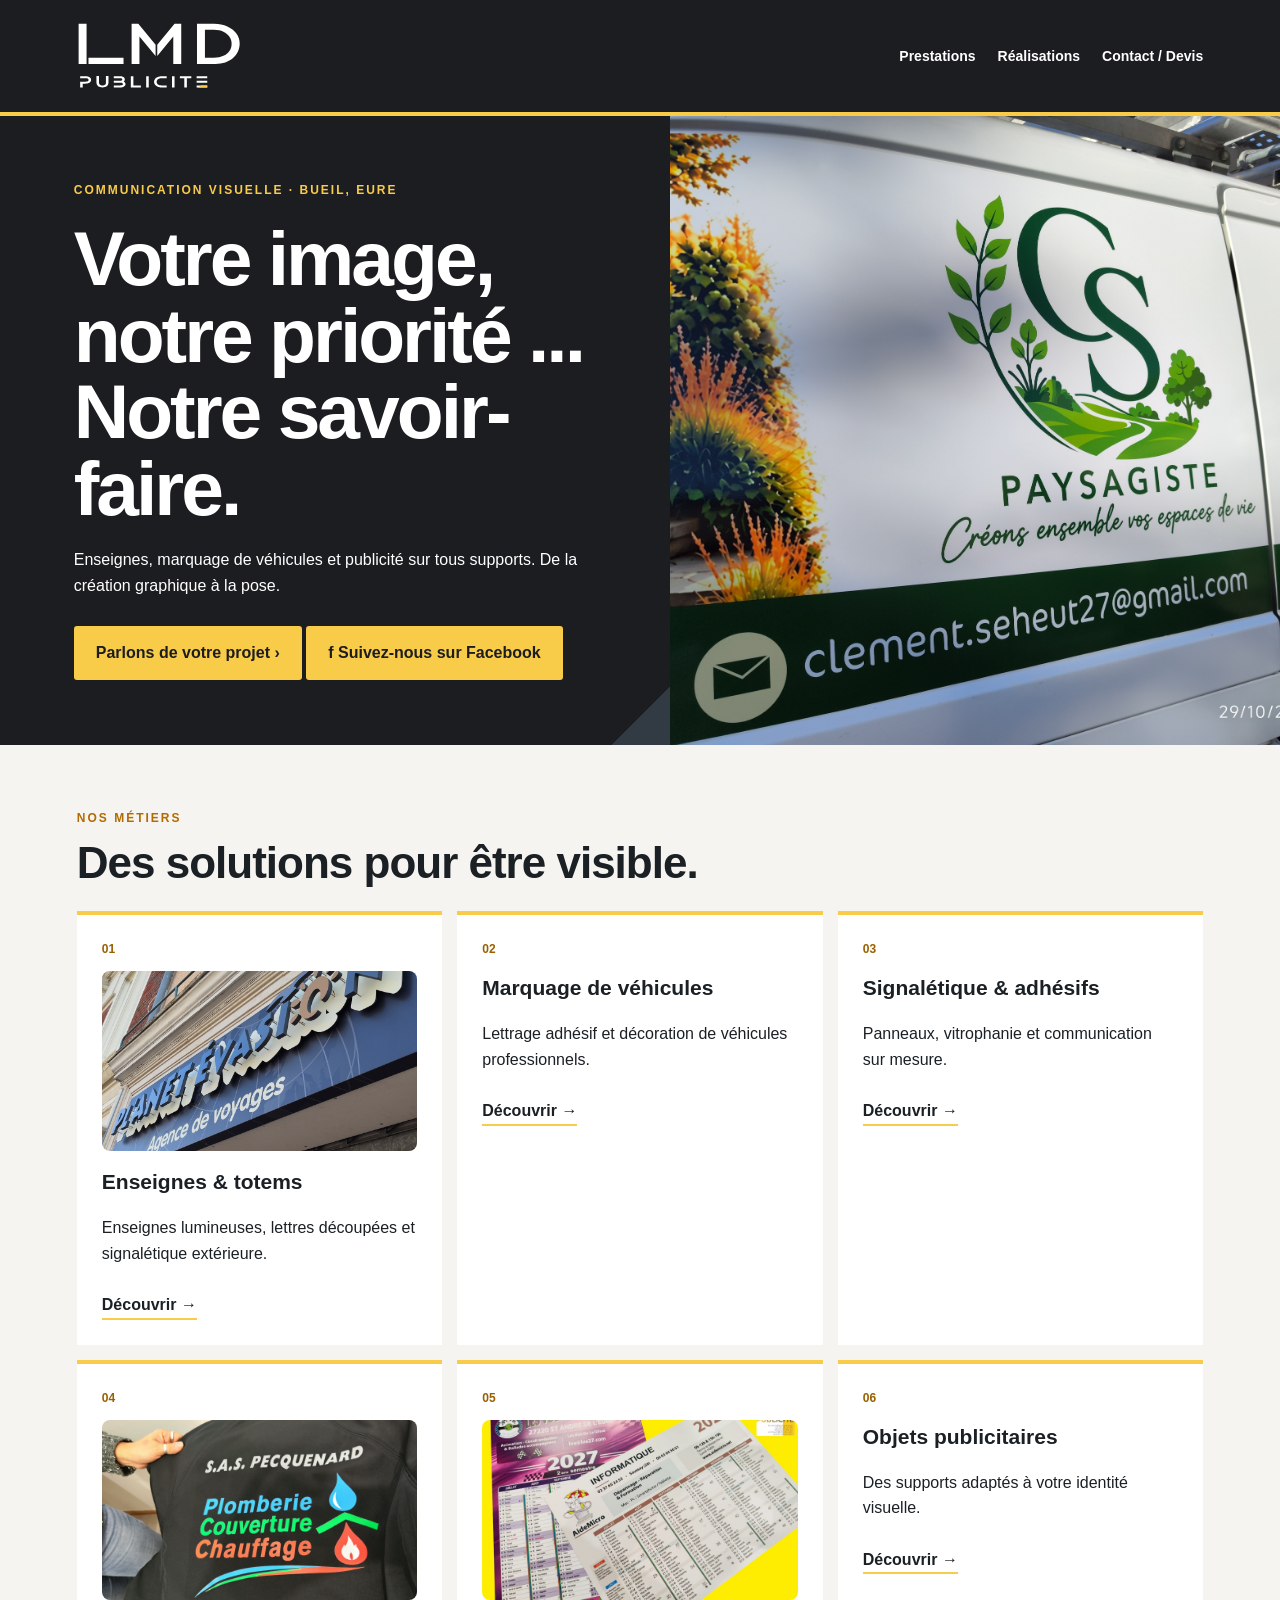
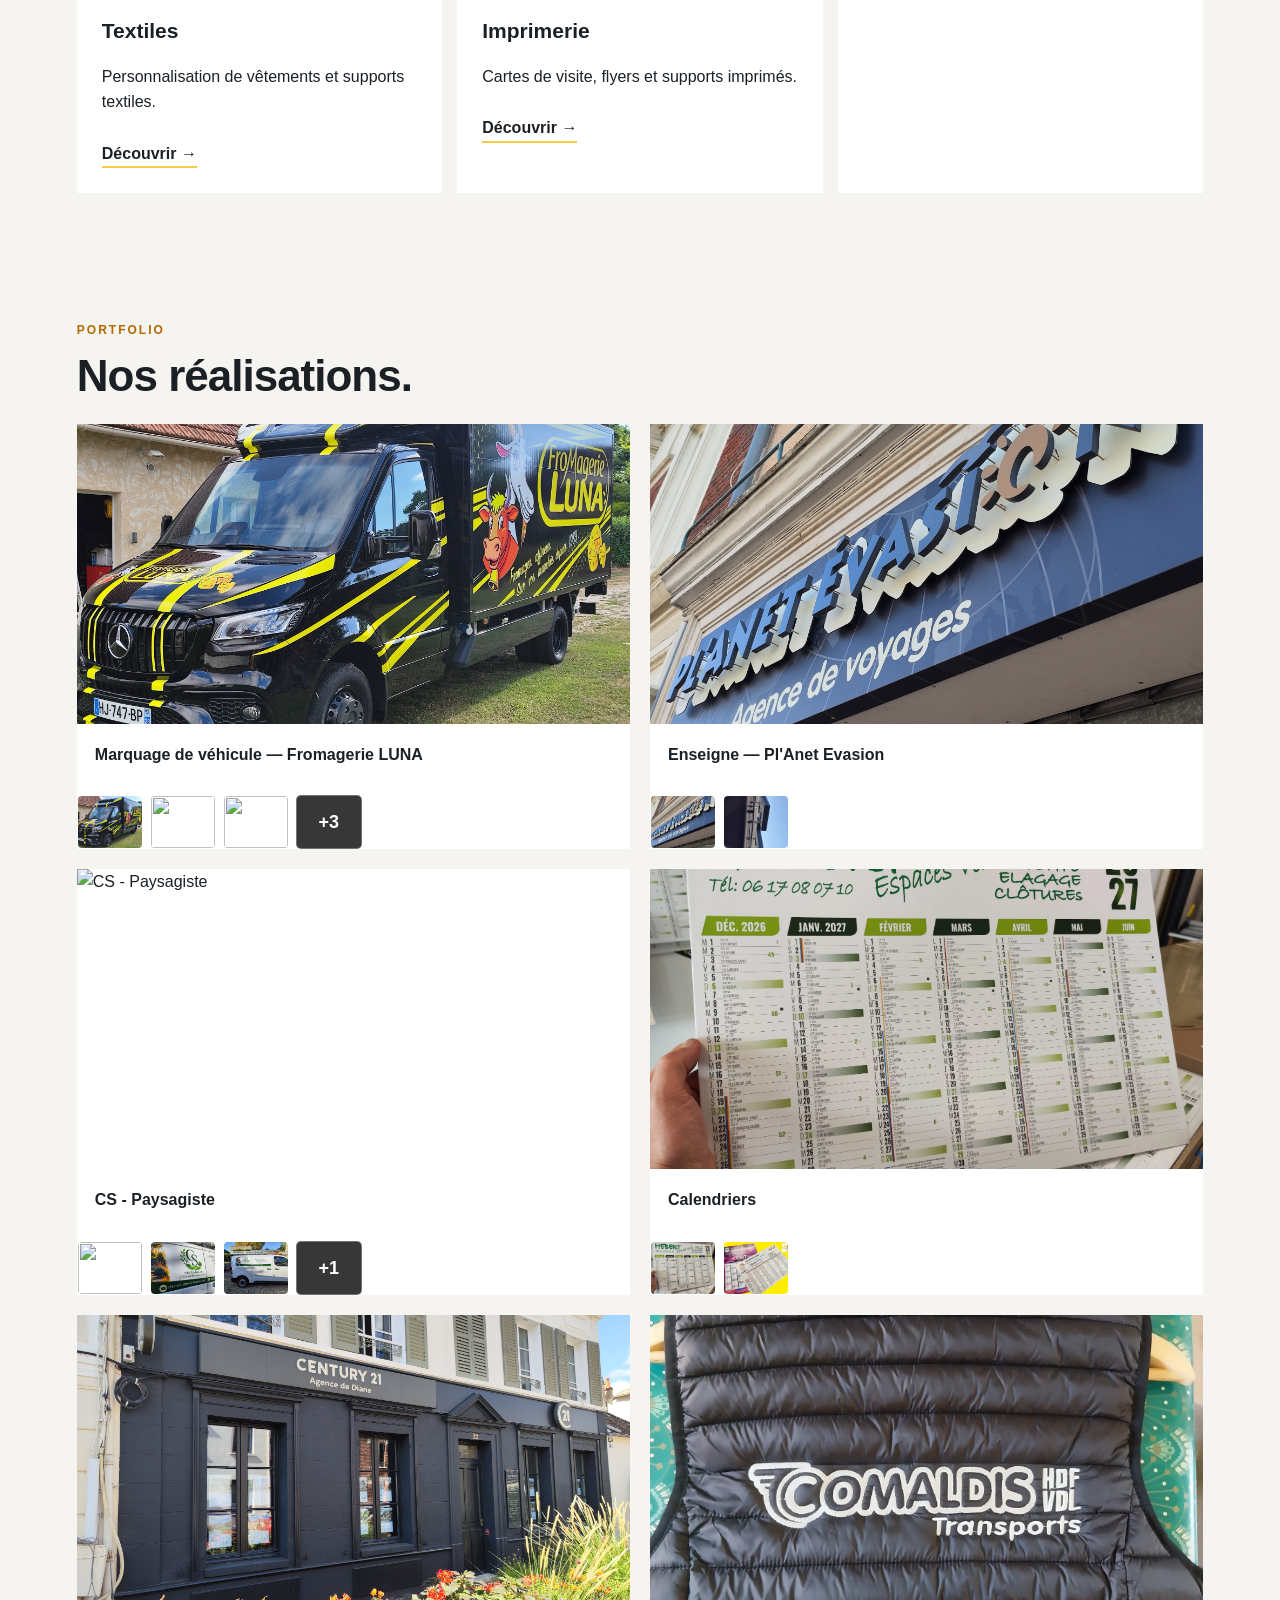
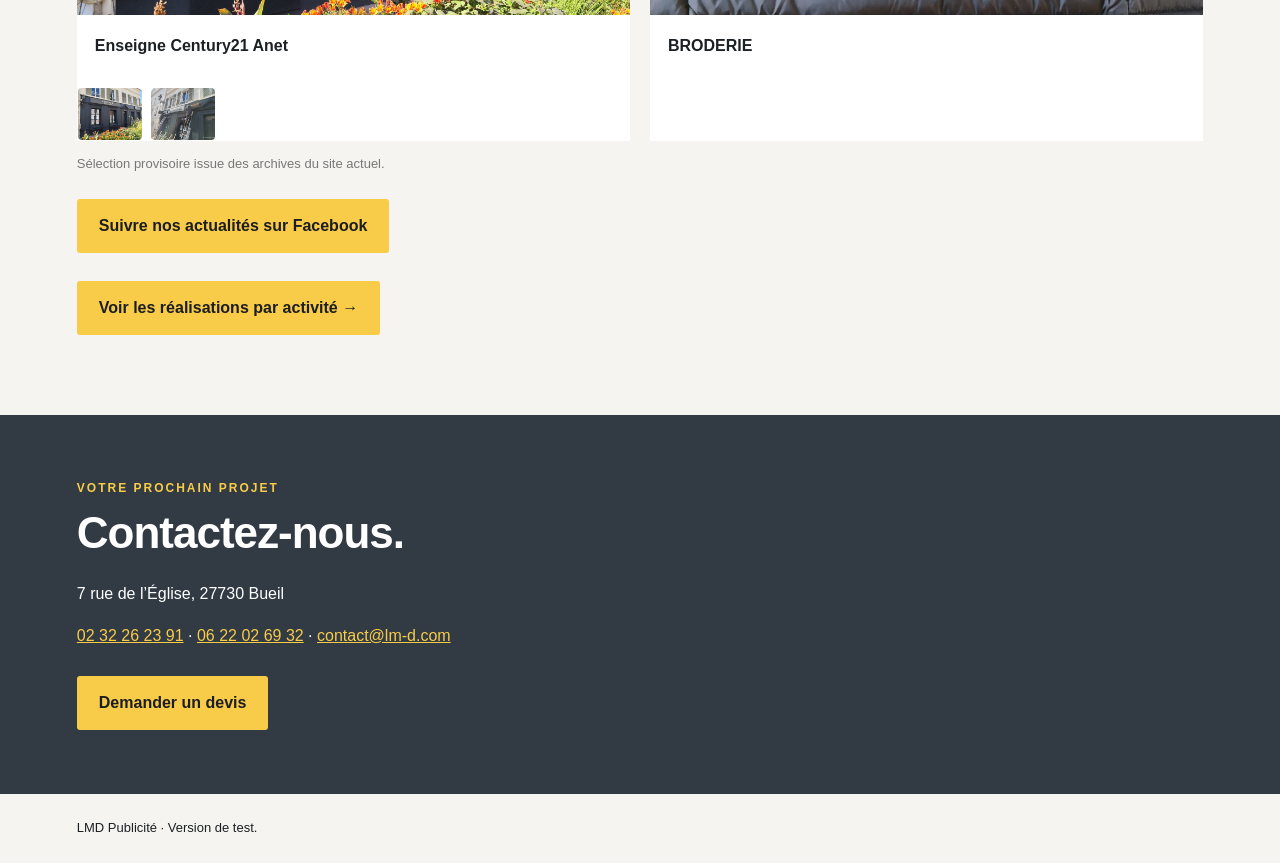
==== commit acf4f3be: "Ajouter un bouton Facebook sous le bouton de contact" ====
--- a/index.html
+++ b/index.html
@@ -8,7 +8,8 @@
 @media (max-width: 600px) {
   #prestations .card .prestation-photo { height: 200px; }
 }
-</style></head><body><header><a aria-label="LMD Publicité – accueil" class="logo" href="index.html"><svg aria-label="LMD Publicité" role="img" viewbox="24 73 252 104" xmlns="http://www.w3.org/2000/svg"><path d="M 220.5958 85.0983 L 220.5958 127.9207 L 234.4708 127.9207 L 234.4708 127.9315 C 237.3197 127.9054 239.9618 127.6492 242.3959 127.1627 C 244.7620 126.6896 246.9557 125.9849 248.9760 125.0478 C 250.9826 124.1178 252.7563 123.0267 254.2932 121.7789 C 255.8276 120.5328 257.1420 119.1163 258.2325 117.5332 L 258.2382 117.5354 C 259.3338 115.9398 260.1615 114.2421 260.7202 112.4424 C 261.2857 110.6203 261.5771 108.6953 261.5924 106.6671 L 261.5783 106.6671 L 261.5783 106.5050 L 261.5924 106.5050 C 261.5771 104.4912 261.2857 102.5713 260.7208 100.7492 C 260.1607 98.9421 259.3304 97.2346 258.2325 95.6284 C 257.1480 94.0388 255.8305 92.6073 254.2833 91.3368 C 252.7461 90.0742 250.9668 88.9667 248.9479 88.0149 C 246.9351 87.0655 244.7461 86.3506 242.3818 85.8702 C 239.9426 85.3744 237.3052 85.1133 234.4708 85.0875 L 234.4708 85.0983 L 220.5958 85.0983 Z M 236.8417 137.4267 L 208.3640 137.3740 L 208.3640 75.6201 L 234.4708 75.6201 L 234.4992 75.6312 C 238.3948 75.6601 242.0289 76.0093 245.4001 76.6786 C 248.8354 77.3606 252.0476 78.3785 255.0356 79.7323 C 257.9927 81.0689 260.6380 82.6582 262.9667 84.4968 C 265.2956 86.3359 267.2904 88.4089 268.9452 90.7129 C 270.6083 93.0228 271.8615 95.4887 272.7057 98.1096 C 273.5340 100.6818 273.9626 103.4189 273.9932 106.3213 L 274.0073 106.3434 L 274.0073 106.5050 L 273.9932 106.5271 C 273.9022 115.1345 270.1329 122.9933 263.4007 128.6339 C 256.9847 134.0098 247.9377 137.3573 236.8701 137.4267 L 236.8417 137.4267 Z M 184.1766 78.4377 L 184.1766 137.3947 L 171.9451 137.3969 L 171.9451 95.3600 L 147.3140 125.1161 L 147.3140 108.1207 L 173.8837 75.6201 L 184.1766 75.6201 L 184.1766 78.4377 Z M 107.9005 134.5739 L 107.9005 75.6201 L 118.2016 75.6201 L 144.7634 108.1210 L 144.7634 125.3523 L 119.9466 95.3623 L 119.9466 137.3916 L 107.9005 137.3916 L 107.9005 134.5739 Z M 91.9157 137.3916 L 41.6254 137.3916 L 41.6254 127.9321 L 95.4601 127.9284 L 95.5372 137.3916 L 91.9157 137.3916 Z M 26.4654 134.5739 L 26.4654 75.6201 L 38.6972 75.6201 L 38.6972 137.3916 L 26.4654 137.3916 L 26.4654 134.5739 Z" fill="#FFFFFF"></path><path d="M 209.0707 156.2780 L 224.1448 156.2780 L 224.1448 159.2713 L 207.8252 159.2713 L 207.8252 156.2780 L 209.0707 156.2780 Z M 209.0707 163.3603 L 224.1448 163.3603 L 224.1448 166.3517 L 207.8252 166.3517 L 207.8252 163.3603 L 209.0707 163.3603 Z M 209.0707 170.5734 L 224.1448 170.5734 L 224.1448 173.5645 L 207.8252 173.5645 L 207.8252 170.5734 L 209.0707 170.5734 Z M 83.2397 170.5734 L 90.3379 170.5734 L 90.3379 170.5770 C 91.0621 170.5728 91.7110 170.5096 92.2825 170.3888 L 92.2873 170.3888 C 92.8032 170.2797 93.2409 170.1224 93.5986 169.9180 L 93.6034 169.9180 C 93.9231 169.7363 94.1632 169.5217 94.3220 169.2762 C 94.4830 169.0276 94.5677 168.7371 94.5757 168.4071 L 94.5709 168.4071 L 94.5709 168.3629 L 94.5760 168.3629 C 94.5737 168.0551 94.4943 167.7886 94.3393 167.5664 C 94.1856 167.3455 93.9402 167.1485 93.6051 166.9779 C 93.2187 166.7806 92.7326 166.6298 92.1478 166.5263 C 91.4964 166.4110 90.7345 166.3514 89.8628 166.3480 L 89.8628 166.3517 L 80.5456 166.3517 L 80.5456 163.3603 L 89.6939 163.3603 L 89.6939 163.3640 C 90.3206 163.3623 90.8807 163.3053 91.3720 163.1948 L 91.3771 163.1948 C 91.8303 163.0930 92.2272 162.9416 92.5662 162.7429 C 92.8596 162.5709 93.0810 162.3614 93.2284 162.1168 L 93.2284 162.1131 C 93.3874 161.8495 93.4727 161.5354 93.4835 161.1725 L 93.4787 161.1725 L 93.4787 161.1280 L 93.4838 161.1280 C 93.4815 160.8517 93.4140 160.6070 93.2831 160.3958 C 93.1561 160.1906 92.9594 160.0072 92.6949 159.8473 L 92.6901 159.8473 C 92.3973 159.6699 92.0296 159.5327 91.5897 159.4380 C 91.0905 159.3306 90.5049 159.2733 89.8347 159.2677 L 89.8347 159.2713 L 80.5456 159.2713 L 80.5456 156.2780 L 89.8628 156.2780 L 89.8676 156.2816 C 90.4833 156.2839 91.0698 156.3188 91.6254 156.3857 C 92.1974 156.4546 92.7340 156.5572 93.2338 156.6935 C 93.7545 156.8350 94.2256 157.0048 94.6460 157.2023 C 95.0825 157.4076 95.4760 157.6477 95.8258 157.9201 L 95.8306 157.9238 C 96.0885 158.1264 96.3184 158.3453 96.5183 158.5780 C 96.7175 158.8104 96.8873 159.0573 97.0257 159.3181 C 97.1671 159.5789 97.2717 159.8556 97.3423 160.1464 C 97.4083 160.4191 97.4424 160.7096 97.4446 161.0166 L 97.4497 161.0203 L 97.4497 161.0617 L 97.4446 161.0884 C 97.4203 161.7108 97.3003 162.2667 97.0858 162.7548 C 96.8559 163.2767 96.5137 163.7336 96.0605 164.1243 C 95.9026 164.2603 95.7416 164.3882 95.5774 164.5081 C 96.0075 164.7051 96.4097 164.9316 96.7839 165.1870 C 97.3500 165.5739 97.7814 166.0405 98.0768 166.5861 C 98.3582 167.1052 98.5105 167.6894 98.5334 168.3363 L 98.5385 168.3629 L 98.5385 168.4071 L 98.5334 168.4224 C 98.5161 169.2158 98.3064 169.9316 97.9050 170.5694 C 97.4948 171.2202 96.8987 171.7764 96.1183 172.2379 C 95.3685 172.6806 94.4938 173.0131 93.4971 173.2345 C 92.5498 173.4446 91.4783 173.5540 90.2869 173.5608 L 90.2820 173.5645 L 80.5456 173.5645 L 80.5456 170.5734 L 83.2397 170.5734 Z M 172.6651 173.5645 L 169.9713 173.5645 L 169.9713 156.2780 L 173.9106 156.2780 L 173.9106 173.5645 L 172.6651 173.5645 Z M 132.9942 173.5645 L 130.3004 173.5645 L 130.3004 156.2780 L 134.2397 156.2780 L 134.2397 173.5645 L 132.9942 173.5645 Z M 106.7085 172.5930 L 106.7085 156.2780 L 110.6481 156.2780 L 110.6481 170.5734 L 122.1304 170.5734 L 122.1304 173.5645 L 106.7085 173.5645 L 106.7085 172.5930 Z M 31.5264 164.8505 L 36.8921 164.8505 L 36.8921 164.8542 C 37.6826 164.8474 38.3933 164.7703 39.0214 164.6232 C 39.6028 164.4874 40.1068 164.2884 40.5306 164.0279 C 40.9317 163.7821 41.2302 163.5004 41.4249 163.1837 C 41.6251 162.8580 41.7319 162.4793 41.7455 162.0490 L 41.7410 162.0490 L 41.7410 162.0048 L 41.7458 162.0048 C 41.7328 161.5433 41.6256 161.1428 41.4249 160.8052 C 41.2384 160.4911 40.9626 160.2272 40.5992 160.0146 C 40.1916 159.7759 39.7032 159.5942 39.1351 159.4698 C 38.5254 159.3363 37.8334 159.2685 37.0607 159.2677 L 37.0607 159.2713 L 28.8323 159.2713 L 28.8323 156.2780 L 37.1701 156.2780 L 37.1750 156.2816 C 38.3961 156.2867 39.4974 156.4058 40.4762 156.6357 L 40.4810 156.6357 C 41.5037 156.8766 42.4077 157.2400 43.1906 157.7253 C 43.9985 158.2265 44.6134 158.8371 45.0329 159.5554 C 45.4405 160.2530 45.6548 161.0430 45.6755 161.9254 L 45.6806 161.9407 L 45.6806 161.9852 L 45.6755 161.9966 C 45.6647 162.6304 45.5528 163.2155 45.3407 163.7495 C 45.1182 164.3102 44.7919 164.8153 44.3622 165.2635 C 43.9515 165.6927 43.4642 166.0742 42.9012 166.4073 C 42.3541 166.7313 41.7419 167.0011 41.0666 167.2160 C 40.4113 167.4246 39.7281 167.5811 39.0192 167.6843 C 38.3185 167.7872 37.5800 167.8391 36.8070 167.8405 L 36.8070 167.8442 L 32.7719 167.8442 L 32.7719 173.5645 L 28.8323 173.5645 L 28.8323 164.8505 L 31.5264 164.8505 Z M 188.8985 172.5930 L 188.8985 159.2713 L 182.0809 159.2713 L 182.0809 156.2780 L 199.6546 156.2780 L 199.6546 159.2713 L 192.8370 159.2713 L 192.8370 173.5645 L 188.8985 173.5645 L 188.8985 172.5930 Z M 66.8112 173.0633 C 65.7113 173.3904 64.4791 173.5565 63.1168 173.5608 L 63.1071 173.5608 C 61.7618 173.5568 60.5387 173.3924 59.4405 173.0693 C 58.3092 172.7359 57.3174 172.2410 56.4664 171.5845 L 56.4687 171.5825 C 55.6041 170.9152 54.9524 170.1014 54.5153 169.1436 C 54.0981 168.2291 53.8778 167.1760 53.8557 165.9858 L 53.8506 165.9744 L 53.8506 156.0350 L 57.7902 156.0350 L 57.7902 165.8636 L 57.7851 165.8636 C 57.7922 166.6647 57.9243 167.3708 58.1794 167.9805 C 58.4172 168.5483 58.7648 169.0271 59.2209 169.4151 L 59.2209 169.4191 C 59.6645 169.7967 60.2048 170.0835 60.8400 170.2786 C 61.5127 170.4852 62.2902 170.5915 63.1712 170.5966 C 64.0165 170.5952 64.7657 170.4982 65.4174 170.3052 C 66.0362 170.1201 66.5694 169.8471 67.0153 169.4860 C 67.4603 169.1263 67.8019 168.6659 68.0377 168.1066 C 68.2937 167.5006 68.4269 166.7894 68.4374 165.9744 L 68.4323 165.9744 L 68.4323 156.0350 L 72.3756 156.0350 L 72.3756 165.8415 L 72.3705 165.8528 C 72.3501 167.0609 72.1318 168.1336 71.7171 169.0696 C 71.2834 170.0492 70.6394 170.8761 69.7881 171.5488 L 69.7830 171.5527 C 68.9321 172.2231 67.9411 172.7268 66.8112 173.0633 Z M 159.1072 159.2713 L 154.0477 159.2713 L 154.0477 159.2677 C 153.2373 159.2736 152.4838 159.3425 151.7899 159.4732 C 151.1192 159.5996 150.4993 159.7881 149.9318 160.0373 C 149.3620 160.2870 148.8620 160.5770 148.4331 160.9061 C 148.0045 161.2346 147.6383 161.6074 147.3355 162.0235 C 147.0334 162.4379 146.8035 162.8841 146.6476 163.3606 C 146.4880 163.8473 146.4060 164.3536 146.4038 164.8769 L 146.4089 164.8769 L 146.4089 164.9211 L 146.4038 164.9211 C 146.4060 165.4418 146.4880 165.9466 146.6473 166.4339 C 146.8029 166.9093 147.0345 167.3594 147.3403 167.7835 L 147.3367 167.7852 C 147.6366 168.1988 148.0039 168.5749 148.4379 168.9111 C 148.8662 169.2433 149.3683 169.5381 149.9417 169.7941 C 150.5058 170.0461 151.1237 170.2366 151.7930 170.3653 C 152.4900 170.4991 153.2426 170.5700 154.0477 170.5770 L 154.0477 170.5734 L 161.8013 170.5734 L 161.8013 173.5645 L 154.0477 173.5645 L 154.0429 173.5608 C 152.9175 173.5540 151.8554 173.4568 150.8607 173.2702 C 149.8445 173.0800 148.8997 172.7980 148.0303 172.4266 L 148.0255 172.4266 C 147.1555 172.0545 146.3769 171.6128 145.6911 171.1015 C 144.9998 170.5864 144.4071 170.0044 143.9150 169.3573 C 143.4231 168.7101 143.0501 168.0159 142.7978 167.2764 C 142.5515 166.5538 142.4234 165.7854 142.4149 164.9729 L 142.4098 164.9653 L 142.4098 164.9211 L 142.4149 164.9134 C 142.4234 164.1019 142.5512 163.3325 142.7978 162.6083 C 143.0484 161.8727 143.4214 161.1768 143.9150 160.5234 C 144.4093 159.8686 145.0003 159.2830 145.6863 158.7676 C 146.3686 158.2548 147.1473 157.8089 148.0207 157.4317 L 148.0255 157.4317 C 148.9025 157.0529 149.8462 156.7675 150.8533 156.5767 C 151.8471 156.3882 152.9101 156.2896 154.0380 156.2816 L 154.0477 156.2780 L 161.8013 156.2780 L 161.8013 159.2713 L 159.1072 159.2713 Z" fill="#FFFFFF"></path><path d="M 224.1448 165.7961 L 224.1448 165.8321 L 224.1448 166.3517 L 223.1736 166.3517 L 223.0985 166.3517 L 224.1448 165.7961 Z M 215.1496 170.5734 L 215.2840 170.5734 L 224.1448 170.5734 L 224.1448 173.5645 L 209.6940 173.5645 L 209.5174 173.5645 L 215.1496 170.5734 Z" fill="#F8CC49"></path></svg></a><nav><a href="index.html#prestations">Prestations</a><a href="realisations.html">Réalisations</a><a href="contact.html">Contact / Devis</a></nav></header><main><div class="hero"><div><div class="eyebrow">Communication visuelle · Bueil, Eure</div><h1>Votre image.<br/>Notre savoir-faire.</h1><p>Enseignes, marquage de véhicules et publicité sur tous supports. De la création graphique à la pose.</p><a class="btn" href="contact.html">Parlons de votre projet ›</a></div><img alt="Enseigne du musée du cinéma de Bueil" src="https://lmd27730.e-monsite.com/medias/album/img-20180606-194946.jpg?v=1"/></div><section id="prestations"><div class="eyebrow">Nos métiers</div><h2>Des solutions pour être visible.</h2><div class="cards"><div class="card" data-prestation="enseignes"><span>01</span><b>Enseignes &amp; totems</b><p>Enseignes lumineuses, lettres découpées et signalétique extérieure.</p><a href="enseignes.html">Découvrir →</a></div><div class="card" data-prestation="vehicules"><span>02</span><b>Marquage de véhicules</b><p>Lettrage adhésif et décoration de véhicules professionnels.</p><a href="vehicules.html">Découvrir →</a></div><div class="card" data-prestation="signaletique"><span>03</span><b>Signalétique &amp; adhésifs</b><p>Panneaux, vitrophanie et communication sur mesure.</p><a href="signaletique.html">Découvrir →</a></div><div class="card" data-prestation="textiles"><span>04</span><b>Textiles</b><p>Personnalisation de vêtements et supports textiles.</p><a href="textiles.html">Découvrir →</a></div><div class="card" data-prestation="imprimerie"><span>05</span><b>Imprimerie</b><p>Cartes de visite, flyers et supports imprimés.</p><a href="imprimerie.html">Découvrir →</a></div><div class="card" data-prestation="objets"><span>06</span><b>Objets publicitaires</b><p>Des supports adaptés à votre identité visuelle.</p><a href="objets.html">Découvrir →</a></div></div></section><section id="realisations"><div class="eyebrow">Portfolio</div><h2>Nos réalisations.</h2><div class="gallery"><figure><img alt="Marquage véhicule A+ Glass" loading="lazy" src="https://lmd27730.e-monsite.com/medias/album/img-4095.jpg?v=1"/><figcaption>Marquage de véhicule — A+ Glass</figcaption></figure><figure><img alt="Lettres sur toiture du musée du cinéma" loading="lazy" src="https://lmd27730.e-monsite.com/medias/album/img-20180606-194946.jpg?v=1"/><figcaption>Enseigne — Musée du cinéma</figcaption></figure></div><p class="note">Sélection provisoire issue des archives du site actuel.</p><a class="btn" href="https://www.facebook.com/LMDPUBLICITE/">Suivre nos actualités sur Facebook</a><p><a class="btn" href="realisations.html">Voir les réalisations par activité →</a></p></section><section class="contact" id="contact"><div class="eyebrow">Votre prochain projet</div><h2>Contactez-nous.</h2><p>7 rue de l’Église, 27730 Bueil</p><p><a href="tel:+33232262391">02 32 26 23 91</a> · <a href="tel:+33622026932">06 22 02 69 32</a> · <a href="mailto:contact@lm-d.com">contact@lm-d.com</a></p><a class="btn" href="contact.html" style="color:#1C1D20">Demander un devis</a></section></main><footer>LMD Publicité · Version de test.</footer><script src="galerie.js"></script><script src="galerie.js"></script>
+</style></head><body><header><a aria-label="LMD Publicité – accueil" class="logo" href="index.html"><svg aria-label="LMD Publicité" role="img" viewbox="24 73 252 104" xmlns="http://www.w3.org/2000/svg"><path d="M 220.5958 85.0983 L 220.5958 127.9207 L 234.4708 127.9207 L 234.4708 127.9315 C 237.3197 127.9054 239.9618 127.6492 242.3959 127.1627 C 244.7620 126.6896 246.9557 125.9849 248.9760 125.0478 C 250.9826 124.1178 252.7563 123.0267 254.2932 121.7789 C 255.8276 120.5328 257.1420 119.1163 258.2325 117.5332 L 258.2382 117.5354 C 259.3338 115.9398 260.1615 114.2421 260.7202 112.4424 C 261.2857 110.6203 261.5771 108.6953 261.5924 106.6671 L 261.5783 106.6671 L 261.5783 106.5050 L 261.5924 106.5050 C 261.5771 104.4912 261.2857 102.5713 260.7208 100.7492 C 260.1607 98.9421 259.3304 97.2346 258.2325 95.6284 C 257.1480 94.0388 255.8305 92.6073 254.2833 91.3368 C 252.7461 90.0742 250.9668 88.9667 248.9479 88.0149 C 246.9351 87.0655 244.7461 86.3506 242.3818 85.8702 C 239.9426 85.3744 237.3052 85.1133 234.4708 85.0875 L 234.4708 85.0983 L 220.5958 85.0983 Z M 236.8417 137.4267 L 208.3640 137.3740 L 208.3640 75.6201 L 234.4708 75.6201 L 234.4992 75.6312 C 238.3948 75.6601 242.0289 76.0093 245.4001 76.6786 C 248.8354 77.3606 252.0476 78.3785 255.0356 79.7323 C 257.9927 81.0689 260.6380 82.6582 262.9667 84.4968 C 265.2956 86.3359 267.2904 88.4089 268.9452 90.7129 C 270.6083 93.0228 271.8615 95.4887 272.7057 98.1096 C 273.5340 100.6818 273.9626 103.4189 273.9932 106.3213 L 274.0073 106.3434 L 274.0073 106.5050 L 273.9932 106.5271 C 273.9022 115.1345 270.1329 122.9933 263.4007 128.6339 C 256.9847 134.0098 247.9377 137.3573 236.8701 137.4267 L 236.8417 137.4267 Z M 184.1766 78.4377 L 184.1766 137.3947 L 171.9451 137.3969 L 171.9451 95.3600 L 147.3140 125.1161 L 147.3140 108.1207 L 173.8837 75.6201 L 184.1766 75.6201 L 184.1766 78.4377 Z M 107.9005 134.5739 L 107.9005 75.6201 L 118.2016 75.6201 L 144.7634 108.1210 L 144.7634 125.3523 L 119.9466 95.3623 L 119.9466 137.3916 L 107.9005 137.3916 L 107.9005 134.5739 Z M 91.9157 137.3916 L 41.6254 137.3916 L 41.6254 127.9321 L 95.4601 127.9284 L 95.5372 137.3916 L 91.9157 137.3916 Z M 26.4654 134.5739 L 26.4654 75.6201 L 38.6972 75.6201 L 38.6972 137.3916 L 26.4654 137.3916 L 26.4654 134.5739 Z" fill="#FFFFFF"></path><path d="M 209.0707 156.2780 L 224.1448 156.2780 L 224.1448 159.2713 L 207.8252 159.2713 L 207.8252 156.2780 L 209.0707 156.2780 Z M 209.0707 163.3603 L 224.1448 163.3603 L 224.1448 166.3517 L 207.8252 166.3517 L 207.8252 163.3603 L 209.0707 163.3603 Z M 209.0707 170.5734 L 224.1448 170.5734 L 224.1448 173.5645 L 207.8252 173.5645 L 207.8252 170.5734 L 209.0707 170.5734 Z M 83.2397 170.5734 L 90.3379 170.5734 L 90.3379 170.5770 C 91.0621 170.5728 91.7110 170.5096 92.2825 170.3888 L 92.2873 170.3888 C 92.8032 170.2797 93.2409 170.1224 93.5986 169.9180 L 93.6034 169.9180 C 93.9231 169.7363 94.1632 169.5217 94.3220 169.2762 C 94.4830 169.0276 94.5677 168.7371 94.5757 168.4071 L 94.5709 168.4071 L 94.5709 168.3629 L 94.5760 168.3629 C 94.5737 168.0551 94.4943 167.7886 94.3393 167.5664 C 94.1856 167.3455 93.9402 167.1485 93.6051 166.9779 C 93.2187 166.7806 92.7326 166.6298 92.1478 166.5263 C 91.4964 166.4110 90.7345 166.3514 89.8628 166.3480 L 89.8628 166.3517 L 80.5456 166.3517 L 80.5456 163.3603 L 89.6939 163.3603 L 89.6939 163.3640 C 90.3206 163.3623 90.8807 163.3053 91.3720 163.1948 L 91.3771 163.1948 C 91.8303 163.0930 92.2272 162.9416 92.5662 162.7429 C 92.8596 162.5709 93.0810 162.3614 93.2284 162.1168 L 93.2284 162.1131 C 93.3874 161.8495 93.4727 161.5354 93.4835 161.1725 L 93.4787 161.1725 L 93.4787 161.1280 L 93.4838 161.1280 C 93.4815 160.8517 93.4140 160.6070 93.2831 160.3958 C 93.1561 160.1906 92.9594 160.0072 92.6949 159.8473 L 92.6901 159.8473 C 92.3973 159.6699 92.0296 159.5327 91.5897 159.4380 C 91.0905 159.3306 90.5049 159.2733 89.8347 159.2677 L 89.8347 159.2713 L 80.5456 159.2713 L 80.5456 156.2780 L 89.8628 156.2780 L 89.8676 156.2816 C 90.4833 156.2839 91.0698 156.3188 91.6254 156.3857 C 92.1974 156.4546 92.7340 156.5572 93.2338 156.6935 C 93.7545 156.8350 94.2256 157.0048 94.6460 157.2023 C 95.0825 157.4076 95.4760 157.6477 95.8258 157.9201 L 95.8306 157.9238 C 96.0885 158.1264 96.3184 158.3453 96.5183 158.5780 C 96.7175 158.8104 96.8873 159.0573 97.0257 159.3181 C 97.1671 159.5789 97.2717 159.8556 97.3423 160.1464 C 97.4083 160.4191 97.4424 160.7096 97.4446 161.0166 L 97.4497 161.0203 L 97.4497 161.0617 L 97.4446 161.0884 C 97.4203 161.7108 97.3003 162.2667 97.0858 162.7548 C 96.8559 163.2767 96.5137 163.7336 96.0605 164.1243 C 95.9026 164.2603 95.7416 164.3882 95.5774 164.5081 C 96.0075 164.7051 96.4097 164.9316 96.7839 165.1870 C 97.3500 165.5739 97.7814 166.0405 98.0768 166.5861 C 98.3582 167.1052 98.5105 167.6894 98.5334 168.3363 L 98.5385 168.3629 L 98.5385 168.4071 L 98.5334 168.4224 C 98.5161 169.2158 98.3064 169.9316 97.9050 170.5694 C 97.4948 171.2202 96.8987 171.7764 96.1183 172.2379 C 95.3685 172.6806 94.4938 173.0131 93.4971 173.2345 C 92.5498 173.4446 91.4783 173.5540 90.2869 173.5608 L 90.2820 173.5645 L 80.5456 173.5645 L 80.5456 170.5734 L 83.2397 170.5734 Z M 172.6651 173.5645 L 169.9713 173.5645 L 169.9713 156.2780 L 173.9106 156.2780 L 173.9106 173.5645 L 172.6651 173.5645 Z M 132.9942 173.5645 L 130.3004 173.5645 L 130.3004 156.2780 L 134.2397 156.2780 L 134.2397 173.5645 L 132.9942 173.5645 Z M 106.7085 172.5930 L 106.7085 156.2780 L 110.6481 156.2780 L 110.6481 170.5734 L 122.1304 170.5734 L 122.1304 173.5645 L 106.7085 173.5645 L 106.7085 172.5930 Z M 31.5264 164.8505 L 36.8921 164.8505 L 36.8921 164.8542 C 37.6826 164.8474 38.3933 164.7703 39.0214 164.6232 C 39.6028 164.4874 40.1068 164.2884 40.5306 164.0279 C 40.9317 163.7821 41.2302 163.5004 41.4249 163.1837 C 41.6251 162.8580 41.7319 162.4793 41.7455 162.0490 L 41.7410 162.0490 L 41.7410 162.0048 L 41.7458 162.0048 C 41.7328 161.5433 41.6256 161.1428 41.4249 160.8052 C 41.2384 160.4911 40.9626 160.2272 40.5992 160.0146 C 40.1916 159.7759 39.7032 159.5942 39.1351 159.4698 C 38.5254 159.3363 37.8334 159.2685 37.0607 159.2677 L 37.0607 159.2713 L 28.8323 159.2713 L 28.8323 156.2780 L 37.1701 156.2780 L 37.1750 156.2816 C 38.3961 156.2867 39.4974 156.4058 40.4762 156.6357 L 40.4810 156.6357 C 41.5037 156.8766 42.4077 157.2400 43.1906 157.7253 C 43.9985 158.2265 44.6134 158.8371 45.0329 159.5554 C 45.4405 160.2530 45.6548 161.0430 45.6755 161.9254 L 45.6806 161.9407 L 45.6806 161.9852 L 45.6755 161.9966 C 45.6647 162.6304 45.5528 163.2155 45.3407 163.7495 C 45.1182 164.3102 44.7919 164.8153 44.3622 165.2635 C 43.9515 165.6927 43.4642 166.0742 42.9012 166.4073 C 42.3541 166.7313 41.7419 167.0011 41.0666 167.2160 C 40.4113 167.4246 39.7281 167.5811 39.0192 167.6843 C 38.3185 167.7872 37.5800 167.8391 36.8070 167.8405 L 36.8070 167.8442 L 32.7719 167.8442 L 32.7719 173.5645 L 28.8323 173.5645 L 28.8323 164.8505 L 31.5264 164.8505 Z M 188.8985 172.5930 L 188.8985 159.2713 L 182.0809 159.2713 L 182.0809 156.2780 L 199.6546 156.2780 L 199.6546 159.2713 L 192.8370 159.2713 L 192.8370 173.5645 L 188.8985 173.5645 L 188.8985 172.5930 Z M 66.8112 173.0633 C 65.7113 173.3904 64.4791 173.5565 63.1168 173.5608 L 63.1071 173.5608 C 61.7618 173.5568 60.5387 173.3924 59.4405 173.0693 C 58.3092 172.7359 57.3174 172.2410 56.4664 171.5845 L 56.4687 171.5825 C 55.6041 170.9152 54.9524 170.1014 54.5153 169.1436 C 54.0981 168.2291 53.8778 167.1760 53.8557 165.9858 L 53.8506 165.9744 L 53.8506 156.0350 L 57.7902 156.0350 L 57.7902 165.8636 L 57.7851 165.8636 C 57.7922 166.6647 57.9243 167.3708 58.1794 167.9805 C 58.4172 168.5483 58.7648 169.0271 59.2209 169.4151 L 59.2209 169.4191 C 59.6645 169.7967 60.2048 170.0835 60.8400 170.2786 C 61.5127 170.4852 62.2902 170.5915 63.1712 170.5966 C 64.0165 170.5952 64.7657 170.4982 65.4174 170.3052 C 66.0362 170.1201 66.5694 169.8471 67.0153 169.4860 C 67.4603 169.1263 67.8019 168.6659 68.0377 168.1066 C 68.2937 167.5006 68.4269 166.7894 68.4374 165.9744 L 68.4323 165.9744 L 68.4323 156.0350 L 72.3756 156.0350 L 72.3756 165.8415 L 72.3705 165.8528 C 72.3501 167.0609 72.1318 168.1336 71.7171 169.0696 C 71.2834 170.0492 70.6394 170.8761 69.7881 171.5488 L 69.7830 171.5527 C 68.9321 172.2231 67.9411 172.7268 66.8112 173.0633 Z M 159.1072 159.2713 L 154.0477 159.2713 L 154.0477 159.2677 C 153.2373 159.2736 152.4838 159.3425 151.7899 159.4732 C 151.1192 159.5996 150.4993 159.7881 149.9318 160.0373 C 149.3620 160.2870 148.8620 160.5770 148.4331 160.9061 C 148.0045 161.2346 147.6383 161.6074 147.3355 162.0235 C 147.0334 162.4379 146.8035 162.8841 146.6476 163.3606 C 146.4880 163.8473 146.4060 164.3536 146.4038 164.8769 L 146.4089 164.8769 L 146.4089 164.9211 L 146.4038 164.9211 C 146.4060 165.4418 146.4880 165.9466 146.6473 166.4339 C 146.8029 166.9093 147.0345 167.3594 147.3403 167.7835 L 147.3367 167.7852 C 147.6366 168.1988 148.0039 168.5749 148.4379 168.9111 C 148.8662 169.2433 149.3683 169.5381 149.9417 169.7941 C 150.5058 170.0461 151.1237 170.2366 151.7930 170.3653 C 152.4900 170.4991 153.2426 170.5700 154.0477 170.5770 L 154.0477 170.5734 L 161.8013 170.5734 L 161.8013 173.5645 L 154.0477 173.5645 L 154.0429 173.5608 C 152.9175 173.5540 151.8554 173.4568 150.8607 173.2702 C 149.8445 173.0800 148.8997 172.7980 148.0303 172.4266 L 148.0255 172.4266 C 147.1555 172.0545 146.3769 171.6128 145.6911 171.1015 C 144.9998 170.5864 144.4071 170.0044 143.9150 169.3573 C 143.4231 168.7101 143.0501 168.0159 142.7978 167.2764 C 142.5515 166.5538 142.4234 165.7854 142.4149 164.9729 L 142.4098 164.9653 L 142.4098 164.9211 L 142.4149 164.9134 C 142.4234 164.1019 142.5512 163.3325 142.7978 162.6083 C 143.0484 161.8727 143.4214 161.1768 143.9150 160.5234 C 144.4093 159.8686 145.0003 159.2830 145.6863 158.7676 C 146.3686 158.2548 147.1473 157.8089 148.0207 157.4317 L 148.0255 157.4317 C 148.9025 157.0529 149.8462 156.7675 150.8533 156.5767 C 151.8471 156.3882 152.9101 156.2896 154.0380 156.2816 L 154.0477 156.2780 L 161.8013 156.2780 L 161.8013 159.2713 L 159.1072 159.2713 Z" fill="#FFFFFF"></path><path d="M 224.1448 165.7961 L 224.1448 165.8321 L 224.1448 166.3517 L 223.1736 166.3517 L 223.0985 166.3517 L 224.1448 165.7961 Z M 215.1496 170.5734 L 215.2840 170.5734 L 224.1448 170.5734 L 224.1448 173.5645 L 209.6940 173.5645 L 209.5174 173.5645 L 215.1496 170.5734 Z" fill="#F8CC49"></path></svg></a><nav><a href="index.html#prestations">Prestations</a><a href="realisations.html">Réalisations</a><a href="contact.html">Contact / Devis</a></nav></header><main><div class="hero"><div><div class="eyebrow">Communication visuelle · Bueil, Eure</div><h1>Votre image.<br/>Notre savoir-faire.</h1><p>Enseignes, marquage de véhicules et publicité sur tous supports. De la création graphique à la pose.</p><a class="btn" href="contact.html">Parlons de votre projet ›</a>
+<a class="btn btn-facebook" href="https://www.facebook.com/LMDPUBLICITE/" target="_blank" rel="noopener noreferrer"><span aria-hidden="true">f</span> Suivez-nous sur Facebook</a></div><img alt="Enseigne du musée du cinéma de Bueil" src="https://lmd27730.e-monsite.com/medias/album/img-20180606-194946.jpg?v=1"/></div><section id="prestations"><div class="eyebrow">Nos métiers</div><h2>Des solutions pour être visible.</h2><div class="cards"><div class="card" data-prestation="enseignes"><span>01</span><b>Enseignes &amp; totems</b><p>Enseignes lumineuses, lettres découpées et signalétique extérieure.</p><a href="enseignes.html">Découvrir →</a></div><div class="card" data-prestation="vehicules"><span>02</span><b>Marquage de véhicules</b><p>Lettrage adhésif et décoration de véhicules professionnels.</p><a href="vehicules.html">Découvrir →</a></div><div class="card" data-prestation="signaletique"><span>03</span><b>Signalétique &amp; adhésifs</b><p>Panneaux, vitrophanie et communication sur mesure.</p><a href="signaletique.html">Découvrir →</a></div><div class="card" data-prestation="textiles"><span>04</span><b>Textiles</b><p>Personnalisation de vêtements et supports textiles.</p><a href="textiles.html">Découvrir →</a></div><div class="card" data-prestation="imprimerie"><span>05</span><b>Imprimerie</b><p>Cartes de visite, flyers et supports imprimés.</p><a href="imprimerie.html">Découvrir →</a></div><div class="card" data-prestation="objets"><span>06</span><b>Objets publicitaires</b><p>Des supports adaptés à votre identité visuelle.</p><a href="objets.html">Découvrir →</a></div></div></section><section id="realisations"><div class="eyebrow">Portfolio</div><h2>Nos réalisations.</h2><div class="gallery"><figure><img alt="Marquage véhicule A+ Glass" loading="lazy" src="https://lmd27730.e-monsite.com/medias/album/img-4095.jpg?v=1"/><figcaption>Marquage de véhicule — A+ Glass</figcaption></figure><figure><img alt="Lettres sur toiture du musée du cinéma" loading="lazy" src="https://lmd27730.e-monsite.com/medias/album/img-20180606-194946.jpg?v=1"/><figcaption>Enseigne — Musée du cinéma</figcaption></figure></div><p class="note">Sélection provisoire issue des archives du site actuel.</p><a class="btn" href="https://www.facebook.com/LMDPUBLICITE/">Suivre nos actualités sur Facebook</a><p><a class="btn" href="realisations.html">Voir les réalisations par activité →</a></p></section><section class="contact" id="contact"><div class="eyebrow">Votre prochain projet</div><h2>Contactez-nous.</h2><p>7 rue de l’Église, 27730 Bueil</p><p><a href="tel:+33232262391">02 32 26 23 91</a> · <a href="tel:+33622026932">06 22 02 69 32</a> · <a href="mailto:contact@lm-d.com">contact@lm-d.com</a></p><a class="btn" href="contact.html" style="color:#1C1D20">Demander un devis</a></section></main><footer>LMD Publicité · Version de test.</footer><script src="galerie.js"></script><script src="galerie.js"></script>
 <script src="contenu.js"></script>
 <script id="prestations-photos-script">
 /* Charge les visuels sélectionnés dans Admin > Page d'accueil > Prestations.
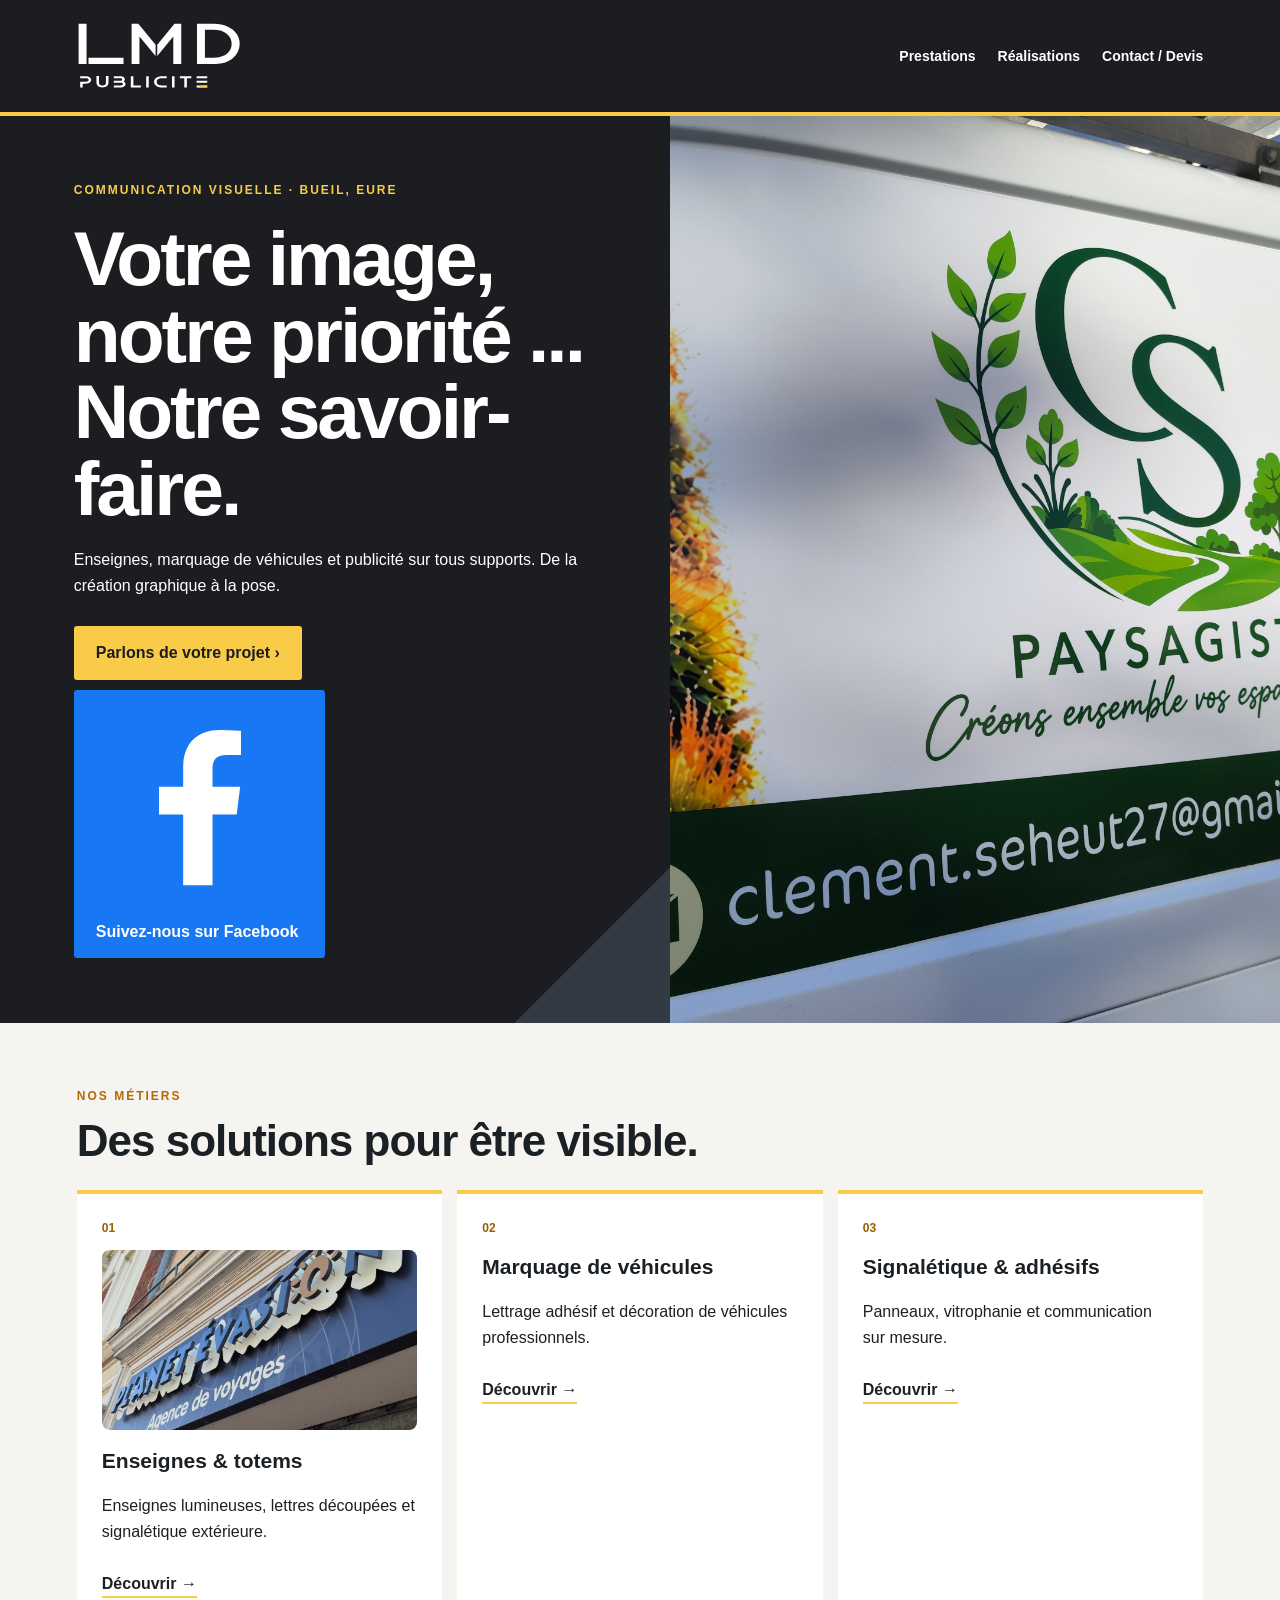
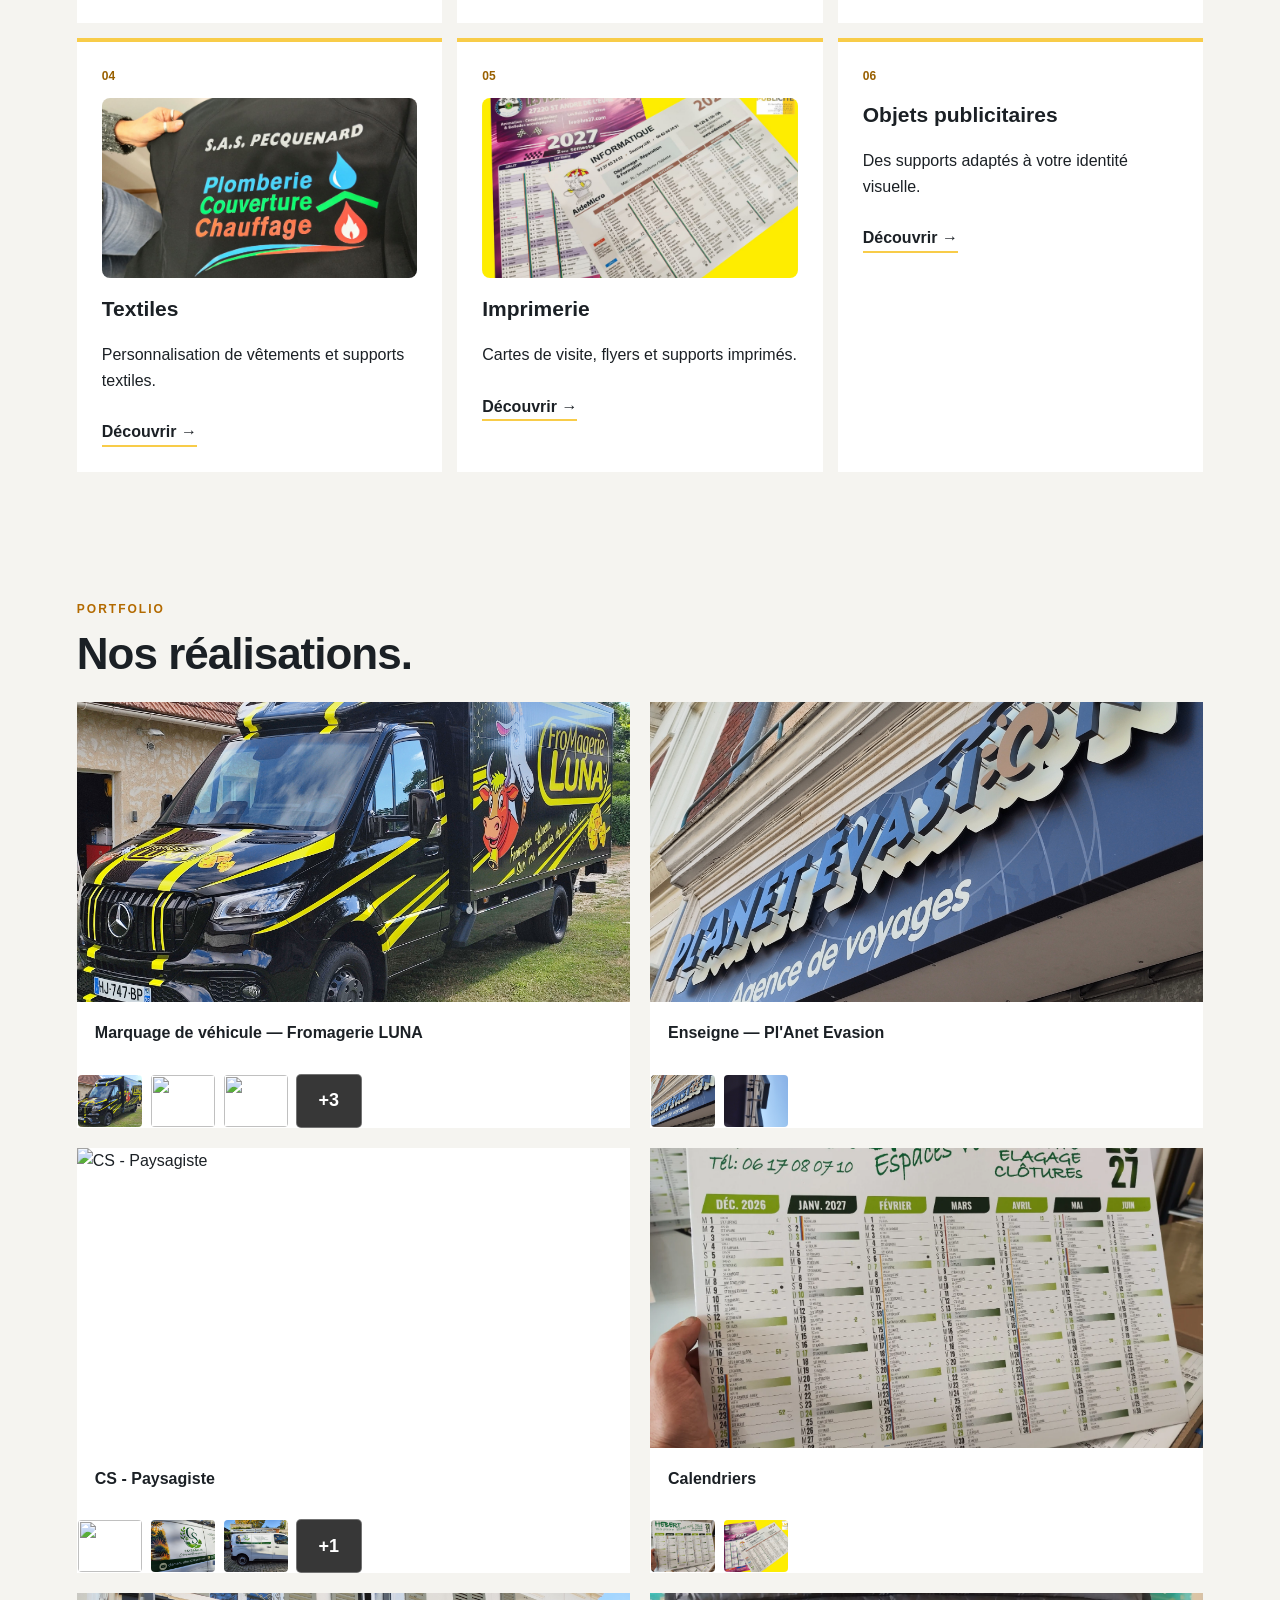
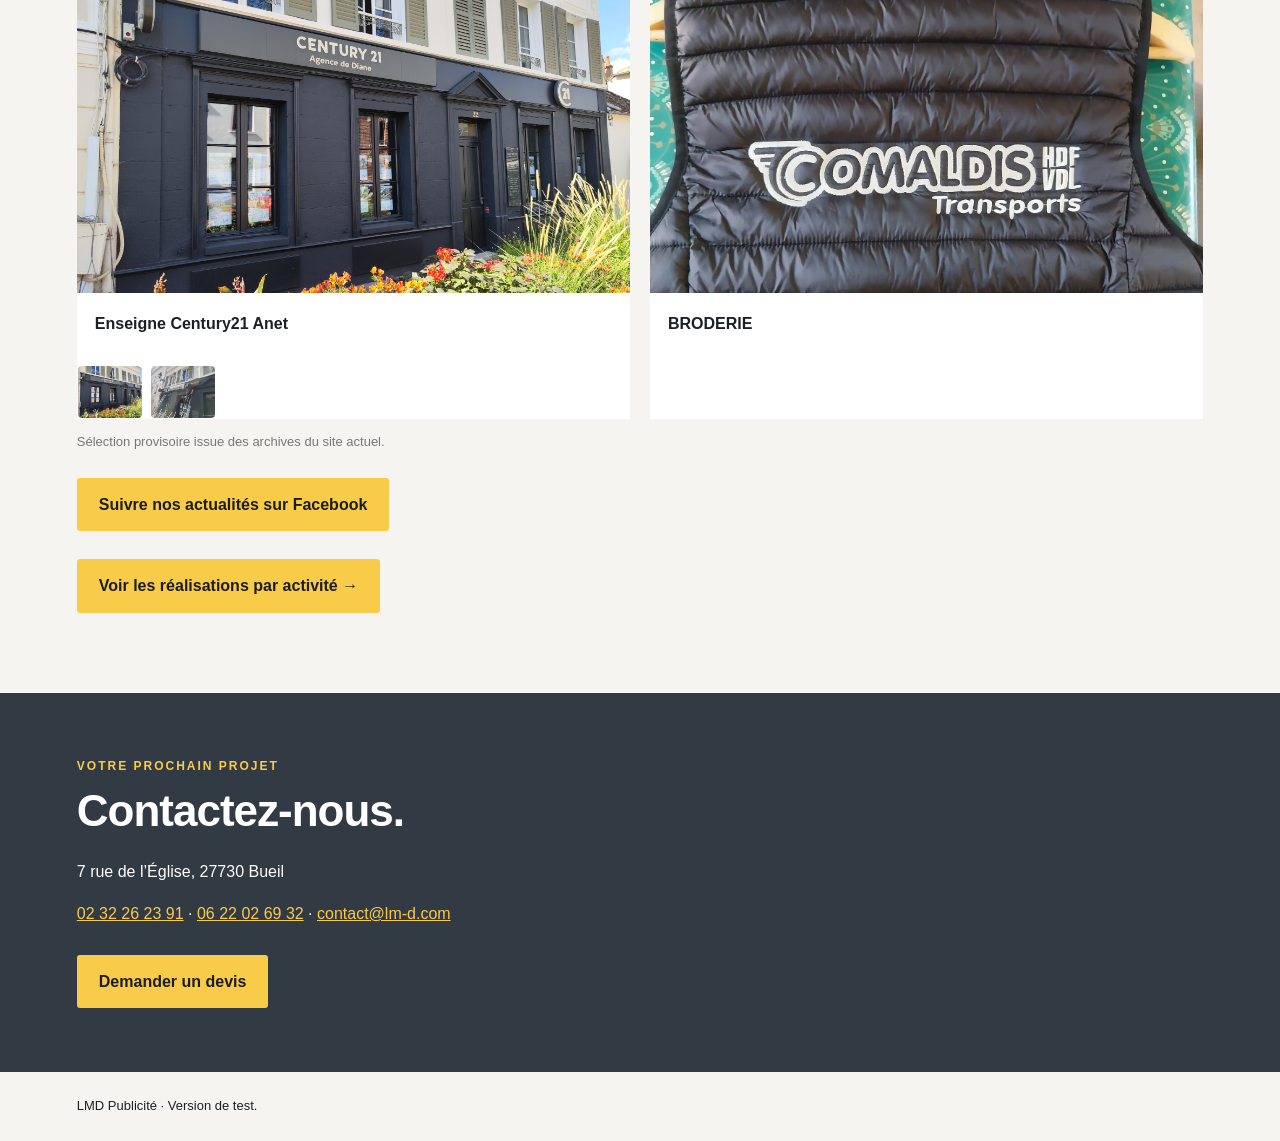
==== commit e3691be7: "Remplacer le caractère f par le véritable pictogramme Facebook" ====
--- a/index.html
+++ b/index.html
@@ -9,7 +9,7 @@
   #prestations .card .prestation-photo { height: 200px; }
 }
 </style></head><body><header><a aria-label="LMD Publicité – accueil" class="logo" href="index.html"><svg aria-label="LMD Publicité" role="img" viewbox="24 73 252 104" xmlns="http://www.w3.org/2000/svg"><path d="M 220.5958 85.0983 L 220.5958 127.9207 L 234.4708 127.9207 L 234.4708 127.9315 C 237.3197 127.9054 239.9618 127.6492 242.3959 127.1627 C 244.7620 126.6896 246.9557 125.9849 248.9760 125.0478 C 250.9826 124.1178 252.7563 123.0267 254.2932 121.7789 C 255.8276 120.5328 257.1420 119.1163 258.2325 117.5332 L 258.2382 117.5354 C 259.3338 115.9398 260.1615 114.2421 260.7202 112.4424 C 261.2857 110.6203 261.5771 108.6953 261.5924 106.6671 L 261.5783 106.6671 L 261.5783 106.5050 L 261.5924 106.5050 C 261.5771 104.4912 261.2857 102.5713 260.7208 100.7492 C 260.1607 98.9421 259.3304 97.2346 258.2325 95.6284 C 257.1480 94.0388 255.8305 92.6073 254.2833 91.3368 C 252.7461 90.0742 250.9668 88.9667 248.9479 88.0149 C 246.9351 87.0655 244.7461 86.3506 242.3818 85.8702 C 239.9426 85.3744 237.3052 85.1133 234.4708 85.0875 L 234.4708 85.0983 L 220.5958 85.0983 Z M 236.8417 137.4267 L 208.3640 137.3740 L 208.3640 75.6201 L 234.4708 75.6201 L 234.4992 75.6312 C 238.3948 75.6601 242.0289 76.0093 245.4001 76.6786 C 248.8354 77.3606 252.0476 78.3785 255.0356 79.7323 C 257.9927 81.0689 260.6380 82.6582 262.9667 84.4968 C 265.2956 86.3359 267.2904 88.4089 268.9452 90.7129 C 270.6083 93.0228 271.8615 95.4887 272.7057 98.1096 C 273.5340 100.6818 273.9626 103.4189 273.9932 106.3213 L 274.0073 106.3434 L 274.0073 106.5050 L 273.9932 106.5271 C 273.9022 115.1345 270.1329 122.9933 263.4007 128.6339 C 256.9847 134.0098 247.9377 137.3573 236.8701 137.4267 L 236.8417 137.4267 Z M 184.1766 78.4377 L 184.1766 137.3947 L 171.9451 137.3969 L 171.9451 95.3600 L 147.3140 125.1161 L 147.3140 108.1207 L 173.8837 75.6201 L 184.1766 75.6201 L 184.1766 78.4377 Z M 107.9005 134.5739 L 107.9005 75.6201 L 118.2016 75.6201 L 144.7634 108.1210 L 144.7634 125.3523 L 119.9466 95.3623 L 119.9466 137.3916 L 107.9005 137.3916 L 107.9005 134.5739 Z M 91.9157 137.3916 L 41.6254 137.3916 L 41.6254 127.9321 L 95.4601 127.9284 L 95.5372 137.3916 L 91.9157 137.3916 Z M 26.4654 134.5739 L 26.4654 75.6201 L 38.6972 75.6201 L 38.6972 137.3916 L 26.4654 137.3916 L 26.4654 134.5739 Z" fill="#FFFFFF"></path><path d="M 209.0707 156.2780 L 224.1448 156.2780 L 224.1448 159.2713 L 207.8252 159.2713 L 207.8252 156.2780 L 209.0707 156.2780 Z M 209.0707 163.3603 L 224.1448 163.3603 L 224.1448 166.3517 L 207.8252 166.3517 L 207.8252 163.3603 L 209.0707 163.3603 Z M 209.0707 170.5734 L 224.1448 170.5734 L 224.1448 173.5645 L 207.8252 173.5645 L 207.8252 170.5734 L 209.0707 170.5734 Z M 83.2397 170.5734 L 90.3379 170.5734 L 90.3379 170.5770 C 91.0621 170.5728 91.7110 170.5096 92.2825 170.3888 L 92.2873 170.3888 C 92.8032 170.2797 93.2409 170.1224 93.5986 169.9180 L 93.6034 169.9180 C 93.9231 169.7363 94.1632 169.5217 94.3220 169.2762 C 94.4830 169.0276 94.5677 168.7371 94.5757 168.4071 L 94.5709 168.4071 L 94.5709 168.3629 L 94.5760 168.3629 C 94.5737 168.0551 94.4943 167.7886 94.3393 167.5664 C 94.1856 167.3455 93.9402 167.1485 93.6051 166.9779 C 93.2187 166.7806 92.7326 166.6298 92.1478 166.5263 C 91.4964 166.4110 90.7345 166.3514 89.8628 166.3480 L 89.8628 166.3517 L 80.5456 166.3517 L 80.5456 163.3603 L 89.6939 163.3603 L 89.6939 163.3640 C 90.3206 163.3623 90.8807 163.3053 91.3720 163.1948 L 91.3771 163.1948 C 91.8303 163.0930 92.2272 162.9416 92.5662 162.7429 C 92.8596 162.5709 93.0810 162.3614 93.2284 162.1168 L 93.2284 162.1131 C 93.3874 161.8495 93.4727 161.5354 93.4835 161.1725 L 93.4787 161.1725 L 93.4787 161.1280 L 93.4838 161.1280 C 93.4815 160.8517 93.4140 160.6070 93.2831 160.3958 C 93.1561 160.1906 92.9594 160.0072 92.6949 159.8473 L 92.6901 159.8473 C 92.3973 159.6699 92.0296 159.5327 91.5897 159.4380 C 91.0905 159.3306 90.5049 159.2733 89.8347 159.2677 L 89.8347 159.2713 L 80.5456 159.2713 L 80.5456 156.2780 L 89.8628 156.2780 L 89.8676 156.2816 C 90.4833 156.2839 91.0698 156.3188 91.6254 156.3857 C 92.1974 156.4546 92.7340 156.5572 93.2338 156.6935 C 93.7545 156.8350 94.2256 157.0048 94.6460 157.2023 C 95.0825 157.4076 95.4760 157.6477 95.8258 157.9201 L 95.8306 157.9238 C 96.0885 158.1264 96.3184 158.3453 96.5183 158.5780 C 96.7175 158.8104 96.8873 159.0573 97.0257 159.3181 C 97.1671 159.5789 97.2717 159.8556 97.3423 160.1464 C 97.4083 160.4191 97.4424 160.7096 97.4446 161.0166 L 97.4497 161.0203 L 97.4497 161.0617 L 97.4446 161.0884 C 97.4203 161.7108 97.3003 162.2667 97.0858 162.7548 C 96.8559 163.2767 96.5137 163.7336 96.0605 164.1243 C 95.9026 164.2603 95.7416 164.3882 95.5774 164.5081 C 96.0075 164.7051 96.4097 164.9316 96.7839 165.1870 C 97.3500 165.5739 97.7814 166.0405 98.0768 166.5861 C 98.3582 167.1052 98.5105 167.6894 98.5334 168.3363 L 98.5385 168.3629 L 98.5385 168.4071 L 98.5334 168.4224 C 98.5161 169.2158 98.3064 169.9316 97.9050 170.5694 C 97.4948 171.2202 96.8987 171.7764 96.1183 172.2379 C 95.3685 172.6806 94.4938 173.0131 93.4971 173.2345 C 92.5498 173.4446 91.4783 173.5540 90.2869 173.5608 L 90.2820 173.5645 L 80.5456 173.5645 L 80.5456 170.5734 L 83.2397 170.5734 Z M 172.6651 173.5645 L 169.9713 173.5645 L 169.9713 156.2780 L 173.9106 156.2780 L 173.9106 173.5645 L 172.6651 173.5645 Z M 132.9942 173.5645 L 130.3004 173.5645 L 130.3004 156.2780 L 134.2397 156.2780 L 134.2397 173.5645 L 132.9942 173.5645 Z M 106.7085 172.5930 L 106.7085 156.2780 L 110.6481 156.2780 L 110.6481 170.5734 L 122.1304 170.5734 L 122.1304 173.5645 L 106.7085 173.5645 L 106.7085 172.5930 Z M 31.5264 164.8505 L 36.8921 164.8505 L 36.8921 164.8542 C 37.6826 164.8474 38.3933 164.7703 39.0214 164.6232 C 39.6028 164.4874 40.1068 164.2884 40.5306 164.0279 C 40.9317 163.7821 41.2302 163.5004 41.4249 163.1837 C 41.6251 162.8580 41.7319 162.4793 41.7455 162.0490 L 41.7410 162.0490 L 41.7410 162.0048 L 41.7458 162.0048 C 41.7328 161.5433 41.6256 161.1428 41.4249 160.8052 C 41.2384 160.4911 40.9626 160.2272 40.5992 160.0146 C 40.1916 159.7759 39.7032 159.5942 39.1351 159.4698 C 38.5254 159.3363 37.8334 159.2685 37.0607 159.2677 L 37.0607 159.2713 L 28.8323 159.2713 L 28.8323 156.2780 L 37.1701 156.2780 L 37.1750 156.2816 C 38.3961 156.2867 39.4974 156.4058 40.4762 156.6357 L 40.4810 156.6357 C 41.5037 156.8766 42.4077 157.2400 43.1906 157.7253 C 43.9985 158.2265 44.6134 158.8371 45.0329 159.5554 C 45.4405 160.2530 45.6548 161.0430 45.6755 161.9254 L 45.6806 161.9407 L 45.6806 161.9852 L 45.6755 161.9966 C 45.6647 162.6304 45.5528 163.2155 45.3407 163.7495 C 45.1182 164.3102 44.7919 164.8153 44.3622 165.2635 C 43.9515 165.6927 43.4642 166.0742 42.9012 166.4073 C 42.3541 166.7313 41.7419 167.0011 41.0666 167.2160 C 40.4113 167.4246 39.7281 167.5811 39.0192 167.6843 C 38.3185 167.7872 37.5800 167.8391 36.8070 167.8405 L 36.8070 167.8442 L 32.7719 167.8442 L 32.7719 173.5645 L 28.8323 173.5645 L 28.8323 164.8505 L 31.5264 164.8505 Z M 188.8985 172.5930 L 188.8985 159.2713 L 182.0809 159.2713 L 182.0809 156.2780 L 199.6546 156.2780 L 199.6546 159.2713 L 192.8370 159.2713 L 192.8370 173.5645 L 188.8985 173.5645 L 188.8985 172.5930 Z M 66.8112 173.0633 C 65.7113 173.3904 64.4791 173.5565 63.1168 173.5608 L 63.1071 173.5608 C 61.7618 173.5568 60.5387 173.3924 59.4405 173.0693 C 58.3092 172.7359 57.3174 172.2410 56.4664 171.5845 L 56.4687 171.5825 C 55.6041 170.9152 54.9524 170.1014 54.5153 169.1436 C 54.0981 168.2291 53.8778 167.1760 53.8557 165.9858 L 53.8506 165.9744 L 53.8506 156.0350 L 57.7902 156.0350 L 57.7902 165.8636 L 57.7851 165.8636 C 57.7922 166.6647 57.9243 167.3708 58.1794 167.9805 C 58.4172 168.5483 58.7648 169.0271 59.2209 169.4151 L 59.2209 169.4191 C 59.6645 169.7967 60.2048 170.0835 60.8400 170.2786 C 61.5127 170.4852 62.2902 170.5915 63.1712 170.5966 C 64.0165 170.5952 64.7657 170.4982 65.4174 170.3052 C 66.0362 170.1201 66.5694 169.8471 67.0153 169.4860 C 67.4603 169.1263 67.8019 168.6659 68.0377 168.1066 C 68.2937 167.5006 68.4269 166.7894 68.4374 165.9744 L 68.4323 165.9744 L 68.4323 156.0350 L 72.3756 156.0350 L 72.3756 165.8415 L 72.3705 165.8528 C 72.3501 167.0609 72.1318 168.1336 71.7171 169.0696 C 71.2834 170.0492 70.6394 170.8761 69.7881 171.5488 L 69.7830 171.5527 C 68.9321 172.2231 67.9411 172.7268 66.8112 173.0633 Z M 159.1072 159.2713 L 154.0477 159.2713 L 154.0477 159.2677 C 153.2373 159.2736 152.4838 159.3425 151.7899 159.4732 C 151.1192 159.5996 150.4993 159.7881 149.9318 160.0373 C 149.3620 160.2870 148.8620 160.5770 148.4331 160.9061 C 148.0045 161.2346 147.6383 161.6074 147.3355 162.0235 C 147.0334 162.4379 146.8035 162.8841 146.6476 163.3606 C 146.4880 163.8473 146.4060 164.3536 146.4038 164.8769 L 146.4089 164.8769 L 146.4089 164.9211 L 146.4038 164.9211 C 146.4060 165.4418 146.4880 165.9466 146.6473 166.4339 C 146.8029 166.9093 147.0345 167.3594 147.3403 167.7835 L 147.3367 167.7852 C 147.6366 168.1988 148.0039 168.5749 148.4379 168.9111 C 148.8662 169.2433 149.3683 169.5381 149.9417 169.7941 C 150.5058 170.0461 151.1237 170.2366 151.7930 170.3653 C 152.4900 170.4991 153.2426 170.5700 154.0477 170.5770 L 154.0477 170.5734 L 161.8013 170.5734 L 161.8013 173.5645 L 154.0477 173.5645 L 154.0429 173.5608 C 152.9175 173.5540 151.8554 173.4568 150.8607 173.2702 C 149.8445 173.0800 148.8997 172.7980 148.0303 172.4266 L 148.0255 172.4266 C 147.1555 172.0545 146.3769 171.6128 145.6911 171.1015 C 144.9998 170.5864 144.4071 170.0044 143.9150 169.3573 C 143.4231 168.7101 143.0501 168.0159 142.7978 167.2764 C 142.5515 166.5538 142.4234 165.7854 142.4149 164.9729 L 142.4098 164.9653 L 142.4098 164.9211 L 142.4149 164.9134 C 142.4234 164.1019 142.5512 163.3325 142.7978 162.6083 C 143.0484 161.8727 143.4214 161.1768 143.9150 160.5234 C 144.4093 159.8686 145.0003 159.2830 145.6863 158.7676 C 146.3686 158.2548 147.1473 157.8089 148.0207 157.4317 L 148.0255 157.4317 C 148.9025 157.0529 149.8462 156.7675 150.8533 156.5767 C 151.8471 156.3882 152.9101 156.2896 154.0380 156.2816 L 154.0477 156.2780 L 161.8013 156.2780 L 161.8013 159.2713 L 159.1072 159.2713 Z" fill="#FFFFFF"></path><path d="M 224.1448 165.7961 L 224.1448 165.8321 L 224.1448 166.3517 L 223.1736 166.3517 L 223.0985 166.3517 L 224.1448 165.7961 Z M 215.1496 170.5734 L 215.2840 170.5734 L 224.1448 170.5734 L 224.1448 173.5645 L 209.6940 173.5645 L 209.5174 173.5645 L 215.1496 170.5734 Z" fill="#F8CC49"></path></svg></a><nav><a href="index.html#prestations">Prestations</a><a href="realisations.html">Réalisations</a><a href="contact.html">Contact / Devis</a></nav></header><main><div class="hero"><div><div class="eyebrow">Communication visuelle · Bueil, Eure</div><h1>Votre image.<br/>Notre savoir-faire.</h1><p>Enseignes, marquage de véhicules et publicité sur tous supports. De la création graphique à la pose.</p><a class="btn" href="contact.html">Parlons de votre projet ›</a>
-<a class="btn btn-facebook" href="https://www.facebook.com/LMDPUBLICITE/" target="_blank" rel="noopener noreferrer"><span aria-hidden="true">f</span> Suivez-nous sur Facebook</a></div><img alt="Enseigne du musée du cinéma de Bueil" src="https://lmd27730.e-monsite.com/medias/album/img-20180606-194946.jpg?v=1"/></div><section id="prestations"><div class="eyebrow">Nos métiers</div><h2>Des solutions pour être visible.</h2><div class="cards"><div class="card" data-prestation="enseignes"><span>01</span><b>Enseignes &amp; totems</b><p>Enseignes lumineuses, lettres découpées et signalétique extérieure.</p><a href="enseignes.html">Découvrir →</a></div><div class="card" data-prestation="vehicules"><span>02</span><b>Marquage de véhicules</b><p>Lettrage adhésif et décoration de véhicules professionnels.</p><a href="vehicules.html">Découvrir →</a></div><div class="card" data-prestation="signaletique"><span>03</span><b>Signalétique &amp; adhésifs</b><p>Panneaux, vitrophanie et communication sur mesure.</p><a href="signaletique.html">Découvrir →</a></div><div class="card" data-prestation="textiles"><span>04</span><b>Textiles</b><p>Personnalisation de vêtements et supports textiles.</p><a href="textiles.html">Découvrir →</a></div><div class="card" data-prestation="imprimerie"><span>05</span><b>Imprimerie</b><p>Cartes de visite, flyers et supports imprimés.</p><a href="imprimerie.html">Découvrir →</a></div><div class="card" data-prestation="objets"><span>06</span><b>Objets publicitaires</b><p>Des supports adaptés à votre identité visuelle.</p><a href="objets.html">Découvrir →</a></div></div></section><section id="realisations"><div class="eyebrow">Portfolio</div><h2>Nos réalisations.</h2><div class="gallery"><figure><img alt="Marquage véhicule A+ Glass" loading="lazy" src="https://lmd27730.e-monsite.com/medias/album/img-4095.jpg?v=1"/><figcaption>Marquage de véhicule — A+ Glass</figcaption></figure><figure><img alt="Lettres sur toiture du musée du cinéma" loading="lazy" src="https://lmd27730.e-monsite.com/medias/album/img-20180606-194946.jpg?v=1"/><figcaption>Enseigne — Musée du cinéma</figcaption></figure></div><p class="note">Sélection provisoire issue des archives du site actuel.</p><a class="btn" href="https://www.facebook.com/LMDPUBLICITE/">Suivre nos actualités sur Facebook</a><p><a class="btn" href="realisations.html">Voir les réalisations par activité →</a></p></section><section class="contact" id="contact"><div class="eyebrow">Votre prochain projet</div><h2>Contactez-nous.</h2><p>7 rue de l’Église, 27730 Bueil</p><p><a href="tel:+33232262391">02 32 26 23 91</a> · <a href="tel:+33622026932">06 22 02 69 32</a> · <a href="mailto:contact@lm-d.com">contact@lm-d.com</a></p><a class="btn" href="contact.html" style="color:#1C1D20">Demander un devis</a></section></main><footer>LMD Publicité · Version de test.</footer><script src="galerie.js"></script><script src="galerie.js"></script>
+<a class="btn btn-facebook" href="https://www.facebook.com/LMDPUBLICITE/" target="_blank" rel="noopener noreferrer"><svg class="facebook-icon" viewBox="0 0 24 24" aria-hidden="true" focusable="false"><path fill="currentColor" d="M13.5 21v-8.2h2.8l.4-3.2h-3.2V7.5c0-.9.3-1.6 1.6-1.6h1.7V3.1c-.3 0-1.3-.1-2.5-.1-2.5 0-4.2 1.5-4.2 4.3v2.3H7.3v3.2h2.8V21h3.4z"/></svg> Suivez-nous sur Facebook</a></div><img alt="Enseigne du musée du cinéma de Bueil" src="https://lmd27730.e-monsite.com/medias/album/img-20180606-194946.jpg?v=1"/></div><section id="prestations"><div class="eyebrow">Nos métiers</div><h2>Des solutions pour être visible.</h2><div class="cards"><div class="card" data-prestation="enseignes"><span>01</span><b>Enseignes &amp; totems</b><p>Enseignes lumineuses, lettres découpées et signalétique extérieure.</p><a href="enseignes.html">Découvrir →</a></div><div class="card" data-prestation="vehicules"><span>02</span><b>Marquage de véhicules</b><p>Lettrage adhésif et décoration de véhicules professionnels.</p><a href="vehicules.html">Découvrir →</a></div><div class="card" data-prestation="signaletique"><span>03</span><b>Signalétique &amp; adhésifs</b><p>Panneaux, vitrophanie et communication sur mesure.</p><a href="signaletique.html">Découvrir →</a></div><div class="card" data-prestation="textiles"><span>04</span><b>Textiles</b><p>Personnalisation de vêtements et supports textiles.</p><a href="textiles.html">Découvrir →</a></div><div class="card" data-prestation="imprimerie"><span>05</span><b>Imprimerie</b><p>Cartes de visite, flyers et supports imprimés.</p><a href="imprimerie.html">Découvrir →</a></div><div class="card" data-prestation="objets"><span>06</span><b>Objets publicitaires</b><p>Des supports adaptés à votre identité visuelle.</p><a href="objets.html">Découvrir →</a></div></div></section><section id="realisations"><div class="eyebrow">Portfolio</div><h2>Nos réalisations.</h2><div class="gallery"><figure><img alt="Marquage véhicule A+ Glass" loading="lazy" src="https://lmd27730.e-monsite.com/medias/album/img-4095.jpg?v=1"/><figcaption>Marquage de véhicule — A+ Glass</figcaption></figure><figure><img alt="Lettres sur toiture du musée du cinéma" loading="lazy" src="https://lmd27730.e-monsite.com/medias/album/img-20180606-194946.jpg?v=1"/><figcaption>Enseigne — Musée du cinéma</figcaption></figure></div><p class="note">Sélection provisoire issue des archives du site actuel.</p><a class="btn" href="https://www.facebook.com/LMDPUBLICITE/">Suivre nos actualités sur Facebook</a><p><a class="btn" href="realisations.html">Voir les réalisations par activité →</a></p></section><section class="contact" id="contact"><div class="eyebrow">Votre prochain projet</div><h2>Contactez-nous.</h2><p>7 rue de l’Église, 27730 Bueil</p><p><a href="tel:+33232262391">02 32 26 23 91</a> · <a href="tel:+33622026932">06 22 02 69 32</a> · <a href="mailto:contact@lm-d.com">contact@lm-d.com</a></p><a class="btn" href="contact.html" style="color:#1C1D20">Demander un devis</a></section></main><footer>LMD Publicité · Version de test.</footer><script src="galerie.js"></script><script src="galerie.js"></script>
 <script src="contenu.js"></script>
 <script id="prestations-photos-script">
 /* Charge les visuels sélectionnés dans Admin > Page d'accueil > Prestations.
--- a/style.css
+++ b/style.css
@@ -1,2 +1,3 @@
 *{box-sizing:border-box}html{scroll-behavior:smooth}body{margin:0;font:16px/1.6 Arial,sans-serif;background:#f5f4f0;color:#1b2025}a{color:inherit}header{background:#1C1D20;color:white;padding:22px 6%;display:flex;justify-content:space-between;align-items:center;gap:20px;flex-wrap:wrap}.logo{font-size:30px;font-weight:900;letter-spacing:-2px;line-height:1}.logo small{display:block;font-size:12px;letter-spacing:4px;color:#F8CC49;margin-top:8px}nav{display:flex;gap:22px;flex-wrap:wrap}nav a{text-decoration:none;font-weight:bold;font-size:14px}.hero{background:#1C1D20;color:white;display:grid;grid-template-columns:1.1fr 1fr;min-height:480px}.hero>div{padding:65px 11%}.hero img{width:100%;height:100%;object-fit:cover;min-height:260px}h1{font-size:clamp(42px,6vw,84px);line-height:1;letter-spacing:-3px;margin:20px 0}h2{font-size:clamp(28px,4vw,44px);line-height:1.12;margin:10px 0 24px;letter-spacing:-1px}.eyebrow{font-size:12px;letter-spacing:2px;text-transform:uppercase;font-weight:800;color:#b36a00}.hero .eyebrow{color:#F8CC49}.btn{display:inline-block;background:#F8CC49;color:#1C1D20;padding:14px 22px;font-weight:bold;text-decoration:none;border:0;border-radius:3px;margin-top:12px}section{padding:64px 6%;max-width:1440px;margin:auto}.cards{display:grid;grid-template-columns:repeat(3,1fr);gap:15px}.card{background:white;padding:25px;border-top:4px solid #F8CC49}.card b{font-size:21px}.card span{display:block;font-size:12px;color:#996000;font-weight:bold;margin-bottom:12px}.gallery{display:grid;grid-template-columns:1fr 1fr;gap:20px}.gallery figure{margin:0;background:white}.gallery img{width:100%;height:300px;object-fit:cover;display:block}.gallery figcaption{padding:18px;font-weight:bold}.contact{background:#1C1D20;color:white;max-width:none}.contact a{color:#F8CC49}footer{padding:24px 6%;font-size:13px}.note{font-size:13px;color:#777}@media(max-width:720px){.hero,.gallery{grid-template-columns:1fr}.cards{grid-template-columns:1fr}.hero>div{padding:40px 6%}.hero img{max-height:350px}section{padding:40px 6%}}.logo{display:block;width:164px;flex-shrink:0}.logo svg{display:block;width:100%;height:auto}header{border-bottom:4px solid #F8CC49}.hero{background:linear-gradient(135deg,#1C1D20 65%,#323A44 65%)}.hero .eyebrow{color:#F8CC49}.btn{background:#F8CC49}.card{border-top-color:#F8CC49}.contact{background:#323A44}nav a:hover{color:#F8CC49}
-.card a{display:inline-block;font-weight:bold;text-decoration:none;border-bottom:2px solid #F8CC49;margin-top:10px}.card a:hover{color:#996000}.subhero{padding:50px 6%;background:#323A44;color:white}.subhero h1{font-size:clamp(36px,5vw,64px);letter-spacing:-2px}.subhero a{color:#F8CC49}.detail{display:grid;grid-template-columns:1fr 1fr;gap:30px}.detail img{width:100%;max-height:420px;object-fit:cover}.detail li{margin:12px 0}.filter{display:flex;gap:8px;flex-wrap:wrap;margin-bottom:22px}.filter button{background:white;border:1px solid #aaa;padding:10px 16px;cursor:pointer;font:inherit}.filter button[aria-pressed=true]{background:#F8CC49;border-color:#F8CC49;font-weight:bold}figure[hidden]{display:none}.formgrid{display:grid;grid-template-columns:1fr 1fr;gap:15px}label{display:block;font-weight:bold}input,select,textarea{display:block;width:100%;font:inherit;padding:12px;border:1px solid #aab0b5;border-radius:3px;margin-top:5px}textarea{min-height:130px}form .btn{cursor:pointer}.muted{color:#59636c}.contact .eyebrow{color:#F8CC49}@media(max-width:720px){.detail,.formgrid{grid-template-columns:1fr}}+.card a{display:inline-block;font-weight:bold;text-decoration:none;border-bottom:2px solid #F8CC49;margin-top:10px}.card a:hover{color:#996000}.subhero{padding:50px 6%;background:#323A44;color:white}.subhero h1{font-size:clamp(36px,5vw,64px);letter-spacing:-2px}.subhero a{color:#F8CC49}.detail{display:grid;grid-template-columns:1fr 1fr;gap:30px}.detail img{width:100%;max-height:420px;object-fit:cover}.detail li{margin:12px 0}.filter{display:flex;gap:8px;flex-wrap:wrap;margin-bottom:22px}.filter button{background:white;border:1px solid #aaa;padding:10px 16px;cursor:pointer;font:inherit}.filter button[aria-pressed=true]{background:#F8CC49;border-color:#F8CC49;font-weight:bold}figure[hidden]{display:none}.formgrid{display:grid;grid-template-columns:1fr 1fr;gap:15px}label{display:block;font-weight:bold}input,select,textarea{display:block;width:100%;font:inherit;padding:12px;border:1px solid #aab0b5;border-radius:3px;margin-top:5px}textarea{min-height:130px}form .btn{cursor:pointer}.muted{color:#59636c}.contact .eyebrow{color:#F8CC49}@media(max-width:720px){.detail,.formgrid{grid-template-columns:1fr}}
+.hero .btn-facebook{display:table;margin-top:10px;background:#1877F2;color:#fff}.hero .btn-facebook span{display:inline-block;font-family:Arial,sans-serif;font-weight:900;font-size:19px;line-height:1;margin-right:7px}
